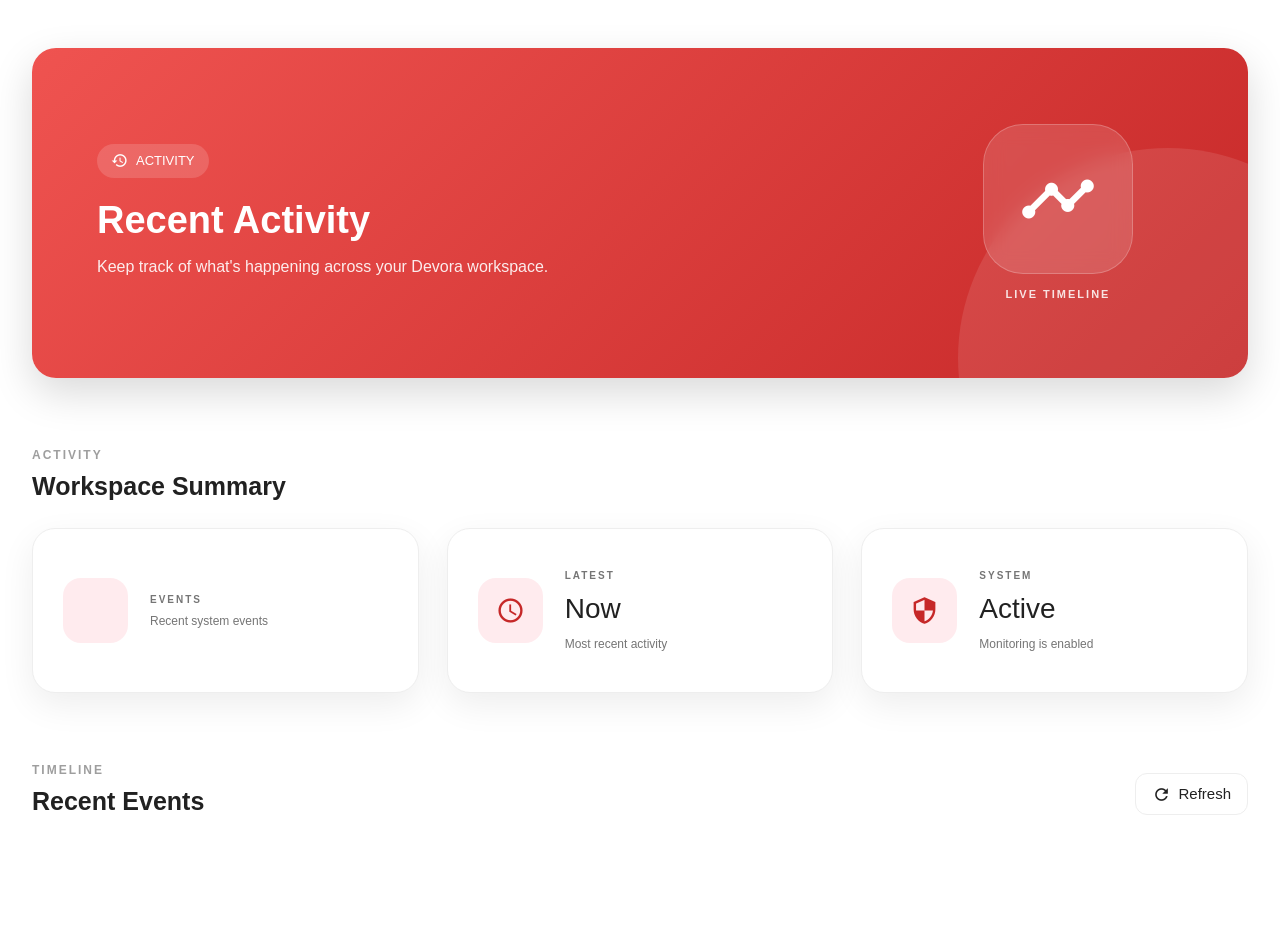
==== activity.html @ 70051d30 "part40" ====
<!DOCTYPE html>
<html lang="en">
<head>

    <meta charset="UTF-8">

    <meta
        name="viewport"
        content="width=device-width, initial-scale=1.0"
    >

    <link
        rel="stylesheet"
        href="assets/materialize/css/materialize.min.css"
    >

    <link
        rel="stylesheet"
        href="assets/css/util.css"
    >

    <link
        rel="stylesheet"
        href="assets/css/style.css"
    >

    <link
        rel="stylesheet"
        href="assets/css/utility.css"
    >

    <link
        href="https://fonts.googleapis.com/icon?family=Material+Icons"
        rel="stylesheet"
    >

    <title>Devora — Activity</title>

</head>


<body
    x-data="activityData()"
    x-init="init()"
>


    <!-- =====================================================
         SAME MOBILE SIDENAV
    ====================================================== -->

    <ul class="sidenav" id="mobile-demo">

        <li>

            <div class="user-view">

                <div class="background">

                    <img
                        src="assets/images/Background.jpeg"
                        class="w-full"
                    >

                </div>

                <a>
                    <img
                        class="circle"
                        src="assets/images/Avatar.jpg"
                    >
                </a>

                <a>
                    <span class="white-text name">
                        mohammad
                    </span>
                </a>

                <a>
                    <span class="white-text email">
                        mohammad@gmail.com
                    </span>
                </a>

            </div>

        </li>


        <li>

            <a href="status.html">

                <i class="material-icons right sidenav_link_icon">
                    assessment
                </i>

                Status

            </a>

        </li>


        <li>

            <a href="activity.html">

                <i class="material-icons right sidenav_link_icon">
                    history
                </i>

                Activity

            </a>

        </li>


        <li>
            <div class="divider"></div>
        </li>


        <li>
            <a class="subheader">
                pages
            </a>
        </li>


        <li>
            <a href="index.html">

                <i class="material-icons right sidenav_link_icon">
                    home
                </i>

                Home

            </a>
        </li>


        <li>
            <a href="user.html">

                <i class="material-icons right sidenav_link_icon">
                    people
                </i>

                User Management

            </a>
        </li>


        <li>
            <a href="images.html">

                <i class="material-icons right sidenav_link_icon">
                    image
                </i>

                Images

            </a>
        </li>


        <li>
            <a href="articles.html">

                <i class="material-icons right sidenav_link_icon">
                    article
                </i>

                Articles

            </a>
        </li>


        <li>
            <a href="files.html">

                <i class="material-icons right sidenav_link_icon">
                    folder
                </i>

                Files

            </a>
        </li>


        <li>
            <a href="settings.html">

                <i class="material-icons right sidenav_link_icon">
                    settings
                </i>

                Settings

            </a>
        </li>

    </ul>


    <!-- =====================================================
         PAGE
    ====================================================== -->

    <main class="utility-page utility-activity-page">


        <!-- HERO -->

        <section class="hero-section utility-hero">

            <div class="hero-content">

                <span class="hero-badge">

                    <i class="material-icons">
                        history
                    </i>

                    ACTIVITY

                </span>


                <h1>
                    Recent Activity
                </h1>


                <p>
                    Keep track of what's happening across
                    your Devora workspace.
                </p>

            </div>


            <div class="utility-hero-visual">

                <div class="utility-hero-icon">

                    <i class="material-icons">
                        timeline
                    </i>

                </div>


                <span>
                    LIVE TIMELINE
                </span>

            </div>

        </section>


        <!-- =================================================
             ACTIVITY SUMMARY
        ================================================== -->

        <section class="utility-section">


            <div class="section-title">

                <div>

                    <span>
                        ACTIVITY
                    </span>

                    <h2>
                        Workspace Summary
                    </h2>

                </div>

            </div>


            <div class="activity-summary-grid">


                <div class="activity-summary-card">

                    <div class="activity-summary-icon">
                        <i class="material-icons">
                            bolt
                        </i>
                    </div>

                    <div>

                        <span>
                            EVENTS
                        </span>

                        <strong
                            x-text="activities.length"
                        >
                            0
                        </strong>

                        <p>
                            Recent system events
                        </p>

                    </div>

                </div>


                <div class="activity-summary-card">

                    <div class="activity-summary-icon">
                        <i class="material-icons">
                            schedule
                        </i>
                    </div>

                    <div>

                        <span>
                            LATEST
                        </span>

                        <strong>
                            Now
                        </strong>

                        <p>
                            Most recent activity
                        </p>

                    </div>

                </div>


                <div class="activity-summary-card">

                    <div class="activity-summary-icon">
                        <i class="material-icons">
                            security
                        </i>
                    </div>

                    <div>

                        <span>
                            SYSTEM
                        </span>

                        <strong>
                            Active
                        </strong>

                        <p>
                            Monitoring is enabled
                        </p>

                    </div>

                </div>

            </div>

        </section>


        <!-- =================================================
             TIMELINE
        ================================================== -->

        <section class="utility-section activity-timeline-section">


            <div class="section-title">

                <div>

                    <span>
                        TIMELINE
                    </span>

                    <h2>
                        Recent Events
                    </h2>

                </div>


                <button
                    class="activity-refresh"
                    type="button"
                    @click="refresh()"
                >

                    <i class="material-icons">
                        refresh
                    </i>

                    Refresh

                </button>

            </div>


            <div class="activity-timeline">


                <template
                    x-for="(activity, index) in activities"
                    :key="activity.id"
                >

                    <article class="activity-item">


                        <div class="activity-line">

                            <div
                                class="activity-dot"
                                :class="'activity-' + activity.type"
                            >

                                <i
                                    class="material-icons"
                                    x-text="activity.icon"
                                ></i>

                            </div>

                        </div>


                        <div class="activity-content">


                            <div class="activity-card">


                                <div class="activity-card-top">

                                    <div>

                                        <span
                                            class="activity-category"
                                            x-text="activity.category"
                                        ></span>

                                        <h3
                                            x-text="activity.title"
                                        ></h3>

                                    </div>


                                    <time
                                        x-text="activity.time"
                                    ></time>

                                </div>


                                <p
                                    x-text="activity.description"
                                ></p>


                                <div
                                    class="activity-meta"
                                    x-show="activity.meta"
                                >

                                    <i class="material-icons">
                                        info
                                    </i>

                                    <span
                                        x-text="activity.meta"
                                    ></span>

                                </div>


                            </div>

                        </div>

                    </article>

                </template>


                <div
                    class="activity-empty"
                    x-show="activities.length === 0"
                    x-cloak
                >

                    <i class="material-icons">
                        history_toggle_off
                    </i>

                    <h3>
                        No activity yet
                    </h3>

                    <p>
                        Activity will appear here as
                        events occur.
                    </p>

                </div>


            </div>

        </section>


    </main>


    <script src="assets/materialize/js/materialize.min.js"></script>

    <script src="assets/js/alpine.js"></script>

    <script src="assets/js/axios.js"></script>

    <script src="assets/js/main.js"></script>

    <script src="assets/js/utility.js"></script>

</body>
</html>
---- assets/css/util.css ----
/*[ FONT SIZE ]
///////////////////////////////////////////////////////////
*/
.f-bold{font-weight: bold;}
.fs-1 {font-size: 1px;}
.fs-2 {font-size: 2px;}
.fs-3 {font-size: 3px;}
.fs-4 {font-size: 4px;}
.fs-5 {font-size: 5px;}
.fs-6 {font-size: 6px;}
.fs-7 {font-size: 7px;}
.fs-8 {font-size: 8px;}
.fs-9 {font-size: 9px;}
.fs-10 {font-size: 10px;}
.fs-11 {font-size: 11px;}
.fs-12 {font-size: 12px;}
.fs-13 {font-size: 13px;}
.fs-14 {font-size: 14px;}
.fs-15 {font-size: 15px;}
.fs-16 {font-size: 16px;}
.fs-17 {font-size: 17px;}
.fs-18 {font-size: 18px;}
.fs-19 {font-size: 19px;}
.fs-20 {font-size: 20px;}
.fs-21 {font-size: 21px;}
.fs-22 {font-size: 22px;}
.fs-23 {font-size: 23px;}
.fs-24 {font-size: 24px;}
.fs-25 {font-size: 25px;}
.fs-26 {font-size: 26px;}
.fs-27 {font-size: 27px;}
.fs-28 {font-size: 28px;}
.fs-29 {font-size: 29px;}
.fs-30 {font-size: 30px;}
.fs-31 {font-size: 31px;}
.fs-32 {font-size: 32px;}
.fs-33 {font-size: 33px;}
.fs-34 {font-size: 34px;}
.fs-35 {font-size: 35px;}
.fs-36 {font-size: 36px;}
.fs-37 {font-size: 37px;}
.fs-38 {font-size: 38px;}
.fs-39 {font-size: 39px;}
.fs-40 {font-size: 40px;}
.fs-41 {font-size: 41px;}
.fs-42 {font-size: 42px;}
.fs-43 {font-size: 43px;}
.fs-44 {font-size: 44px;}
.fs-45 {font-size: 45px;}
.fs-46 {font-size: 46px;}
.fs-47 {font-size: 47px;}
.fs-48 {font-size: 48px;}
.fs-49 {font-size: 49px;}
.fs-50 {font-size: 50px;}
.fs-51 {font-size: 51px;}
.fs-52 {font-size: 52px;}
.fs-53 {font-size: 53px;}
.fs-54 {font-size: 54px;}
.fs-55 {font-size: 55px;}
.fs-56 {font-size: 56px;}
.fs-57 {font-size: 57px;}
.fs-58 {font-size: 58px;}
.fs-59 {font-size: 59px;}
.fs-60 {font-size: 60px;}
.fs-61 {font-size: 61px;}
.fs-62 {font-size: 62px;}
.fs-63 {font-size: 63px;}
.fs-64 {font-size: 64px;}
.fs-65 {font-size: 65px;}
.fs-66 {font-size: 66px;}
.fs-67 {font-size: 67px;}
.fs-68 {font-size: 68px;}
.fs-69 {font-size: 69px;}
.fs-70 {font-size: 70px;}
.fs-71 {font-size: 71px;}
.fs-72 {font-size: 72px;}
.fs-73 {font-size: 73px;}
.fs-74 {font-size: 74px;}
.fs-75 {font-size: 75px;}
.fs-76 {font-size: 76px;}
.fs-77 {font-size: 77px;}
.fs-78 {font-size: 78px;}
.fs-79 {font-size: 79px;}
.fs-80 {font-size: 80px;}
.fs-81 {font-size: 81px;}
.fs-82 {font-size: 82px;}
.fs-83 {font-size: 83px;}
.fs-84 {font-size: 84px;}
.fs-85 {font-size: 85px;}
.fs-86 {font-size: 86px;}
.fs-87 {font-size: 87px;}
.fs-88 {font-size: 88px;}
.fs-89 {font-size: 89px;}
.fs-90 {font-size: 90px;}
.fs-91 {font-size: 91px;}
.fs-92 {font-size: 92px;}
.fs-93 {font-size: 93px;}
.fs-94 {font-size: 94px;}
.fs-95 {font-size: 95px;}
.fs-96 {font-size: 96px;}
.fs-97 {font-size: 97px;}
.fs-98 {font-size: 98px;}
.fs-99 {font-size: 99px;}
.fs-100 {font-size: 100px;}
.fs-101 {font-size: 101px;}
.fs-102 {font-size: 102px;}
.fs-103 {font-size: 103px;}
.fs-104 {font-size: 104px;}
.fs-105 {font-size: 105px;}
.fs-106 {font-size: 106px;}
.fs-107 {font-size: 107px;}
.fs-108 {font-size: 108px;}
.fs-109 {font-size: 109px;}
.fs-110 {font-size: 110px;}
.fs-111 {font-size: 111px;}
.fs-112 {font-size: 112px;}
.fs-113 {font-size: 113px;}
.fs-114 {font-size: 114px;}
.fs-115 {font-size: 115px;}
.fs-116 {font-size: 116px;}
.fs-117 {font-size: 117px;}
.fs-118 {font-size: 118px;}
.fs-119 {font-size: 119px;}
.fs-120 {font-size: 120px;}
.fs-121 {font-size: 121px;}
.fs-122 {font-size: 122px;}
.fs-123 {font-size: 123px;}
.fs-124 {font-size: 124px;}
.fs-125 {font-size: 125px;}
.fs-126 {font-size: 126px;}
.fs-127 {font-size: 127px;}
.fs-128 {font-size: 128px;}
.fs-129 {font-size: 129px;}
.fs-130 {font-size: 130px;}
.fs-131 {font-size: 131px;}
.fs-132 {font-size: 132px;}
.fs-133 {font-size: 133px;}
.fs-134 {font-size: 134px;}
.fs-135 {font-size: 135px;}
.fs-136 {font-size: 136px;}
.fs-137 {font-size: 137px;}
.fs-138 {font-size: 138px;}
.fs-139 {font-size: 139px;}
.fs-140 {font-size: 140px;}
.fs-141 {font-size: 141px;}
.fs-142 {font-size: 142px;}
.fs-143 {font-size: 143px;}
.fs-144 {font-size: 144px;}
.fs-145 {font-size: 145px;}
.fs-146 {font-size: 146px;}
.fs-147 {font-size: 147px;}
.fs-148 {font-size: 148px;}
.fs-149 {font-size: 149px;}
.fs-150 {font-size: 150px;}
.fs-151 {font-size: 151px;}
.fs-152 {font-size: 152px;}
.fs-153 {font-size: 153px;}
.fs-154 {font-size: 154px;}
.fs-155 {font-size: 155px;}
.fs-156 {font-size: 156px;}
.fs-157 {font-size: 157px;}
.fs-158 {font-size: 158px;}
.fs-159 {font-size: 159px;}
.fs-160 {font-size: 160px;}
.fs-161 {font-size: 161px;}
.fs-162 {font-size: 162px;}
.fs-163 {font-size: 163px;}
.fs-164 {font-size: 164px;}
.fs-165 {font-size: 165px;}
.fs-166 {font-size: 166px;}
.fs-167 {font-size: 167px;}
.fs-168 {font-size: 168px;}
.fs-169 {font-size: 169px;}
.fs-170 {font-size: 170px;}
.fs-171 {font-size: 171px;}
.fs-172 {font-size: 172px;}
.fs-173 {font-size: 173px;}
.fs-174 {font-size: 174px;}
.fs-175 {font-size: 175px;}
.fs-176 {font-size: 176px;}
.fs-177 {font-size: 177px;}
.fs-178 {font-size: 178px;}
.fs-179 {font-size: 179px;}
.fs-180 {font-size: 180px;}
.fs-181 {font-size: 181px;}
.fs-182 {font-size: 182px;}
.fs-183 {font-size: 183px;}
.fs-184 {font-size: 184px;}
.fs-185 {font-size: 185px;}
.fs-186 {font-size: 186px;}
.fs-187 {font-size: 187px;}
.fs-188 {font-size: 188px;}
.fs-189 {font-size: 189px;}
.fs-190 {font-size: 190px;}
.fs-191 {font-size: 191px;}
.fs-192 {font-size: 192px;}
.fs-193 {font-size: 193px;}
.fs-194 {font-size: 194px;}
.fs-195 {font-size: 195px;}
.fs-196 {font-size: 196px;}
.fs-197 {font-size: 197px;}
.fs-198 {font-size: 198px;}
.fs-199 {font-size: 199px;}
.fs-200 {font-size: 200px;}

/*[ PADDING ]
///////////////////////////////////////////////////////////
*/
.p-all-0{padding: 0 !important;}
.p-all-1{padding: 1px !important;}
.p-all-2{padding: 2px !important;}
.p-all-3{padding: 3px !important;}
.p-all-4{padding: 4px !important;}
.p-all-5{padding: 5px !important;}
.p-all-6{padding: 6px !important;}
.p-all-7{padding: 7px !important;}
.p-all-8{padding: 8px !important;}
.p-all-9{padding: 9px !important;}
.p-t-0 {padding-top: 0px;}
.p-t-1 {padding-top: 1px;}
.p-t-2 {padding-top: 2px;}
.p-t-3 {padding-top: 3px;}
.p-t-4 {padding-top: 4px;}
.p-t-5 {padding-top: 5px;}
.p-t-6 {padding-top: 6px;}
.p-t-7 {padding-top: 7px;}
.p-t-8 {padding-top: 8px;}
.p-t-9 {padding-top: 9px;}
.p-t-10 {padding-top: 10px;}
.p-t-11 {padding-top: 11px;}
.p-t-12 {padding-top: 12px;}
.p-t-13 {padding-top: 13px;}
.p-t-14 {padding-top: 14px;}
.p-t-15 {padding-top: 15px;}
.p-t-16 {padding-top: 16px;}
.p-t-17 {padding-top: 17px;}
.p-t-18 {padding-top: 18px;}
.p-t-19 {padding-top: 19px;}
.p-t-20 {padding-top: 20px;}
.p-t-21 {padding-top: 21px;}
.p-t-22 {padding-top: 22px;}
.p-t-23 {padding-top: 23px;}
.p-t-24 {padding-top: 24px;}
.p-t-25 {padding-top: 25px;}
.p-t-26 {padding-top: 26px;}
.p-t-27 {padding-top: 27px;}
.p-t-28 {padding-top: 28px;}
.p-t-29 {padding-top: 29px;}
.p-t-30 {padding-top: 30px;}
.p-t-31 {padding-top: 31px;}
.p-t-32 {padding-top: 32px;}
.p-t-33 {padding-top: 33px;}
.p-t-34 {padding-top: 34px;}
.p-t-35 {padding-top: 35px;}
.p-t-36 {padding-top: 36px;}
.p-t-37 {padding-top: 37px;}
.p-t-38 {padding-top: 38px;}
.p-t-39 {padding-top: 39px;}
.p-t-40 {padding-top: 40px;}
.p-t-41 {padding-top: 41px;}
.p-t-42 {padding-top: 42px;}
.p-t-43 {padding-top: 43px;}
.p-t-44 {padding-top: 44px;}
.p-t-45 {padding-top: 45px;}
.p-t-46 {padding-top: 46px;}
.p-t-47 {padding-top: 47px;}
.p-t-48 {padding-top: 48px;}
.p-t-49 {padding-top: 49px;}
.p-t-50 {padding-top: 50px;}
.p-t-51 {padding-top: 51px;}
.p-t-52 {padding-top: 52px;}
.p-t-53 {padding-top: 53px;}
.p-t-54 {padding-top: 54px;}
.p-t-55 {padding-top: 55px;}
.p-t-56 {padding-top: 56px;}
.p-t-57 {padding-top: 57px;}
.p-t-58 {padding-top: 58px;}
.p-t-59 {padding-top: 59px;}
.p-t-60 {padding-top: 60px;}
.p-t-61 {padding-top: 61px;}
.p-t-62 {padding-top: 62px;}
.p-t-63 {padding-top: 63px;}
.p-t-64 {padding-top: 64px;}
.p-t-65 {padding-top: 65px;}
.p-t-66 {padding-top: 66px;}
.p-t-67 {padding-top: 67px;}
.p-t-68 {padding-top: 68px;}
.p-t-69 {padding-top: 69px;}
.p-t-70 {padding-top: 70px;}
.p-t-71 {padding-top: 71px;}
.p-t-72 {padding-top: 72px;}
.p-t-73 {padding-top: 73px;}
.p-t-74 {padding-top: 74px;}
.p-t-75 {padding-top: 75px;}
.p-t-76 {padding-top: 76px;}
.p-t-77 {padding-top: 77px;}
.p-t-78 {padding-top: 78px;}
.p-t-79 {padding-top: 79px;}
.p-t-80 {padding-top: 80px;}
.p-t-81 {padding-top: 81px;}
.p-t-82 {padding-top: 82px;}
.p-t-83 {padding-top: 83px;}
.p-t-84 {padding-top: 84px;}
.p-t-85 {padding-top: 85px;}
.p-t-86 {padding-top: 86px;}
.p-t-87 {padding-top: 87px;}
.p-t-88 {padding-top: 88px;}
.p-t-89 {padding-top: 89px;}
.p-t-90 {padding-top: 90px;}
.p-t-91 {padding-top: 91px;}
.p-t-92 {padding-top: 92px;}
.p-t-93 {padding-top: 93px;}
.p-t-94 {padding-top: 94px;}
.p-t-95 {padding-top: 95px;}
.p-t-96 {padding-top: 96px;}
.p-t-97 {padding-top: 97px;}
.p-t-98 {padding-top: 98px;}
.p-t-99 {padding-top: 99px;}
.p-t-100 {padding-top: 100px;}
.p-t-101 {padding-top: 101px;}
.p-t-102 {padding-top: 102px;}
.p-t-103 {padding-top: 103px;}
.p-t-104 {padding-top: 104px;}
.p-t-105 {padding-top: 105px;}
.p-t-106 {padding-top: 106px;}
.p-t-107 {padding-top: 107px;}
.p-t-108 {padding-top: 108px;}
.p-t-109 {padding-top: 109px;}
.p-t-110 {padding-top: 110px;}
.p-t-111 {padding-top: 111px;}
.p-t-112 {padding-top: 112px;}
.p-t-113 {padding-top: 113px;}
.p-t-114 {padding-top: 114px;}
.p-t-115 {padding-top: 115px;}
.p-t-116 {padding-top: 116px;}
.p-t-117 {padding-top: 117px;}
.p-t-118 {padding-top: 118px;}
.p-t-119 {padding-top: 119px;}
.p-t-120 {padding-top: 120px;}
.p-t-121 {padding-top: 121px;}
.p-t-122 {padding-top: 122px;}
.p-t-123 {padding-top: 123px;}
.p-t-124 {padding-top: 124px;}
.p-t-125 {padding-top: 125px;}
.p-t-126 {padding-top: 126px;}
.p-t-127 {padding-top: 127px;}
.p-t-128 {padding-top: 128px;}
.p-t-129 {padding-top: 129px;}
.p-t-130 {padding-top: 130px;}
.p-t-131 {padding-top: 131px;}
.p-t-132 {padding-top: 132px;}
.p-t-133 {padding-top: 133px;}
.p-t-134 {padding-top: 134px;}
.p-t-135 {padding-top: 135px;}
.p-t-136 {padding-top: 136px;}
.p-t-137 {padding-top: 137px;}
.p-t-138 {padding-top: 138px;}
.p-t-139 {padding-top: 139px;}
.p-t-140 {padding-top: 140px;}
.p-t-141 {padding-top: 141px;}
.p-t-142 {padding-top: 142px;}
.p-t-143 {padding-top: 143px;}
.p-t-144 {padding-top: 144px;}
.p-t-145 {padding-top: 145px;}
.p-t-146 {padding-top: 146px;}
.p-t-147 {padding-top: 147px;}
.p-t-148 {padding-top: 148px;}
.p-t-149 {padding-top: 149px;}
.p-t-150 {padding-top: 150px;}
.p-t-151 {padding-top: 151px;}
.p-t-152 {padding-top: 152px;}
.p-t-153 {padding-top: 153px;}
.p-t-154 {padding-top: 154px;}
.p-t-155 {padding-top: 155px;}
.p-t-156 {padding-top: 156px;}
.p-t-157 {padding-top: 157px;}
.p-t-158 {padding-top: 158px;}
.p-t-159 {padding-top: 159px;}
.p-t-160 {padding-top: 160px;}
.p-t-161 {padding-top: 161px;}
.p-t-162 {padding-top: 162px;}
.p-t-163 {padding-top: 163px;}
.p-t-164 {padding-top: 164px;}
.p-t-165 {padding-top: 165px;}
.p-t-166 {padding-top: 166px;}
.p-t-167 {padding-top: 167px;}
.p-t-168 {padding-top: 168px;}
.p-t-169 {padding-top: 169px;}
.p-t-170 {padding-top: 170px;}
.p-t-171 {padding-top: 171px;}
.p-t-172 {padding-top: 172px;}
.p-t-173 {padding-top: 173px;}
.p-t-174 {padding-top: 174px;}
.p-t-175 {padding-top: 175px;}
.p-t-176 {padding-top: 176px;}
.p-t-177 {padding-top: 177px;}
.p-t-178 {padding-top: 178px;}
.p-t-179 {padding-top: 179px;}
.p-t-180 {padding-top: 180px;}
.p-t-181 {padding-top: 181px;}
.p-t-182 {padding-top: 182px;}
.p-t-183 {padding-top: 183px;}
.p-t-184 {padding-top: 184px;}
.p-t-185 {padding-top: 185px;}
.p-t-186 {padding-top: 186px;}
.p-t-187 {padding-top: 187px;}
.p-t-188 {padding-top: 188px;}
.p-t-189 {padding-top: 189px;}
.p-t-190 {padding-top: 190px;}
.p-t-191 {padding-top: 191px;}
.p-t-192 {padding-top: 192px;}
.p-t-193 {padding-top: 193px;}
.p-t-194 {padding-top: 194px;}
.p-t-195 {padding-top: 195px;}
.p-t-196 {padding-top: 196px;}
.p-t-197 {padding-top: 197px;}
.p-t-198 {padding-top: 198px;}
.p-t-199 {padding-top: 199px;}
.p-t-200 {padding-top: 200px;}
.p-t-201 {padding-top: 201px;}
.p-t-202 {padding-top: 202px;}
.p-t-203 {padding-top: 203px;}
.p-t-204 {padding-top: 204px;}
.p-t-205 {padding-top: 205px;}
.p-t-206 {padding-top: 206px;}
.p-t-207 {padding-top: 207px;}
.p-t-208 {padding-top: 208px;}
.p-t-209 {padding-top: 209px;}
.p-t-210 {padding-top: 210px;}
.p-t-211 {padding-top: 211px;}
.p-t-212 {padding-top: 212px;}
.p-t-213 {padding-top: 213px;}
.p-t-214 {padding-top: 214px;}
.p-t-215 {padding-top: 215px;}
.p-t-216 {padding-top: 216px;}
.p-t-217 {padding-top: 217px;}
.p-t-218 {padding-top: 218px;}
.p-t-219 {padding-top: 219px;}
.p-t-220 {padding-top: 220px;}
.p-t-221 {padding-top: 221px;}
.p-t-222 {padding-top: 222px;}
.p-t-223 {padding-top: 223px;}
.p-t-224 {padding-top: 224px;}
.p-t-225 {padding-top: 225px;}
.p-t-226 {padding-top: 226px;}
.p-t-227 {padding-top: 227px;}
.p-t-228 {padding-top: 228px;}
.p-t-229 {padding-top: 229px;}
.p-t-230 {padding-top: 230px;}
.p-t-231 {padding-top: 231px;}
.p-t-232 {padding-top: 232px;}
.p-t-233 {padding-top: 233px;}
.p-t-234 {padding-top: 234px;}
.p-t-235 {padding-top: 235px;}
.p-t-236 {padding-top: 236px;}
.p-t-237 {padding-top: 237px;}
.p-t-238 {padding-top: 238px;}
.p-t-239 {padding-top: 239px;}
.p-t-240 {padding-top: 240px;}
.p-t-241 {padding-top: 241px;}
.p-t-242 {padding-top: 242px;}
.p-t-243 {padding-top: 243px;}
.p-t-244 {padding-top: 244px;}
.p-t-245 {padding-top: 245px;}
.p-t-246 {padding-top: 246px;}
.p-t-247 {padding-top: 247px;}
.p-t-248 {padding-top: 248px;}
.p-t-249 {padding-top: 249px;}
.p-t-250 {padding-top: 250px;}
.p-b-0 {padding-bottom: 0px;}
.p-b-1 {padding-bottom: 1px;}
.p-b-2 {padding-bottom: 2px;}
.p-b-3 {padding-bottom: 3px;}
.p-b-4 {padding-bottom: 4px;}
.p-b-5 {padding-bottom: 5px;}
.p-b-6 {padding-bottom: 6px;}
.p-b-7 {padding-bottom: 7px;}
.p-b-8 {padding-bottom: 8px;}
.p-b-9 {padding-bottom: 9px;}
.p-b-10 {padding-bottom: 10px;}
.p-b-11 {padding-bottom: 11px;}
.p-b-12 {padding-bottom: 12px;}
.p-b-13 {padding-bottom: 13px;}
.p-b-14 {padding-bottom: 14px;}
.p-b-15 {padding-bottom: 15px;}
.p-b-16 {padding-bottom: 16px;}
.p-b-17 {padding-bottom: 17px;}
.p-b-18 {padding-bottom: 18px;}
.p-b-19 {padding-bottom: 19px;}
.p-b-20 {padding-bottom: 20px;}
.p-b-21 {padding-bottom: 21px;}
.p-b-22 {padding-bottom: 22px;}
.p-b-23 {padding-bottom: 23px;}
.p-b-24 {padding-bottom: 24px;}
.p-b-25 {padding-bottom: 25px;}
.p-b-26 {padding-bottom: 26px;}
.p-b-27 {padding-bottom: 27px;}
.p-b-28 {padding-bottom: 28px;}
.p-b-29 {padding-bottom: 29px;}
.p-b-30 {padding-bottom: 30px;}
.p-b-31 {padding-bottom: 31px;}
.p-b-32 {padding-bottom: 32px;}
.p-b-33 {padding-bottom: 33px;}
.p-b-34 {padding-bottom: 34px;}
.p-b-35 {padding-bottom: 35px;}
.p-b-36 {padding-bottom: 36px;}
.p-b-37 {padding-bottom: 37px;}
.p-b-38 {padding-bottom: 38px;}
.p-b-39 {padding-bottom: 39px;}
.p-b-40 {padding-bottom: 40px;}
.p-b-41 {padding-bottom: 41px;}
.p-b-42 {padding-bottom: 42px;}
.p-b-43 {padding-bottom: 43px;}
.p-b-44 {padding-bottom: 44px;}
.p-b-45 {padding-bottom: 45px;}
.p-b-46 {padding-bottom: 46px;}
.p-b-47 {padding-bottom: 47px;}
.p-b-48 {padding-bottom: 48px;}
.p-b-49 {padding-bottom: 49px;}
.p-b-50 {padding-bottom: 50px;}
.p-b-51 {padding-bottom: 51px;}
.p-b-52 {padding-bottom: 52px;}
.p-b-53 {padding-bottom: 53px;}
.p-b-54 {padding-bottom: 54px;}
.p-b-55 {padding-bottom: 55px;}
.p-b-56 {padding-bottom: 56px;}
.p-b-57 {padding-bottom: 57px;}
.p-b-58 {padding-bottom: 58px;}
.p-b-59 {padding-bottom: 59px;}
.p-b-60 {padding-bottom: 60px;}
.p-b-61 {padding-bottom: 61px;}
.p-b-62 {padding-bottom: 62px;}
.p-b-63 {padding-bottom: 63px;}
.p-b-64 {padding-bottom: 64px;}
.p-b-65 {padding-bottom: 65px;}
.p-b-66 {padding-bottom: 66px;}
.p-b-67 {padding-bottom: 67px;}
.p-b-68 {padding-bottom: 68px;}
.p-b-69 {padding-bottom: 69px;}
.p-b-70 {padding-bottom: 70px;}
.p-b-71 {padding-bottom: 71px;}
.p-b-72 {padding-bottom: 72px;}
.p-b-73 {padding-bottom: 73px;}
.p-b-74 {padding-bottom: 74px;}
.p-b-75 {padding-bottom: 75px;}
.p-b-76 {padding-bottom: 76px;}
.p-b-77 {padding-bottom: 77px;}
.p-b-78 {padding-bottom: 78px;}
.p-b-79 {padding-bottom: 79px;}
.p-b-80 {padding-bottom: 80px;}
.p-b-81 {padding-bottom: 81px;}
.p-b-82 {padding-bottom: 82px;}
.p-b-83 {padding-bottom: 83px;}
.p-b-84 {padding-bottom: 84px;}
.p-b-85 {padding-bottom: 85px;}
.p-b-86 {padding-bottom: 86px;}
.p-b-87 {padding-bottom: 87px;}
.p-b-88 {padding-bottom: 88px;}
.p-b-89 {padding-bottom: 89px;}
.p-b-90 {padding-bottom: 90px;}
.p-b-91 {padding-bottom: 91px;}
.p-b-92 {padding-bottom: 92px;}
.p-b-93 {padding-bottom: 93px;}
.p-b-94 {padding-bottom: 94px;}
.p-b-95 {padding-bottom: 95px;}
.p-b-96 {padding-bottom: 96px;}
.p-b-97 {padding-bottom: 97px;}
.p-b-98 {padding-bottom: 98px;}
.p-b-99 {padding-bottom: 99px;}
.p-b-100 {padding-bottom: 100px;}
.p-b-101 {padding-bottom: 101px;}
.p-b-102 {padding-bottom: 102px;}
.p-b-103 {padding-bottom: 103px;}
.p-b-104 {padding-bottom: 104px;}
.p-b-105 {padding-bottom: 105px;}
.p-b-106 {padding-bottom: 106px;}
.p-b-107 {padding-bottom: 107px;}
.p-b-108 {padding-bottom: 108px;}
.p-b-109 {padding-bottom: 109px;}
.p-b-110 {padding-bottom: 110px;}
.p-b-111 {padding-bottom: 111px;}
.p-b-112 {padding-bottom: 112px;}
.p-b-113 {padding-bottom: 113px;}
.p-b-114 {padding-bottom: 114px;}
.p-b-115 {padding-bottom: 115px;}
.p-b-116 {padding-bottom: 116px;}
.p-b-117 {padding-bottom: 117px;}
.p-b-118 {padding-bottom: 118px;}
.p-b-119 {padding-bottom: 119px;}
.p-b-120 {padding-bottom: 120px;}
.p-b-121 {padding-bottom: 121px;}
.p-b-122 {padding-bottom: 122px;}
.p-b-123 {padding-bottom: 123px;}
.p-b-124 {padding-bottom: 124px;}
.p-b-125 {padding-bottom: 125px;}
.p-b-126 {padding-bottom: 126px;}
.p-b-127 {padding-bottom: 127px;}
.p-b-128 {padding-bottom: 128px;}
.p-b-129 {padding-bottom: 129px;}
.p-b-130 {padding-bottom: 130px;}
.p-b-131 {padding-bottom: 131px;}
.p-b-132 {padding-bottom: 132px;}
.p-b-133 {padding-bottom: 133px;}
.p-b-134 {padding-bottom: 134px;}
.p-b-135 {padding-bottom: 135px;}
.p-b-136 {padding-bottom: 136px;}
.p-b-137 {padding-bottom: 137px;}
.p-b-138 {padding-bottom: 138px;}
.p-b-139 {padding-bottom: 139px;}
.p-b-140 {padding-bottom: 140px;}
.p-b-141 {padding-bottom: 141px;}
.p-b-142 {padding-bottom: 142px;}
.p-b-143 {padding-bottom: 143px;}
.p-b-144 {padding-bottom: 144px;}
.p-b-145 {padding-bottom: 145px;}
.p-b-146 {padding-bottom: 146px;}
.p-b-147 {padding-bottom: 147px;}
.p-b-148 {padding-bottom: 148px;}
.p-b-149 {padding-bottom: 149px;}
.p-b-150 {padding-bottom: 150px;}
.p-b-151 {padding-bottom: 151px;}
.p-b-152 {padding-bottom: 152px;}
.p-b-153 {padding-bottom: 153px;}
.p-b-154 {padding-bottom: 154px;}
.p-b-155 {padding-bottom: 155px;}
.p-b-156 {padding-bottom: 156px;}
.p-b-157 {padding-bottom: 157px;}
.p-b-158 {padding-bottom: 158px;}
.p-b-159 {padding-bottom: 159px;}
.p-b-160 {padding-bottom: 160px;}
.p-b-161 {padding-bottom: 161px;}
.p-b-162 {padding-bottom: 162px;}
.p-b-163 {padding-bottom: 163px;}
.p-b-164 {padding-bottom: 164px;}
.p-b-165 {padding-bottom: 165px;}
.p-b-166 {padding-bottom: 166px;}
.p-b-167 {padding-bottom: 167px;}
.p-b-168 {padding-bottom: 168px;}
.p-b-169 {padding-bottom: 169px;}
.p-b-170 {padding-bottom: 170px;}
.p-b-171 {padding-bottom: 171px;}
.p-b-172 {padding-bottom: 172px;}
.p-b-173 {padding-bottom: 173px;}
.p-b-174 {padding-bottom: 174px;}
.p-b-175 {padding-bottom: 175px;}
.p-b-176 {padding-bottom: 176px;}
.p-b-177 {padding-bottom: 177px;}
.p-b-178 {padding-bottom: 178px;}
.p-b-179 {padding-bottom: 179px;}
.p-b-180 {padding-bottom: 180px;}
.p-b-181 {padding-bottom: 181px;}
.p-b-182 {padding-bottom: 182px;}
.p-b-183 {padding-bottom: 183px;}
.p-b-184 {padding-bottom: 184px;}
.p-b-185 {padding-bottom: 185px;}
.p-b-186 {padding-bottom: 186px;}
.p-b-187 {padding-bottom: 187px;}
.p-b-188 {padding-bottom: 188px;}
.p-b-189 {padding-bottom: 189px;}
.p-b-190 {padding-bottom: 190px;}
.p-b-191 {padding-bottom: 191px;}
.p-b-192 {padding-bottom: 192px;}
.p-b-193 {padding-bottom: 193px;}
.p-b-194 {padding-bottom: 194px;}
.p-b-195 {padding-bottom: 195px;}
.p-b-196 {padding-bottom: 196px;}
.p-b-197 {padding-bottom: 197px;}
.p-b-198 {padding-bottom: 198px;}
.p-b-199 {padding-bottom: 199px;}
.p-b-200 {padding-bottom: 200px;}
.p-b-201 {padding-bottom: 201px;}
.p-b-202 {padding-bottom: 202px;}
.p-b-203 {padding-bottom: 203px;}
.p-b-204 {padding-bottom: 204px;}
.p-b-205 {padding-bottom: 205px;}
.p-b-206 {padding-bottom: 206px;}
.p-b-207 {padding-bottom: 207px;}
.p-b-208 {padding-bottom: 208px;}
.p-b-209 {padding-bottom: 209px;}
.p-b-210 {padding-bottom: 210px;}
.p-b-211 {padding-bottom: 211px;}
.p-b-212 {padding-bottom: 212px;}
.p-b-213 {padding-bottom: 213px;}
.p-b-214 {padding-bottom: 214px;}
.p-b-215 {padding-bottom: 215px;}
.p-b-216 {padding-bottom: 216px;}
.p-b-217 {padding-bottom: 217px;}
.p-b-218 {padding-bottom: 218px;}
.p-b-219 {padding-bottom: 219px;}
.p-b-220 {padding-bottom: 220px;}
.p-b-221 {padding-bottom: 221px;}
.p-b-222 {padding-bottom: 222px;}
.p-b-223 {padding-bottom: 223px;}
.p-b-224 {padding-bottom: 224px;}
.p-b-225 {padding-bottom: 225px;}
.p-b-226 {padding-bottom: 226px;}
.p-b-227 {padding-bottom: 227px;}
.p-b-228 {padding-bottom: 228px;}
.p-b-229 {padding-bottom: 229px;}
.p-b-230 {padding-bottom: 230px;}
.p-b-231 {padding-bottom: 231px;}
.p-b-232 {padding-bottom: 232px;}
.p-b-233 {padding-bottom: 233px;}
.p-b-234 {padding-bottom: 234px;}
.p-b-235 {padding-bottom: 235px;}
.p-b-236 {padding-bottom: 236px;}
.p-b-237 {padding-bottom: 237px;}
.p-b-238 {padding-bottom: 238px;}
.p-b-239 {padding-bottom: 239px;}
.p-b-240 {padding-bottom: 240px;}
.p-b-241 {padding-bottom: 241px;}
.p-b-242 {padding-bottom: 242px;}
.p-b-243 {padding-bottom: 243px;}
.p-b-244 {padding-bottom: 244px;}
.p-b-245 {padding-bottom: 245px;}
.p-b-246 {padding-bottom: 246px;}
.p-b-247 {padding-bottom: 247px;}
.p-b-248 {padding-bottom: 248px;}
.p-b-249 {padding-bottom: 249px;}
.p-b-250 {padding-bottom: 250px;}
.p-l-0 {padding-left: 0px;}
.p-l-1 {padding-left: 1px;}
.p-l-2 {padding-left: 2px;}
.p-l-3 {padding-left: 3px;}
.p-l-4 {padding-left: 4px;}
.p-l-5 {padding-left: 5px;}
.p-l-6 {padding-left: 6px;}
.p-l-7 {padding-left: 7px;}
.p-l-8 {padding-left: 8px;}
.p-l-9 {padding-left: 9px;}
.p-l-10 {padding-left: 10px;}
.p-l-11 {padding-left: 11px;}
.p-l-12 {padding-left: 12px;}
.p-l-13 {padding-left: 13px;}
.p-l-14 {padding-left: 14px;}
.p-l-15 {padding-left: 15px;}
.p-l-16 {padding-left: 16px;}
.p-l-17 {padding-left: 17px;}
.p-l-18 {padding-left: 18px;}
.p-l-19 {padding-left: 19px;}
.p-l-20 {padding-left: 20px;}
.p-l-21 {padding-left: 21px;}
.p-l-22 {padding-left: 22px;}
.p-l-23 {padding-left: 23px;}
.p-l-24 {padding-left: 24px;}
.p-l-25 {padding-left: 25px;}
.p-l-26 {padding-left: 26px;}
.p-l-27 {padding-left: 27px;}
.p-l-28 {padding-left: 28px;}
.p-l-29 {padding-left: 29px;}
.p-l-30 {padding-left: 30px;}
.p-l-31 {padding-left: 31px;}
.p-l-32 {padding-left: 32px;}
.p-l-33 {padding-left: 33px;}
.p-l-34 {padding-left: 34px;}
.p-l-35 {padding-left: 35px;}
.p-l-36 {padding-left: 36px;}
.p-l-37 {padding-left: 37px;}
.p-l-38 {padding-left: 38px;}
.p-l-39 {padding-left: 39px;}
.p-l-40 {padding-left: 40px;}
.p-l-41 {padding-left: 41px;}
.p-l-42 {padding-left: 42px;}
.p-l-43 {padding-left: 43px;}
.p-l-44 {padding-left: 44px;}
.p-l-45 {padding-left: 45px;}
.p-l-46 {padding-left: 46px;}
.p-l-47 {padding-left: 47px;}
.p-l-48 {padding-left: 48px;}
.p-l-49 {padding-left: 49px;}
.p-l-50 {padding-left: 50px;}
.p-l-51 {padding-left: 51px;}
.p-l-52 {padding-left: 52px;}
.p-l-53 {padding-left: 53px;}
.p-l-54 {padding-left: 54px;}
.p-l-55 {padding-left: 55px;}
.p-l-56 {padding-left: 56px;}
.p-l-57 {padding-left: 57px;}
.p-l-58 {padding-left: 58px;}
.p-l-59 {padding-left: 59px;}
.p-l-60 {padding-left: 60px;}
.p-l-61 {padding-left: 61px;}
.p-l-62 {padding-left: 62px;}
.p-l-63 {padding-left: 63px;}
.p-l-64 {padding-left: 64px;}
.p-l-65 {padding-left: 65px;}
.p-l-66 {padding-left: 66px;}
.p-l-67 {padding-left: 67px;}
.p-l-68 {padding-left: 68px;}
.p-l-69 {padding-left: 69px;}
.p-l-70 {padding-left: 70px;}
.p-l-71 {padding-left: 71px;}
.p-l-72 {padding-left: 72px;}
.p-l-73 {padding-left: 73px;}
.p-l-74 {padding-left: 74px;}
.p-l-75 {padding-left: 75px;}
.p-l-76 {padding-left: 76px;}
.p-l-77 {padding-left: 77px;}
.p-l-78 {padding-left: 78px;}
.p-l-79 {padding-left: 79px;}
.p-l-80 {padding-left: 80px;}
.p-l-81 {padding-left: 81px;}
.p-l-82 {padding-left: 82px;}
.p-l-83 {padding-left: 83px;}
.p-l-84 {padding-left: 84px;}
.p-l-85 {padding-left: 85px;}
.p-l-86 {padding-left: 86px;}
.p-l-87 {padding-left: 87px;}
.p-l-88 {padding-left: 88px;}
.p-l-89 {padding-left: 89px;}
.p-l-90 {padding-left: 90px;}
.p-l-91 {padding-left: 91px;}
.p-l-92 {padding-left: 92px;}
.p-l-93 {padding-left: 93px;}
.p-l-94 {padding-left: 94px;}
.p-l-95 {padding-left: 95px;}
.p-l-96 {padding-left: 96px;}
.p-l-97 {padding-left: 97px;}
.p-l-98 {padding-left: 98px;}
.p-l-99 {padding-left: 99px;}
.p-l-100 {padding-left: 100px;}
.p-l-101 {padding-left: 101px;}
.p-l-102 {padding-left: 102px;}
.p-l-103 {padding-left: 103px;}
.p-l-104 {padding-left: 104px;}
.p-l-105 {padding-left: 105px;}
.p-l-106 {padding-left: 106px;}
.p-l-107 {padding-left: 107px;}
.p-l-108 {padding-left: 108px;}
.p-l-109 {padding-left: 109px;}
.p-l-110 {padding-left: 110px;}
.p-l-111 {padding-left: 111px;}
.p-l-112 {padding-left: 112px;}
.p-l-113 {padding-left: 113px;}
.p-l-114 {padding-left: 114px;}
.p-l-115 {padding-left: 115px;}
.p-l-116 {padding-left: 116px;}
.p-l-117 {padding-left: 117px;}
.p-l-118 {padding-left: 118px;}
.p-l-119 {padding-left: 119px;}
.p-l-120 {padding-left: 120px;}
.p-l-121 {padding-left: 121px;}
.p-l-122 {padding-left: 122px;}
.p-l-123 {padding-left: 123px;}
.p-l-124 {padding-left: 124px;}
.p-l-125 {padding-left: 125px;}
.p-l-126 {padding-left: 126px;}
.p-l-127 {padding-left: 127px;}
.p-l-128 {padding-left: 128px;}
.p-l-129 {padding-left: 129px;}
.p-l-130 {padding-left: 130px;}
.p-l-131 {padding-left: 131px;}
.p-l-132 {padding-left: 132px;}
.p-l-133 {padding-left: 133px;}
.p-l-134 {padding-left: 134px;}
.p-l-135 {padding-left: 135px;}
.p-l-136 {padding-left: 136px;}
.p-l-137 {padding-left: 137px;}
.p-l-138 {padding-left: 138px;}
.p-l-139 {padding-left: 139px;}
.p-l-140 {padding-left: 140px;}
.p-l-141 {padding-left: 141px;}
.p-l-142 {padding-left: 142px;}
.p-l-143 {padding-left: 143px;}
.p-l-144 {padding-left: 144px;}
.p-l-145 {padding-left: 145px;}
.p-l-146 {padding-left: 146px;}
.p-l-147 {padding-left: 147px;}
.p-l-148 {padding-left: 148px;}
.p-l-149 {padding-left: 149px;}
.p-l-150 {padding-left: 150px;}
.p-l-151 {padding-left: 151px;}
.p-l-152 {padding-left: 152px;}
.p-l-153 {padding-left: 153px;}
.p-l-154 {padding-left: 154px;}
.p-l-155 {padding-left: 155px;}
.p-l-156 {padding-left: 156px;}
.p-l-157 {padding-left: 157px;}
.p-l-158 {padding-left: 158px;}
.p-l-159 {padding-left: 159px;}
.p-l-160 {padding-left: 160px;}
.p-l-161 {padding-left: 161px;}
.p-l-162 {padding-left: 162px;}
.p-l-163 {padding-left: 163px;}
.p-l-164 {padding-left: 164px;}
.p-l-165 {padding-left: 165px;}
.p-l-166 {padding-left: 166px;}
.p-l-167 {padding-left: 167px;}
.p-l-168 {padding-left: 168px;}
.p-l-169 {padding-left: 169px;}
.p-l-170 {padding-left: 170px;}
.p-l-171 {padding-left: 171px;}
.p-l-172 {padding-left: 172px;}
.p-l-173 {padding-left: 173px;}
.p-l-174 {padding-left: 174px;}
.p-l-175 {padding-left: 175px;}
.p-l-176 {padding-left: 176px;}
.p-l-177 {padding-left: 177px;}
.p-l-178 {padding-left: 178px;}
.p-l-179 {padding-left: 179px;}
.p-l-180 {padding-left: 180px;}
.p-l-181 {padding-left: 181px;}
.p-l-182 {padding-left: 182px;}
.p-l-183 {padding-left: 183px;}
.p-l-184 {padding-left: 184px;}
.p-l-185 {padding-left: 185px;}
.p-l-186 {padding-left: 186px;}
.p-l-187 {padding-left: 187px;}
.p-l-188 {padding-left: 188px;}
.p-l-189 {padding-left: 189px;}
.p-l-190 {padding-left: 190px;}
.p-l-191 {padding-left: 191px;}
.p-l-192 {padding-left: 192px;}
.p-l-193 {padding-left: 193px;}
.p-l-194 {padding-left: 194px;}
.p-l-195 {padding-left: 195px;}
.p-l-196 {padding-left: 196px;}
.p-l-197 {padding-left: 197px;}
.p-l-198 {padding-left: 198px;}
.p-l-199 {padding-left: 199px;}
.p-l-200 {padding-left: 200px;}
.p-l-201 {padding-left: 201px;}
.p-l-202 {padding-left: 202px;}
.p-l-203 {padding-left: 203px;}
.p-l-204 {padding-left: 204px;}
.p-l-205 {padding-left: 205px;}
.p-l-206 {padding-left: 206px;}
.p-l-207 {padding-left: 207px;}
.p-l-208 {padding-left: 208px;}
.p-l-209 {padding-left: 209px;}
.p-l-210 {padding-left: 210px;}
.p-l-211 {padding-left: 211px;}
.p-l-212 {padding-left: 212px;}
.p-l-213 {padding-left: 213px;}
.p-l-214 {padding-left: 214px;}
.p-l-215 {padding-left: 215px;}
.p-l-216 {padding-left: 216px;}
.p-l-217 {padding-left: 217px;}
.p-l-218 {padding-left: 218px;}
.p-l-219 {padding-left: 219px;}
.p-l-220 {padding-left: 220px;}
.p-l-221 {padding-left: 221px;}
.p-l-222 {padding-left: 222px;}
.p-l-223 {padding-left: 223px;}
.p-l-224 {padding-left: 224px;}
.p-l-225 {padding-left: 225px;}
.p-l-226 {padding-left: 226px;}
.p-l-227 {padding-left: 227px;}
.p-l-228 {padding-left: 228px;}
.p-l-229 {padding-left: 229px;}
.p-l-230 {padding-left: 230px;}
.p-l-231 {padding-left: 231px;}
.p-l-232 {padding-left: 232px;}
.p-l-233 {padding-left: 233px;}
.p-l-234 {padding-left: 234px;}
.p-l-235 {padding-left: 235px;}
.p-l-236 {padding-left: 236px;}
.p-l-237 {padding-left: 237px;}
.p-l-238 {padding-left: 238px;}
.p-l-239 {padding-left: 239px;}
.p-l-240 {padding-left: 240px;}
.p-l-241 {padding-left: 241px;}
.p-l-242 {padding-left: 242px;}
.p-l-243 {padding-left: 243px;}
.p-l-244 {padding-left: 244px;}
.p-l-245 {padding-left: 245px;}
.p-l-246 {padding-left: 246px;}
.p-l-247 {padding-left: 247px;}
.p-l-248 {padding-left: 248px;}
.p-l-249 {padding-left: 249px;}
.p-l-250 {padding-left: 250px;}
.p-r-0 {padding-right: 0px;}
.p-r-1 {padding-right: 1px;}
.p-r-2 {padding-right: 2px;}
.p-r-3 {padding-right: 3px;}
.p-r-4 {padding-right: 4px;}
.p-r-5 {padding-right: 5px;}
.p-r-6 {padding-right: 6px;}
.p-r-7 {padding-right: 7px;}
.p-r-8 {padding-right: 8px;}
.p-r-9 {padding-right: 9px;}
.p-r-10 {padding-right: 10px;}
.p-r-11 {padding-right: 11px;}
.p-r-12 {padding-right: 12px;}
.p-r-13 {padding-right: 13px;}
.p-r-14 {padding-right: 14px;}
.p-r-15 {padding-right: 15px;}
.p-r-16 {padding-right: 16px;}
.p-r-17 {padding-right: 17px;}
.p-r-18 {padding-right: 18px;}
.p-r-19 {padding-right: 19px;}
.p-r-20 {padding-right: 20px;}
.p-r-21 {padding-right: 21px;}
.p-r-22 {padding-right: 22px;}
.p-r-23 {padding-right: 23px;}
.p-r-24 {padding-right: 24px;}
.p-r-25 {padding-right: 25px;}
.p-r-26 {padding-right: 26px;}
.p-r-27 {padding-right: 27px;}
.p-r-28 {padding-right: 28px;}
.p-r-29 {padding-right: 29px;}
.p-r-30 {padding-right: 30px;}
.p-r-31 {padding-right: 31px;}
.p-r-32 {padding-right: 32px;}
.p-r-33 {padding-right: 33px;}
.p-r-34 {padding-right: 34px;}
.p-r-35 {padding-right: 35px;}
.p-r-36 {padding-right: 36px;}
.p-r-37 {padding-right: 37px;}
.p-r-38 {padding-right: 38px;}
.p-r-39 {padding-right: 39px;}
.p-r-40 {padding-right: 40px;}
.p-r-41 {padding-right: 41px;}
.p-r-42 {padding-right: 42px;}
.p-r-43 {padding-right: 43px;}
.p-r-44 {padding-right: 44px;}
.p-r-45 {padding-right: 45px;}
.p-r-46 {padding-right: 46px;}
.p-r-47 {padding-right: 47px;}
.p-r-48 {padding-right: 48px;}
.p-r-49 {padding-right: 49px;}
.p-r-50 {padding-right: 50px;}
.p-r-51 {padding-right: 51px;}
.p-r-52 {padding-right: 52px;}
.p-r-53 {padding-right: 53px;}
.p-r-54 {padding-right: 54px;}
.p-r-55 {padding-right: 55px;}
.p-r-56 {padding-right: 56px;}
.p-r-57 {padding-right: 57px;}
.p-r-58 {padding-right: 58px;}
.p-r-59 {padding-right: 59px;}
.p-r-60 {padding-right: 60px;}
.p-r-61 {padding-right: 61px;}
.p-r-62 {padding-right: 62px;}
.p-r-63 {padding-right: 63px;}
.p-r-64 {padding-right: 64px;}
.p-r-65 {padding-right: 65px;}
.p-r-66 {padding-right: 66px;}
.p-r-67 {padding-right: 67px;}
.p-r-68 {padding-right: 68px;}
.p-r-69 {padding-right: 69px;}
.p-r-70 {padding-right: 70px;}
.p-r-71 {padding-right: 71px;}
.p-r-72 {padding-right: 72px;}
.p-r-73 {padding-right: 73px;}
.p-r-74 {padding-right: 74px;}
.p-r-75 {padding-right: 75px;}
.p-r-76 {padding-right: 76px;}
.p-r-77 {padding-right: 77px;}
.p-r-78 {padding-right: 78px;}
.p-r-79 {padding-right: 79px;}
.p-r-80 {padding-right: 80px;}
.p-r-81 {padding-right: 81px;}
.p-r-82 {padding-right: 82px;}
.p-r-83 {padding-right: 83px;}
.p-r-84 {padding-right: 84px;}
.p-r-85 {padding-right: 85px;}
.p-r-86 {padding-right: 86px;}
.p-r-87 {padding-right: 87px;}
.p-r-88 {padding-right: 88px;}
.p-r-89 {padding-right: 89px;}
.p-r-90 {padding-right: 90px;}
.p-r-91 {padding-right: 91px;}
.p-r-92 {padding-right: 92px;}
.p-r-93 {padding-right: 93px;}
.p-r-94 {padding-right: 94px;}
.p-r-95 {padding-right: 95px;}
.p-r-96 {padding-right: 96px;}
.p-r-97 {padding-right: 97px;}
.p-r-98 {padding-right: 98px;}
.p-r-99 {padding-right: 99px;}
.p-r-100 {padding-right: 100px;}
.p-r-101 {padding-right: 101px;}
.p-r-102 {padding-right: 102px;}
.p-r-103 {padding-right: 103px;}
.p-r-104 {padding-right: 104px;}
.p-r-105 {padding-right: 105px;}
.p-r-106 {padding-right: 106px;}
.p-r-107 {padding-right: 107px;}
.p-r-108 {padding-right: 108px;}
.p-r-109 {padding-right: 109px;}
.p-r-110 {padding-right: 110px;}
.p-r-111 {padding-right: 111px;}
.p-r-112 {padding-right: 112px;}
.p-r-113 {padding-right: 113px;}
.p-r-114 {padding-right: 114px;}
.p-r-115 {padding-right: 115px;}
.p-r-116 {padding-right: 116px;}
.p-r-117 {padding-right: 117px;}
.p-r-118 {padding-right: 118px;}
.p-r-119 {padding-right: 119px;}
.p-r-120 {padding-right: 120px;}
.p-r-121 {padding-right: 121px;}
.p-r-122 {padding-right: 122px;}
.p-r-123 {padding-right: 123px;}
.p-r-124 {padding-right: 124px;}
.p-r-125 {padding-right: 125px;}
.p-r-126 {padding-right: 126px;}
.p-r-127 {padding-right: 127px;}
.p-r-128 {padding-right: 128px;}
.p-r-129 {padding-right: 129px;}
.p-r-130 {padding-right: 130px;}
.p-r-131 {padding-right: 131px;}
.p-r-132 {padding-right: 132px;}
.p-r-133 {padding-right: 133px;}
.p-r-134 {padding-right: 134px;}
.p-r-135 {padding-right: 135px;}
.p-r-136 {padding-right: 136px;}
.p-r-137 {padding-right: 137px;}
.p-r-138 {padding-right: 138px;}
.p-r-139 {padding-right: 139px;}
.p-r-140 {padding-right: 140px;}
.p-r-141 {padding-right: 141px;}
.p-r-142 {padding-right: 142px;}
.p-r-143 {padding-right: 143px;}
.p-r-144 {padding-right: 144px;}
.p-r-145 {padding-right: 145px;}
.p-r-146 {padding-right: 146px;}
.p-r-147 {padding-right: 147px;}
.p-r-148 {padding-right: 148px;}
.p-r-149 {padding-right: 149px;}
.p-r-150 {padding-right: 150px;}
.p-r-151 {padding-right: 151px;}
.p-r-152 {padding-right: 152px;}
.p-r-153 {padding-right: 153px;}
.p-r-154 {padding-right: 154px;}
.p-r-155 {padding-right: 155px;}
.p-r-156 {padding-right: 156px;}
.p-r-157 {padding-right: 157px;}
.p-r-158 {padding-right: 158px;}
.p-r-159 {padding-right: 159px;}
.p-r-160 {padding-right: 160px;}
.p-r-161 {padding-right: 161px;}
.p-r-162 {padding-right: 162px;}
.p-r-163 {padding-right: 163px;}
.p-r-164 {padding-right: 164px;}
.p-r-165 {padding-right: 165px;}
.p-r-166 {padding-right: 166px;}
.p-r-167 {padding-right: 167px;}
.p-r-168 {padding-right: 168px;}
.p-r-169 {padding-right: 169px;}
.p-r-170 {padding-right: 170px;}
.p-r-171 {padding-right: 171px;}
.p-r-172 {padding-right: 172px;}
.p-r-173 {padding-right: 173px;}
.p-r-174 {padding-right: 174px;}
.p-r-175 {padding-right: 175px;}
.p-r-176 {padding-right: 176px;}
.p-r-177 {padding-right: 177px;}
.p-r-178 {padding-right: 178px;}
.p-r-179 {padding-right: 179px;}
.p-r-180 {padding-right: 180px;}
.p-r-181 {padding-right: 181px;}
.p-r-182 {padding-right: 182px;}
.p-r-183 {padding-right: 183px;}
.p-r-184 {padding-right: 184px;}
.p-r-185 {padding-right: 185px;}
.p-r-186 {padding-right: 186px;}
.p-r-187 {padding-right: 187px;}
.p-r-188 {padding-right: 188px;}
.p-r-189 {padding-right: 189px;}
.p-r-190 {padding-right: 190px;}
.p-r-191 {padding-right: 191px;}
.p-r-192 {padding-right: 192px;}
.p-r-193 {padding-right: 193px;}
.p-r-194 {padding-right: 194px;}
.p-r-195 {padding-right: 195px;}
.p-r-196 {padding-right: 196px;}
.p-r-197 {padding-right: 197px;}
.p-r-198 {padding-right: 198px;}
.p-r-199 {padding-right: 199px;}
.p-r-200 {padding-right: 200px;}
.p-r-201 {padding-right: 201px;}
.p-r-202 {padding-right: 202px;}
.p-r-203 {padding-right: 203px;}
.p-r-204 {padding-right: 204px;}
.p-r-205 {padding-right: 205px;}
.p-r-206 {padding-right: 206px;}
.p-r-207 {padding-right: 207px;}
.p-r-208 {padding-right: 208px;}
.p-r-209 {padding-right: 209px;}
.p-r-210 {padding-right: 210px;}
.p-r-211 {padding-right: 211px;}
.p-r-212 {padding-right: 212px;}
.p-r-213 {padding-right: 213px;}
.p-r-214 {padding-right: 214px;}
.p-r-215 {padding-right: 215px;}
.p-r-216 {padding-right: 216px;}
.p-r-217 {padding-right: 217px;}
.p-r-218 {padding-right: 218px;}
.p-r-219 {padding-right: 219px;}
.p-r-220 {padding-right: 220px;}
.p-r-221 {padding-right: 221px;}
.p-r-222 {padding-right: 222px;}
.p-r-223 {padding-right: 223px;}
.p-r-224 {padding-right: 224px;}
.p-r-225 {padding-right: 225px;}
.p-r-226 {padding-right: 226px;}
.p-r-227 {padding-right: 227px;}
.p-r-228 {padding-right: 228px;}
.p-r-229 {padding-right: 229px;}
.p-r-230 {padding-right: 230px;}
.p-r-231 {padding-right: 231px;}
.p-r-232 {padding-right: 232px;}
.p-r-233 {padding-right: 233px;}
.p-r-234 {padding-right: 234px;}
.p-r-235 {padding-right: 235px;}
.p-r-236 {padding-right: 236px;}
.p-r-237 {padding-right: 237px;}
.p-r-238 {padding-right: 238px;}
.p-r-239 {padding-right: 239px;}
.p-r-240 {padding-right: 240px;}
.p-r-241 {padding-right: 241px;}
.p-r-242 {padding-right: 242px;}
.p-r-243 {padding-right: 243px;}
.p-r-244 {padding-right: 244px;}
.p-r-245 {padding-right: 245px;}
.p-r-246 {padding-right: 246px;}
.p-r-247 {padding-right: 247px;}
.p-r-248 {padding-right: 248px;}
.p-r-249 {padding-right: 249px;}
.p-r-250 {padding-right: 250px;}

/*[ MARGIN ]
///////////////////////////////////////////////////////////
*/
.m-t-0 {margin-top: 0px;}
.m-t-1 {margin-top: 1px;}
.m-t-2 {margin-top: 2px;}
.m-t-3 {margin-top: 3px;}
.m-t-4 {margin-top: 4px;}
.m-t-5 {margin-top: 5px;}
.m-t-6 {margin-top: 6px;}
.m-t-7 {margin-top: 7px;}
.m-t-8 {margin-top: 8px;}
.m-t-9 {margin-top: 9px;}
.m-t-10 {margin-top: 10px;}
.m-t-11 {margin-top: 11px;}
.m-t-12 {margin-top: 12px;}
.m-t-13 {margin-top: 13px;}
.m-t-14 {margin-top: 14px;}
.m-t-15 {margin-top: 15px;}
.m-t-16 {margin-top: 16px;}
.m-t-17 {margin-top: 17px;}
.m-t-18 {margin-top: 18px;}
.m-t-19 {margin-top: 19px;}
.m-t-20 {margin-top: 20px;}
.m-t-21 {margin-top: 21px;}
.m-t-22 {margin-top: 22px;}
.m-t-23 {margin-top: 23px;}
.m-t-24 {margin-top: 24px;}
.m-t-25 {margin-top: 25px;}
.m-t-26 {margin-top: 26px;}
.m-t-27 {margin-top: 27px;}
.m-t-28 {margin-top: 28px;}
.m-t-29 {margin-top: 29px;}
.m-t-30 {margin-top: 30px;}
.m-t-31 {margin-top: 31px;}
.m-t-32 {margin-top: 32px;}
.m-t-33 {margin-top: 33px;}
.m-t-34 {margin-top: 34px;}
.m-t-35 {margin-top: 35px;}
.m-t-36 {margin-top: 36px;}
.m-t-37 {margin-top: 37px;}
.m-t-38 {margin-top: 38px;}
.m-t-39 {margin-top: 39px;}
.m-t-40 {margin-top: 40px;}
.m-t-41 {margin-top: 41px;}
.m-t-42 {margin-top: 42px;}
.m-t-43 {margin-top: 43px;}
.m-t-44 {margin-top: 44px;}
.m-t-45 {margin-top: 45px;}
.m-t-46 {margin-top: 46px;}
.m-t-47 {margin-top: 47px;}
.m-t-48 {margin-top: 48px;}
.m-t-49 {margin-top: 49px;}
.m-t-50 {margin-top: 50px;}
.m-t-51 {margin-top: 51px;}
.m-t-52 {margin-top: 52px;}
.m-t-53 {margin-top: 53px;}
.m-t-54 {margin-top: 54px;}
.m-t-55 {margin-top: 55px;}
.m-t-56 {margin-top: 56px;}
.m-t-57 {margin-top: 57px;}
.m-t-58 {margin-top: 58px;}
.m-t-59 {margin-top: 59px;}
.m-t-60 {margin-top: 60px;}
.m-t-61 {margin-top: 61px;}
.m-t-62 {margin-top: 62px;}
.m-t-63 {margin-top: 63px;}
.m-t-64 {margin-top: 64px;}
.m-t-65 {margin-top: 65px;}
.m-t-66 {margin-top: 66px;}
.m-t-67 {margin-top: 67px;}
.m-t-68 {margin-top: 68px;}
.m-t-69 {margin-top: 69px;}
.m-t-70 {margin-top: 70px;}
.m-t-71 {margin-top: 71px;}
.m-t-72 {margin-top: 72px;}
.m-t-73 {margin-top: 73px;}
.m-t-74 {margin-top: 74px;}
.m-t-75 {margin-top: 75px;}
.m-t-76 {margin-top: 76px;}
.m-t-77 {margin-top: 77px;}
.m-t-78 {margin-top: 78px;}
.m-t-79 {margin-top: 79px;}
.m-t-80 {margin-top: 80px;}
.m-t-81 {margin-top: 81px;}
.m-t-82 {margin-top: 82px;}
.m-t-83 {margin-top: 83px;}
.m-t-84 {margin-top: 84px;}
.m-t-85 {margin-top: 85px;}
.m-t-86 {margin-top: 86px;}
.m-t-87 {margin-top: 87px;}
.m-t-88 {margin-top: 88px;}
.m-t-89 {margin-top: 89px;}
.m-t-90 {margin-top: 90px;}
.m-t-91 {margin-top: 91px;}
.m-t-92 {margin-top: 92px;}
.m-t-93 {margin-top: 93px;}
.m-t-94 {margin-top: 94px;}
.m-t-95 {margin-top: 95px;}
.m-t-96 {margin-top: 96px;}
.m-t-97 {margin-top: 97px;}
.m-t-98 {margin-top: 98px;}
.m-t-99 {margin-top: 99px;}
.m-t-100 {margin-top: 100px;}
.m-t-101 {margin-top: 101px;}
.m-t-102 {margin-top: 102px;}
.m-t-103 {margin-top: 103px;}
.m-t-104 {margin-top: 104px;}
.m-t-105 {margin-top: 105px;}
.m-t-106 {margin-top: 106px;}
.m-t-107 {margin-top: 107px;}
.m-t-108 {margin-top: 108px;}
.m-t-109 {margin-top: 109px;}
.m-t-110 {margin-top: 110px;}
.m-t-111 {margin-top: 111px;}
.m-t-112 {margin-top: 112px;}
.m-t-113 {margin-top: 113px;}
.m-t-114 {margin-top: 114px;}
.m-t-115 {margin-top: 115px;}
.m-t-116 {margin-top: 116px;}
.m-t-117 {margin-top: 117px;}
.m-t-118 {margin-top: 118px;}
.m-t-119 {margin-top: 119px;}
.m-t-120 {margin-top: 120px;}
.m-t-121 {margin-top: 121px;}
.m-t-122 {margin-top: 122px;}
.m-t-123 {margin-top: 123px;}
.m-t-124 {margin-top: 124px;}
.m-t-125 {margin-top: 125px;}
.m-t-126 {margin-top: 126px;}
.m-t-127 {margin-top: 127px;}
.m-t-128 {margin-top: 128px;}
.m-t-129 {margin-top: 129px;}
.m-t-130 {margin-top: 130px;}
.m-t-131 {margin-top: 131px;}
.m-t-132 {margin-top: 132px;}
.m-t-133 {margin-top: 133px;}
.m-t-134 {margin-top: 134px;}
.m-t-135 {margin-top: 135px;}
.m-t-136 {margin-top: 136px;}
.m-t-137 {margin-top: 137px;}
.m-t-138 {margin-top: 138px;}
.m-t-139 {margin-top: 139px;}
.m-t-140 {margin-top: 140px;}
.m-t-141 {margin-top: 141px;}
.m-t-142 {margin-top: 142px;}
.m-t-143 {margin-top: 143px;}
.m-t-144 {margin-top: 144px;}
.m-t-145 {margin-top: 145px;}
.m-t-146 {margin-top: 146px;}
.m-t-147 {margin-top: 147px;}
.m-t-148 {margin-top: 148px;}
.m-t-149 {margin-top: 149px;}
.m-t-150 {margin-top: 150px;}
.m-t-151 {margin-top: 151px;}
.m-t-152 {margin-top: 152px;}
.m-t-153 {margin-top: 153px;}
.m-t-154 {margin-top: 154px;}
.m-t-155 {margin-top: 155px;}
.m-t-156 {margin-top: 156px;}
.m-t-157 {margin-top: 157px;}
.m-t-158 {margin-top: 158px;}
.m-t-159 {margin-top: 159px;}
.m-t-160 {margin-top: 160px;}
.m-t-161 {margin-top: 161px;}
.m-t-162 {margin-top: 162px;}
.m-t-163 {margin-top: 163px;}
.m-t-164 {margin-top: 164px;}
.m-t-165 {margin-top: 165px;}
.m-t-166 {margin-top: 166px;}
.m-t-167 {margin-top: 167px;}
.m-t-168 {margin-top: 168px;}
.m-t-169 {margin-top: 169px;}
.m-t-170 {margin-top: 170px;}
.m-t-171 {margin-top: 171px;}
.m-t-172 {margin-top: 172px;}
.m-t-173 {margin-top: 173px;}
.m-t-174 {margin-top: 174px;}
.m-t-175 {margin-top: 175px;}
.m-t-176 {margin-top: 176px;}
.m-t-177 {margin-top: 177px;}
.m-t-178 {margin-top: 178px;}
.m-t-179 {margin-top: 179px;}
.m-t-180 {margin-top: 180px;}
.m-t-181 {margin-top: 181px;}
.m-t-182 {margin-top: 182px;}
.m-t-183 {margin-top: 183px;}
.m-t-184 {margin-top: 184px;}
.m-t-185 {margin-top: 185px;}
.m-t-186 {margin-top: 186px;}
.m-t-187 {margin-top: 187px;}
.m-t-188 {margin-top: 188px;}
.m-t-189 {margin-top: 189px;}
.m-t-190 {margin-top: 190px;}
.m-t-191 {margin-top: 191px;}
.m-t-192 {margin-top: 192px;}
.m-t-193 {margin-top: 193px;}
.m-t-194 {margin-top: 194px;}
.m-t-195 {margin-top: 195px;}
.m-t-196 {margin-top: 196px;}
.m-t-197 {margin-top: 197px;}
.m-t-198 {margin-top: 198px;}
.m-t-199 {margin-top: 199px;}
.m-t-200 {margin-top: 200px;}
.m-t-201 {margin-top: 201px;}
.m-t-202 {margin-top: 202px;}
.m-t-203 {margin-top: 203px;}
.m-t-204 {margin-top: 204px;}
.m-t-205 {margin-top: 205px;}
.m-t-206 {margin-top: 206px;}
.m-t-207 {margin-top: 207px;}
.m-t-208 {margin-top: 208px;}
.m-t-209 {margin-top: 209px;}
.m-t-210 {margin-top: 210px;}
.m-t-211 {margin-top: 211px;}
.m-t-212 {margin-top: 212px;}
.m-t-213 {margin-top: 213px;}
.m-t-214 {margin-top: 214px;}
.m-t-215 {margin-top: 215px;}
.m-t-216 {margin-top: 216px;}
.m-t-217 {margin-top: 217px;}
.m-t-218 {margin-top: 218px;}
.m-t-219 {margin-top: 219px;}
.m-t-220 {margin-top: 220px;}
.m-t-221 {margin-top: 221px;}
.m-t-222 {margin-top: 222px;}
.m-t-223 {margin-top: 223px;}
.m-t-224 {margin-top: 224px;}
.m-t-225 {margin-top: 225px;}
.m-t-226 {margin-top: 226px;}
.m-t-227 {margin-top: 227px;}
.m-t-228 {margin-top: 228px;}
.m-t-229 {margin-top: 229px;}
.m-t-230 {margin-top: 230px;}
.m-t-231 {margin-top: 231px;}
.m-t-232 {margin-top: 232px;}
.m-t-233 {margin-top: 233px;}
.m-t-234 {margin-top: 234px;}
.m-t-235 {margin-top: 235px;}
.m-t-236 {margin-top: 236px;}
.m-t-237 {margin-top: 237px;}
.m-t-238 {margin-top: 238px;}
.m-t-239 {margin-top: 239px;}
.m-t-240 {margin-top: 240px;}
.m-t-241 {margin-top: 241px;}
.m-t-242 {margin-top: 242px;}
.m-t-243 {margin-top: 243px;}
.m-t-244 {margin-top: 244px;}
.m-t-245 {margin-top: 245px;}
.m-t-246 {margin-top: 246px;}
.m-t-247 {margin-top: 247px;}
.m-t-248 {margin-top: 248px;}
.m-t-249 {margin-top: 249px;}
.m-t-250 {margin-top: 250px;}
.m-b-0 {margin-bottom: 0px;}
.m-b-1 {margin-bottom: 1px;}
.m-b-2 {margin-bottom: 2px;}
.m-b-3 {margin-bottom: 3px;}
.m-b-4 {margin-bottom: 4px;}
.m-b-5 {margin-bottom: 5px;}
.m-b-6 {margin-bottom: 6px;}
.m-b-7 {margin-bottom: 7px;}
.m-b-8 {margin-bottom: 8px;}
.m-b-9 {margin-bottom: 9px;}
.m-b-10 {margin-bottom: 10px;}
.m-b-11 {margin-bottom: 11px;}
.m-b-12 {margin-bottom: 12px;}
.m-b-13 {margin-bottom: 13px;}
.m-b-14 {margin-bottom: 14px;}
.m-b-15 {margin-bottom: 15px;}
.m-b-16 {margin-bottom: 16px;}
.m-b-17 {margin-bottom: 17px;}
.m-b-18 {margin-bottom: 18px;}
.m-b-19 {margin-bottom: 19px;}
.m-b-20 {margin-bottom: 20px;}
.m-b-21 {margin-bottom: 21px;}
.m-b-22 {margin-bottom: 22px;}
.m-b-23 {margin-bottom: 23px;}
.m-b-24 {margin-bottom: 24px;}
.m-b-25 {margin-bottom: 25px;}
.m-b-26 {margin-bottom: 26px;}
.m-b-27 {margin-bottom: 27px;}
.m-b-28 {margin-bottom: 28px;}
.m-b-29 {margin-bottom: 29px;}
.m-b-30 {margin-bottom: 30px;}
.m-b-31 {margin-bottom: 31px;}
.m-b-32 {margin-bottom: 32px;}
.m-b-33 {margin-bottom: 33px;}
.m-b-34 {margin-bottom: 34px;}
.m-b-35 {margin-bottom: 35px;}
.m-b-36 {margin-bottom: 36px;}
.m-b-37 {margin-bottom: 37px;}
.m-b-38 {margin-bottom: 38px;}
.m-b-39 {margin-bottom: 39px;}
.m-b-40 {margin-bottom: 40px;}
.m-b-41 {margin-bottom: 41px;}
.m-b-42 {margin-bottom: 42px;}
.m-b-43 {margin-bottom: 43px;}
.m-b-44 {margin-bottom: 44px;}
.m-b-45 {margin-bottom: 45px;}
.m-b-46 {margin-bottom: 46px;}
.m-b-47 {margin-bottom: 47px;}
.m-b-48 {margin-bottom: 48px;}
.m-b-49 {margin-bottom: 49px;}
.m-b-50 {margin-bottom: 50px;}
.m-b-51 {margin-bottom: 51px;}
.m-b-52 {margin-bottom: 52px;}
.m-b-53 {margin-bottom: 53px;}
.m-b-54 {margin-bottom: 54px;}
.m-b-55 {margin-bottom: 55px;}
.m-b-56 {margin-bottom: 56px;}
.m-b-57 {margin-bottom: 57px;}
.m-b-58 {margin-bottom: 58px;}
.m-b-59 {margin-bottom: 59px;}
.m-b-60 {margin-bottom: 60px;}
.m-b-61 {margin-bottom: 61px;}
.m-b-62 {margin-bottom: 62px;}
.m-b-63 {margin-bottom: 63px;}
.m-b-64 {margin-bottom: 64px;}
.m-b-65 {margin-bottom: 65px;}
.m-b-66 {margin-bottom: 66px;}
.m-b-67 {margin-bottom: 67px;}
.m-b-68 {margin-bottom: 68px;}
.m-b-69 {margin-bottom: 69px;}
.m-b-70 {margin-bottom: 70px;}
.m-b-71 {margin-bottom: 71px;}
.m-b-72 {margin-bottom: 72px;}
.m-b-73 {margin-bottom: 73px;}
.m-b-74 {margin-bottom: 74px;}
.m-b-75 {margin-bottom: 75px;}
.m-b-76 {margin-bottom: 76px;}
.m-b-77 {margin-bottom: 77px;}
.m-b-78 {margin-bottom: 78px;}
.m-b-79 {margin-bottom: 79px;}
.m-b-80 {margin-bottom: 80px;}
.m-b-81 {margin-bottom: 81px;}
.m-b-82 {margin-bottom: 82px;}
.m-b-83 {margin-bottom: 83px;}
.m-b-84 {margin-bottom: 84px;}
.m-b-85 {margin-bottom: 85px;}
.m-b-86 {margin-bottom: 86px;}
.m-b-87 {margin-bottom: 87px;}
.m-b-88 {margin-bottom: 88px;}
.m-b-89 {margin-bottom: 89px;}
.m-b-90 {margin-bottom: 90px;}
.m-b-91 {margin-bottom: 91px;}
.m-b-92 {margin-bottom: 92px;}
.m-b-93 {margin-bottom: 93px;}
.m-b-94 {margin-bottom: 94px;}
.m-b-95 {margin-bottom: 95px;}
.m-b-96 {margin-bottom: 96px;}
.m-b-97 {margin-bottom: 97px;}
.m-b-98 {margin-bottom: 98px;}
.m-b-99 {margin-bottom: 99px;}
.m-b-100 {margin-bottom: 100px;}
.m-b-101 {margin-bottom: 101px;}
.m-b-102 {margin-bottom: 102px;}
.m-b-103 {margin-bottom: 103px;}
.m-b-104 {margin-bottom: 104px;}
.m-b-105 {margin-bottom: 105px;}
.m-b-106 {margin-bottom: 106px;}
.m-b-107 {margin-bottom: 107px;}
.m-b-108 {margin-bottom: 108px;}
.m-b-109 {margin-bottom: 109px;}
.m-b-110 {margin-bottom: 110px;}
.m-b-111 {margin-bottom: 111px;}
.m-b-112 {margin-bottom: 112px;}
.m-b-113 {margin-bottom: 113px;}
.m-b-114 {margin-bottom: 114px;}
.m-b-115 {margin-bottom: 115px;}
.m-b-116 {margin-bottom: 116px;}
.m-b-117 {margin-bottom: 117px;}
.m-b-118 {margin-bottom: 118px;}
.m-b-119 {margin-bottom: 119px;}
.m-b-120 {margin-bottom: 120px;}
.m-b-121 {margin-bottom: 121px;}
.m-b-122 {margin-bottom: 122px;}
.m-b-123 {margin-bottom: 123px;}
.m-b-124 {margin-bottom: 124px;}
.m-b-125 {margin-bottom: 125px;}
.m-b-126 {margin-bottom: 126px;}
.m-b-127 {margin-bottom: 127px;}
.m-b-128 {margin-bottom: 128px;}
.m-b-129 {margin-bottom: 129px;}
.m-b-130 {margin-bottom: 130px;}
.m-b-131 {margin-bottom: 131px;}
.m-b-132 {margin-bottom: 132px;}
.m-b-133 {margin-bottom: 133px;}
.m-b-134 {margin-bottom: 134px;}
.m-b-135 {margin-bottom: 135px;}
.m-b-136 {margin-bottom: 136px;}
.m-b-137 {margin-bottom: 137px;}
.m-b-138 {margin-bottom: 138px;}
.m-b-139 {margin-bottom: 139px;}
.m-b-140 {margin-bottom: 140px;}
.m-b-141 {margin-bottom: 141px;}
.m-b-142 {margin-bottom: 142px;}
.m-b-143 {margin-bottom: 143px;}
.m-b-144 {margin-bottom: 144px;}
.m-b-145 {margin-bottom: 145px;}
.m-b-146 {margin-bottom: 146px;}
.m-b-147 {margin-bottom: 147px;}
.m-b-148 {margin-bottom: 148px;}
.m-b-149 {margin-bottom: 149px;}
.m-b-150 {margin-bottom: 150px;}
.m-b-151 {margin-bottom: 151px;}
.m-b-152 {margin-bottom: 152px;}
.m-b-153 {margin-bottom: 153px;}
.m-b-154 {margin-bottom: 154px;}
.m-b-155 {margin-bottom: 155px;}
.m-b-156 {margin-bottom: 156px;}
.m-b-157 {margin-bottom: 157px;}
.m-b-158 {margin-bottom: 158px;}
.m-b-159 {margin-bottom: 159px;}
.m-b-160 {margin-bottom: 160px;}
.m-b-161 {margin-bottom: 161px;}
.m-b-162 {margin-bottom: 162px;}
.m-b-163 {margin-bottom: 163px;}
.m-b-164 {margin-bottom: 164px;}
.m-b-165 {margin-bottom: 165px;}
.m-b-166 {margin-bottom: 166px;}
.m-b-167 {margin-bottom: 167px;}
.m-b-168 {margin-bottom: 168px;}
.m-b-169 {margin-bottom: 169px;}
.m-b-170 {margin-bottom: 170px;}
.m-b-171 {margin-bottom: 171px;}
.m-b-172 {margin-bottom: 172px;}
.m-b-173 {margin-bottom: 173px;}
.m-b-174 {margin-bottom: 174px;}
.m-b-175 {margin-bottom: 175px;}
.m-b-176 {margin-bottom: 176px;}
.m-b-177 {margin-bottom: 177px;}
.m-b-178 {margin-bottom: 178px;}
.m-b-179 {margin-bottom: 179px;}
.m-b-180 {margin-bottom: 180px;}
.m-b-181 {margin-bottom: 181px;}
.m-b-182 {margin-bottom: 182px;}
.m-b-183 {margin-bottom: 183px;}
.m-b-184 {margin-bottom: 184px;}
.m-b-185 {margin-bottom: 185px;}
.m-b-186 {margin-bottom: 186px;}
.m-b-187 {margin-bottom: 187px;}
.m-b-188 {margin-bottom: 188px;}
.m-b-189 {margin-bottom: 189px;}
.m-b-190 {margin-bottom: 190px;}
.m-b-191 {margin-bottom: 191px;}
.m-b-192 {margin-bottom: 192px;}
.m-b-193 {margin-bottom: 193px;}
.m-b-194 {margin-bottom: 194px;}
.m-b-195 {margin-bottom: 195px;}
.m-b-196 {margin-bottom: 196px;}
.m-b-197 {margin-bottom: 197px;}
.m-b-198 {margin-bottom: 198px;}
.m-b-199 {margin-bottom: 199px;}
.m-b-200 {margin-bottom: 200px;}
.m-b-201 {margin-bottom: 201px;}
.m-b-202 {margin-bottom: 202px;}
.m-b-203 {margin-bottom: 203px;}
.m-b-204 {margin-bottom: 204px;}
.m-b-205 {margin-bottom: 205px;}
.m-b-206 {margin-bottom: 206px;}
.m-b-207 {margin-bottom: 207px;}
.m-b-208 {margin-bottom: 208px;}
.m-b-209 {margin-bottom: 209px;}
.m-b-210 {margin-bottom: 210px;}
.m-b-211 {margin-bottom: 211px;}
.m-b-212 {margin-bottom: 212px;}
.m-b-213 {margin-bottom: 213px;}
.m-b-214 {margin-bottom: 214px;}
.m-b-215 {margin-bottom: 215px;}
.m-b-216 {margin-bottom: 216px;}
.m-b-217 {margin-bottom: 217px;}
.m-b-218 {margin-bottom: 218px;}
.m-b-219 {margin-bottom: 219px;}
.m-b-220 {margin-bottom: 220px;}
.m-b-221 {margin-bottom: 221px;}
.m-b-222 {margin-bottom: 222px;}
.m-b-223 {margin-bottom: 223px;}
.m-b-224 {margin-bottom: 224px;}
.m-b-225 {margin-bottom: 225px;}
.m-b-226 {margin-bottom: 226px;}
.m-b-227 {margin-bottom: 227px;}
.m-b-228 {margin-bottom: 228px;}
.m-b-229 {margin-bottom: 229px;}
.m-b-230 {margin-bottom: 230px;}
.m-b-231 {margin-bottom: 231px;}
.m-b-232 {margin-bottom: 232px;}
.m-b-233 {margin-bottom: 233px;}
.m-b-234 {margin-bottom: 234px;}
.m-b-235 {margin-bottom: 235px;}
.m-b-236 {margin-bottom: 236px;}
.m-b-237 {margin-bottom: 237px;}
.m-b-238 {margin-bottom: 238px;}
.m-b-239 {margin-bottom: 239px;}
.m-b-240 {margin-bottom: 240px;}
.m-b-241 {margin-bottom: 241px;}
.m-b-242 {margin-bottom: 242px;}
.m-b-243 {margin-bottom: 243px;}
.m-b-244 {margin-bottom: 244px;}
.m-b-245 {margin-bottom: 245px;}
.m-b-246 {margin-bottom: 246px;}
.m-b-247 {margin-bottom: 247px;}
.m-b-248 {margin-bottom: 248px;}
.m-b-249 {margin-bottom: 249px;}
.m-b-250 {margin-bottom: 250px;}
.m-l-0 {margin-left: 0px;}
.m-l-1 {margin-left: 1px;}
.m-l-2 {margin-left: 2px;}
.m-l-3 {margin-left: 3px;}
.m-l-4 {margin-left: 4px;}
.m-l-5 {margin-left: 5px;}
.m-l-6 {margin-left: 6px;}
.m-l-7 {margin-left: 7px;}
.m-l-8 {margin-left: 8px;}
.m-l-9 {margin-left: 9px;}
.m-l-10 {margin-left: 10px;}
.m-l-11 {margin-left: 11px;}
.m-l-12 {margin-left: 12px;}
.m-l-13 {margin-left: 13px;}
.m-l-14 {margin-left: 14px;}
.m-l-15 {margin-left: 15px;}
.m-l-16 {margin-left: 16px;}
.m-l-17 {margin-left: 17px;}
.m-l-18 {margin-left: 18px;}
.m-l-19 {margin-left: 19px;}
.m-l-20 {margin-left: 20px;}
.m-l-21 {margin-left: 21px;}
.m-l-22 {margin-left: 22px;}
.m-l-23 {margin-left: 23px;}
.m-l-24 {margin-left: 24px;}
.m-l-25 {margin-left: 25px;}
.m-l-26 {margin-left: 26px;}
.m-l-27 {margin-left: 27px;}
.m-l-28 {margin-left: 28px;}
.m-l-29 {margin-left: 29px;}
.m-l-30 {margin-left: 30px;}
.m-l-31 {margin-left: 31px;}
.m-l-32 {margin-left: 32px;}
.m-l-33 {margin-left: 33px;}
.m-l-34 {margin-left: 34px;}
.m-l-35 {margin-left: 35px;}
.m-l-36 {margin-left: 36px;}
.m-l-37 {margin-left: 37px;}
.m-l-38 {margin-left: 38px;}
.m-l-39 {margin-left: 39px;}
.m-l-40 {margin-left: 40px;}
.m-l-41 {margin-left: 41px;}
.m-l-42 {margin-left: 42px;}
.m-l-43 {margin-left: 43px;}
.m-l-44 {margin-left: 44px;}
.m-l-45 {margin-left: 45px;}
.m-l-46 {margin-left: 46px;}
.m-l-47 {margin-left: 47px;}
.m-l-48 {margin-left: 48px;}
.m-l-49 {margin-left: 49px;}
.m-l-50 {margin-left: 50px;}
.m-l-51 {margin-left: 51px;}
.m-l-52 {margin-left: 52px;}
.m-l-53 {margin-left: 53px;}
.m-l-54 {margin-left: 54px;}
.m-l-55 {margin-left: 55px;}
.m-l-56 {margin-left: 56px;}
.m-l-57 {margin-left: 57px;}
.m-l-58 {margin-left: 58px;}
.m-l-59 {margin-left: 59px;}
.m-l-60 {margin-left: 60px;}
.m-l-61 {margin-left: 61px;}
.m-l-62 {margin-left: 62px;}
.m-l-63 {margin-left: 63px;}
.m-l-64 {margin-left: 64px;}
.m-l-65 {margin-left: 65px;}
.m-l-66 {margin-left: 66px;}
.m-l-67 {margin-left: 67px;}
.m-l-68 {margin-left: 68px;}
.m-l-69 {margin-left: 69px;}
.m-l-70 {margin-left: 70px;}
.m-l-71 {margin-left: 71px;}
.m-l-72 {margin-left: 72px;}
.m-l-73 {margin-left: 73px;}
.m-l-74 {margin-left: 74px;}
.m-l-75 {margin-left: 75px;}
.m-l-76 {margin-left: 76px;}
.m-l-77 {margin-left: 77px;}
.m-l-78 {margin-left: 78px;}
.m-l-79 {margin-left: 79px;}
.m-l-80 {margin-left: 80px;}
.m-l-81 {margin-left: 81px;}
.m-l-82 {margin-left: 82px;}
.m-l-83 {margin-left: 83px;}
.m-l-84 {margin-left: 84px;}
.m-l-85 {margin-left: 85px;}
.m-l-86 {margin-left: 86px;}
.m-l-87 {margin-left: 87px;}
.m-l-88 {margin-left: 88px;}
.m-l-89 {margin-left: 89px;}
.m-l-90 {margin-left: 90px;}
.m-l-91 {margin-left: 91px;}
.m-l-92 {margin-left: 92px;}
.m-l-93 {margin-left: 93px;}
.m-l-94 {margin-left: 94px;}
.m-l-95 {margin-left: 95px;}
.m-l-96 {margin-left: 96px;}
.m-l-97 {margin-left: 97px;}
.m-l-98 {margin-left: 98px;}
.m-l-99 {margin-left: 99px;}
.m-l-100 {margin-left: 100px;}
.m-l-101 {margin-left: 101px;}
.m-l-102 {margin-left: 102px;}
.m-l-103 {margin-left: 103px;}
.m-l-104 {margin-left: 104px;}
.m-l-105 {margin-left: 105px;}
.m-l-106 {margin-left: 106px;}
.m-l-107 {margin-left: 107px;}
.m-l-108 {margin-left: 108px;}
.m-l-109 {margin-left: 109px;}
.m-l-110 {margin-left: 110px;}
.m-l-111 {margin-left: 111px;}
.m-l-112 {margin-left: 112px;}
.m-l-113 {margin-left: 113px;}
.m-l-114 {margin-left: 114px;}
.m-l-115 {margin-left: 115px;}
.m-l-116 {margin-left: 116px;}
.m-l-117 {margin-left: 117px;}
.m-l-118 {margin-left: 118px;}
.m-l-119 {margin-left: 119px;}
.m-l-120 {margin-left: 120px;}
.m-l-121 {margin-left: 121px;}
.m-l-122 {margin-left: 122px;}
.m-l-123 {margin-left: 123px;}
.m-l-124 {margin-left: 124px;}
.m-l-125 {margin-left: 125px;}
.m-l-126 {margin-left: 126px;}
.m-l-127 {margin-left: 127px;}
.m-l-128 {margin-left: 128px;}
.m-l-129 {margin-left: 129px;}
.m-l-130 {margin-left: 130px;}
.m-l-131 {margin-left: 131px;}
.m-l-132 {margin-left: 132px;}
.m-l-133 {margin-left: 133px;}
.m-l-134 {margin-left: 134px;}
.m-l-135 {margin-left: 135px;}
.m-l-136 {margin-left: 136px;}
.m-l-137 {margin-left: 137px;}
.m-l-138 {margin-left: 138px;}
.m-l-139 {margin-left: 139px;}
.m-l-140 {margin-left: 140px;}
.m-l-141 {margin-left: 141px;}
.m-l-142 {margin-left: 142px;}
.m-l-143 {margin-left: 143px;}
.m-l-144 {margin-left: 144px;}
.m-l-145 {margin-left: 145px;}
.m-l-146 {margin-left: 146px;}
.m-l-147 {margin-left: 147px;}
.m-l-148 {margin-left: 148px;}
.m-l-149 {margin-left: 149px;}
.m-l-150 {margin-left: 150px;}
.m-l-151 {margin-left: 151px;}
.m-l-152 {margin-left: 152px;}
.m-l-153 {margin-left: 153px;}
.m-l-154 {margin-left: 154px;}
.m-l-155 {margin-left: 155px;}
.m-l-156 {margin-left: 156px;}
.m-l-157 {margin-left: 157px;}
.m-l-158 {margin-left: 158px;}
.m-l-159 {margin-left: 159px;}
.m-l-160 {margin-left: 160px;}
.m-l-161 {margin-left: 161px;}
.m-l-162 {margin-left: 162px;}
.m-l-163 {margin-left: 163px;}
.m-l-164 {margin-left: 164px;}
.m-l-165 {margin-left: 165px;}
.m-l-166 {margin-left: 166px;}
.m-l-167 {margin-left: 167px;}
.m-l-168 {margin-left: 168px;}
.m-l-169 {margin-left: 169px;}
.m-l-170 {margin-left: 170px;}
.m-l-171 {margin-left: 171px;}
.m-l-172 {margin-left: 172px;}
.m-l-173 {margin-left: 173px;}
.m-l-174 {margin-left: 174px;}
.m-l-175 {margin-left: 175px;}
.m-l-176 {margin-left: 176px;}
.m-l-177 {margin-left: 177px;}
.m-l-178 {margin-left: 178px;}
.m-l-179 {margin-left: 179px;}
.m-l-180 {margin-left: 180px;}
.m-l-181 {margin-left: 181px;}
.m-l-182 {margin-left: 182px;}
.m-l-183 {margin-left: 183px;}
.m-l-184 {margin-left: 184px;}
.m-l-185 {margin-left: 185px;}
.m-l-186 {margin-left: 186px;}
.m-l-187 {margin-left: 187px;}
.m-l-188 {margin-left: 188px;}
.m-l-189 {margin-left: 189px;}
.m-l-190 {margin-left: 190px;}
.m-l-191 {margin-left: 191px;}
.m-l-192 {margin-left: 192px;}
.m-l-193 {margin-left: 193px;}
.m-l-194 {margin-left: 194px;}
.m-l-195 {margin-left: 195px;}
.m-l-196 {margin-left: 196px;}
.m-l-197 {margin-left: 197px;}
.m-l-198 {margin-left: 198px;}
.m-l-199 {margin-left: 199px;}
.m-l-200 {margin-left: 200px;}
.m-l-201 {margin-left: 201px;}
.m-l-202 {margin-left: 202px;}
.m-l-203 {margin-left: 203px;}
.m-l-204 {margin-left: 204px;}
.m-l-205 {margin-left: 205px;}
.m-l-206 {margin-left: 206px;}
.m-l-207 {margin-left: 207px;}
.m-l-208 {margin-left: 208px;}
.m-l-209 {margin-left: 209px;}
.m-l-210 {margin-left: 210px;}
.m-l-211 {margin-left: 211px;}
.m-l-212 {margin-left: 212px;}
.m-l-213 {margin-left: 213px;}
.m-l-214 {margin-left: 214px;}
.m-l-215 {margin-left: 215px;}
.m-l-216 {margin-left: 216px;}
.m-l-217 {margin-left: 217px;}
.m-l-218 {margin-left: 218px;}
.m-l-219 {margin-left: 219px;}
.m-l-220 {margin-left: 220px;}
.m-l-221 {margin-left: 221px;}
.m-l-222 {margin-left: 222px;}
.m-l-223 {margin-left: 223px;}
.m-l-224 {margin-left: 224px;}
.m-l-225 {margin-left: 225px;}
.m-l-226 {margin-left: 226px;}
.m-l-227 {margin-left: 227px;}
.m-l-228 {margin-left: 228px;}
.m-l-229 {margin-left: 229px;}
.m-l-230 {margin-left: 230px;}
.m-l-231 {margin-left: 231px;}
.m-l-232 {margin-left: 232px;}
.m-l-233 {margin-left: 233px;}
.m-l-234 {margin-left: 234px;}
.m-l-235 {margin-left: 235px;}
.m-l-236 {margin-left: 236px;}
.m-l-237 {margin-left: 237px;}
.m-l-238 {margin-left: 238px;}
.m-l-239 {margin-left: 239px;}
.m-l-240 {margin-left: 240px;}
.m-l-241 {margin-left: 241px;}
.m-l-242 {margin-left: 242px;}
.m-l-243 {margin-left: 243px;}
.m-l-244 {margin-left: 244px;}
.m-l-245 {margin-left: 245px;}
.m-l-246 {margin-left: 246px;}
.m-l-247 {margin-left: 247px;}
.m-l-248 {margin-left: 248px;}
.m-l-249 {margin-left: 249px;}
.m-l-250 {margin-left: 250px;}
.m-r-0 {margin-right: 0px;}
.m-r-1 {margin-right: 1px;}
.m-r-2 {margin-right: 2px;}
.m-r-3 {margin-right: 3px;}
.m-r-4 {margin-right: 4px;}
.m-r-5 {margin-right: 5px;}
.m-r-6 {margin-right: 6px;}
.m-r-7 {margin-right: 7px;}
.m-r-8 {margin-right: 8px;}
.m-r-9 {margin-right: 9px;}
.m-r-10 {margin-right: 10px;}
.m-r-11 {margin-right: 11px;}
.m-r-12 {margin-right: 12px;}
.m-r-13 {margin-right: 13px;}
.m-r-14 {margin-right: 14px;}
.m-r-15 {margin-right: 15px;}
.m-r-16 {margin-right: 16px;}
.m-r-17 {margin-right: 17px;}
.m-r-18 {margin-right: 18px;}
.m-r-19 {margin-right: 19px;}
.m-r-20 {margin-right: 20px;}
.m-r-21 {margin-right: 21px;}
.m-r-22 {margin-right: 22px;}
.m-r-23 {margin-right: 23px;}
.m-r-24 {margin-right: 24px;}
.m-r-25 {margin-right: 25px;}
.m-r-26 {margin-right: 26px;}
.m-r-27 {margin-right: 27px;}
.m-r-28 {margin-right: 28px;}
.m-r-29 {margin-right: 29px;}
.m-r-30 {margin-right: 30px;}
.m-r-31 {margin-right: 31px;}
.m-r-32 {margin-right: 32px;}
.m-r-33 {margin-right: 33px;}
.m-r-34 {margin-right: 34px;}
.m-r-35 {margin-right: 35px;}
.m-r-36 {margin-right: 36px;}
.m-r-37 {margin-right: 37px;}
.m-r-38 {margin-right: 38px;}
.m-r-39 {margin-right: 39px;}
.m-r-40 {margin-right: 40px;}
.m-r-41 {margin-right: 41px;}
.m-r-42 {margin-right: 42px;}
.m-r-43 {margin-right: 43px;}
.m-r-44 {margin-right: 44px;}
.m-r-45 {margin-right: 45px;}
.m-r-46 {margin-right: 46px;}
.m-r-47 {margin-right: 47px;}
.m-r-48 {margin-right: 48px;}
.m-r-49 {margin-right: 49px;}
.m-r-50 {margin-right: 50px;}
.m-r-51 {margin-right: 51px;}
.m-r-52 {margin-right: 52px;}
.m-r-53 {margin-right: 53px;}
.m-r-54 {margin-right: 54px;}
.m-r-55 {margin-right: 55px;}
.m-r-56 {margin-right: 56px;}
.m-r-57 {margin-right: 57px;}
.m-r-58 {margin-right: 58px;}
.m-r-59 {margin-right: 59px;}
.m-r-60 {margin-right: 60px;}
.m-r-61 {margin-right: 61px;}
.m-r-62 {margin-right: 62px;}
.m-r-63 {margin-right: 63px;}
.m-r-64 {margin-right: 64px;}
.m-r-65 {margin-right: 65px;}
.m-r-66 {margin-right: 66px;}
.m-r-67 {margin-right: 67px;}
.m-r-68 {margin-right: 68px;}
.m-r-69 {margin-right: 69px;}
.m-r-70 {margin-right: 70px;}
.m-r-71 {margin-right: 71px;}
.m-r-72 {margin-right: 72px;}
.m-r-73 {margin-right: 73px;}
.m-r-74 {margin-right: 74px;}
.m-r-75 {margin-right: 75px;}
.m-r-76 {margin-right: 76px;}
.m-r-77 {margin-right: 77px;}
.m-r-78 {margin-right: 78px;}
.m-r-79 {margin-right: 79px;}
.m-r-80 {margin-right: 80px;}
.m-r-81 {margin-right: 81px;}
.m-r-82 {margin-right: 82px;}
.m-r-83 {margin-right: 83px;}
.m-r-84 {margin-right: 84px;}
.m-r-85 {margin-right: 85px;}
.m-r-86 {margin-right: 86px;}
.m-r-87 {margin-right: 87px;}
.m-r-88 {margin-right: 88px;}
.m-r-89 {margin-right: 89px;}
.m-r-90 {margin-right: 90px;}
.m-r-91 {margin-right: 91px;}
.m-r-92 {margin-right: 92px;}
.m-r-93 {margin-right: 93px;}
.m-r-94 {margin-right: 94px;}
.m-r-95 {margin-right: 95px;}
.m-r-96 {margin-right: 96px;}
.m-r-97 {margin-right: 97px;}
.m-r-98 {margin-right: 98px;}
.m-r-99 {margin-right: 99px;}
.m-r-100 {margin-right: 100px;}
.m-r-101 {margin-right: 101px;}
.m-r-102 {margin-right: 102px;}
.m-r-103 {margin-right: 103px;}
.m-r-104 {margin-right: 104px;}
.m-r-105 {margin-right: 105px;}
.m-r-106 {margin-right: 106px;}
.m-r-107 {margin-right: 107px;}
.m-r-108 {margin-right: 108px;}
.m-r-109 {margin-right: 109px;}
.m-r-110 {margin-right: 110px;}
.m-r-111 {margin-right: 111px;}
.m-r-112 {margin-right: 112px;}
.m-r-113 {margin-right: 113px;}
.m-r-114 {margin-right: 114px;}
.m-r-115 {margin-right: 115px;}
.m-r-116 {margin-right: 116px;}
.m-r-117 {margin-right: 117px;}
.m-r-118 {margin-right: 118px;}
.m-r-119 {margin-right: 119px;}
.m-r-120 {margin-right: 120px;}
.m-r-121 {margin-right: 121px;}
.m-r-122 {margin-right: 122px;}
.m-r-123 {margin-right: 123px;}
.m-r-124 {margin-right: 124px;}
.m-r-125 {margin-right: 125px;}
.m-r-126 {margin-right: 126px;}
.m-r-127 {margin-right: 127px;}
.m-r-128 {margin-right: 128px;}
.m-r-129 {margin-right: 129px;}
.m-r-130 {margin-right: 130px;}
.m-r-131 {margin-right: 131px;}
.m-r-132 {margin-right: 132px;}
.m-r-133 {margin-right: 133px;}
.m-r-134 {margin-right: 134px;}
.m-r-135 {margin-right: 135px;}
.m-r-136 {margin-right: 136px;}
.m-r-137 {margin-right: 137px;}
.m-r-138 {margin-right: 138px;}
.m-r-139 {margin-right: 139px;}
.m-r-140 {margin-right: 140px;}
.m-r-141 {margin-right: 141px;}
.m-r-142 {margin-right: 142px;}
.m-r-143 {margin-right: 143px;}
.m-r-144 {margin-right: 144px;}
.m-r-145 {margin-right: 145px;}
.m-r-146 {margin-right: 146px;}
.m-r-147 {margin-right: 147px;}
.m-r-148 {margin-right: 148px;}
.m-r-149 {margin-right: 149px;}
.m-r-150 {margin-right: 150px;}
.m-r-151 {margin-right: 151px;}
.m-r-152 {margin-right: 152px;}
.m-r-153 {margin-right: 153px;}
.m-r-154 {margin-right: 154px;}
.m-r-155 {margin-right: 155px;}
.m-r-156 {margin-right: 156px;}
.m-r-157 {margin-right: 157px;}
.m-r-158 {margin-right: 158px;}
.m-r-159 {margin-right: 159px;}
.m-r-160 {margin-right: 160px;}
.m-r-161 {margin-right: 161px;}
.m-r-162 {margin-right: 162px;}
.m-r-163 {margin-right: 163px;}
.m-r-164 {margin-right: 164px;}
.m-r-165 {margin-right: 165px;}
.m-r-166 {margin-right: 166px;}
.m-r-167 {margin-right: 167px;}
.m-r-168 {margin-right: 168px;}
.m-r-169 {margin-right: 169px;}
.m-r-170 {margin-right: 170px;}
.m-r-171 {margin-right: 171px;}
.m-r-172 {margin-right: 172px;}
.m-r-173 {margin-right: 173px;}
.m-r-174 {margin-right: 174px;}
.m-r-175 {margin-right: 175px;}
.m-r-176 {margin-right: 176px;}
.m-r-177 {margin-right: 177px;}
.m-r-178 {margin-right: 178px;}
.m-r-179 {margin-right: 179px;}
.m-r-180 {margin-right: 180px;}
.m-r-181 {margin-right: 181px;}
.m-r-182 {margin-right: 182px;}
.m-r-183 {margin-right: 183px;}
.m-r-184 {margin-right: 184px;}
.m-r-185 {margin-right: 185px;}
.m-r-186 {margin-right: 186px;}
.m-r-187 {margin-right: 187px;}
.m-r-188 {margin-right: 188px;}
.m-r-189 {margin-right: 189px;}
.m-r-190 {margin-right: 190px;}
.m-r-191 {margin-right: 191px;}
.m-r-192 {margin-right: 192px;}
.m-r-193 {margin-right: 193px;}
.m-r-194 {margin-right: 194px;}
.m-r-195 {margin-right: 195px;}
.m-r-196 {margin-right: 196px;}
.m-r-197 {margin-right: 197px;}
.m-r-198 {margin-right: 198px;}
.m-r-199 {margin-right: 199px;}
.m-r-200 {margin-right: 200px;}
.m-r-201 {margin-right: 201px;}
.m-r-202 {margin-right: 202px;}
.m-r-203 {margin-right: 203px;}
.m-r-204 {margin-right: 204px;}
.m-r-205 {margin-right: 205px;}
.m-r-206 {margin-right: 206px;}
.m-r-207 {margin-right: 207px;}
.m-r-208 {margin-right: 208px;}
.m-r-209 {margin-right: 209px;}
.m-r-210 {margin-right: 210px;}
.m-r-211 {margin-right: 211px;}
.m-r-212 {margin-right: 212px;}
.m-r-213 {margin-right: 213px;}
.m-r-214 {margin-right: 214px;}
.m-r-215 {margin-right: 215px;}
.m-r-216 {margin-right: 216px;}
.m-r-217 {margin-right: 217px;}
.m-r-218 {margin-right: 218px;}
.m-r-219 {margin-right: 219px;}
.m-r-220 {margin-right: 220px;}
.m-r-221 {margin-right: 221px;}
.m-r-222 {margin-right: 222px;}
.m-r-223 {margin-right: 223px;}
.m-r-224 {margin-right: 224px;}
.m-r-225 {margin-right: 225px;}
.m-r-226 {margin-right: 226px;}
.m-r-227 {margin-right: 227px;}
.m-r-228 {margin-right: 228px;}
.m-r-229 {margin-right: 229px;}
.m-r-230 {margin-right: 230px;}
.m-r-231 {margin-right: 231px;}
.m-r-232 {margin-right: 232px;}
.m-r-233 {margin-right: 233px;}
.m-r-234 {margin-right: 234px;}
.m-r-235 {margin-right: 235px;}
.m-r-236 {margin-right: 236px;}
.m-r-237 {margin-right: 237px;}
.m-r-238 {margin-right: 238px;}
.m-r-239 {margin-right: 239px;}
.m-r-240 {margin-right: 240px;}
.m-r-241 {margin-right: 241px;}
.m-r-242 {margin-right: 242px;}
.m-r-243 {margin-right: 243px;}
.m-r-244 {margin-right: 244px;}
.m-r-245 {margin-right: 245px;}
.m-r-246 {margin-right: 246px;}
.m-r-247 {margin-right: 247px;}
.m-r-248 {margin-right: 248px;}
.m-r-249 {margin-right: 249px;}
.m-r-250 {margin-right: 250px;}
.m-l-r-auto {margin-left: auto;	margin-right: auto;}
.m-l-auto {margin-left: auto;}
.m-r-auto {margin-right: auto;}



/*[ TEXT ]
///////////////////////////////////////////////////////////
*/
/* ------------------------------------ */
.text-white {color: white;}
.text-black {color: black;}

.text-hov-white:hover {color: white;}

/* ------------------------------------ */
.text-up {text-transform: uppercase;}

/* ------------------------------------ */
.text-center {text-align: center;}
.text-left {text-align: left;}
.text-right {text-align: right;}
.text-middle {vertical-align: middle;}

/* ------------------------------------ */
.lh-1-0 {line-height: 1.0;}
.lh-1-1 {line-height: 1.1;}
.lh-1-2 {line-height: 1.2;}
.lh-1-3 {line-height: 1.3;}
.lh-1-4 {line-height: 1.4;}
.lh-1-5 {line-height: 1.5;}
.lh-1-6 {line-height: 1.6;}
.lh-1-7 {line-height: 1.7;}
.lh-1-8 {line-height: 1.8;}
.lh-1-9 {line-height: 1.9;}
.lh-2-0 {line-height: 2.0;}
.lh-2-1 {line-height: 2.1;}
.lh-2-2 {line-height: 2.2;}
.lh-2-3 {line-height: 2.3;}
.lh-2-4 {line-height: 2.4;}
.lh-2-5 {line-height: 2.5;}
.lh-2-6 {line-height: 2.6;}
.lh-2-7 {line-height: 2.7;}
.lh-2-8 {line-height: 2.8;}
.lh-2-9 {line-height: 2.9;}





/*[ SHAPE ]
///////////////////////////////////////////////////////////
*/

/*[ Display ]
-----------------------------------------------------------
*/
.dis-none {display: none;}
.dis-block {display: block;}
.dis-inline {display: inline;}
.dis-inline-block {display: inline-block;}
.dis-flex {
	display: -webkit-box;
	display: -webkit-flex;
	display: -moz-box;
	display: -ms-flexbox;
	display: flex;
}

/*[ Position ]
-----------------------------------------------------------
*/
.pos-relative {position: relative;}
.pos-absolute {position: absolute;}
.pos-fixed {position: fixed;}

/*[ float ]
-----------------------------------------------------------
*/
.float-l {float: left;}
.float-r {float: right;}


/*[ Width & Height ]
-----------------------------------------------------------
*/
.sizefull {
	width: 100%;
	height: 100%;
}
.w-full {width: 100%;}
.h-full {height: 100%;}
.max-w-full {max-width: 100%;}
.max-h-full {max-height: 100%;}
.min-w-full {min-width: 100%;}
.min-h-full {min-height: 100%;}
.w-30-px{width: 30px;}
.max-w-10{max-width: 10px;}
.max-w-20{max-width: 20px;}
.max-w-30{max-width: 30px;}
.max-w-40{max-width: 40px;}
.max-w-50{max-width: 50px;}
.max-w-60{max-width: 60px;}
.max-w-70{max-width: 70px;}
.max-w-80{max-width: 80px;}
.max-w-90{max-width: 90px;}
.max-w-100{max-width: 100px;}
.max-w-150{max-width: 150px;}
.max-w-200{max-width: 200px;}
.max-w-250{max-width: 250px;}
.max-w-300{max-width: 300px;}
.max-w-350{max-width: 350px;}
.max-w-400{max-width: 400px;}
.max-w-1000{max-width: 1000px;}
.max-w-1250{max-width: 1250px;}
.max-w-1500{max-width: 1500px;}

/*[ Top Bottom Left Right ]
-----------------------------------------------------------
*/
.top-0 {top: 0;}
.bottom-0 {bottom: 0;}
.left-0 {left: 0;}
.right-0 {right: 0;}

.top-auto {top: auto;}
.bottom-auto {bottom: auto;}
.left-auto {left: auto;}
.right-auto {right: auto;}


/*[ Opacity ]
-----------------------------------------------------------
*/
.op-0-0 {opacity: 0;}
.op-0-1 {opacity: 0.1;}
.op-0-2 {opacity: 0.2;}
.op-0-3 {opacity: 0.3;}
.op-0-4 {opacity: 0.4;}
.op-0-5 {opacity: 0.5;}
.op-0-6 {opacity: 0.6;}
.op-0-7 {opacity: 0.7;}
.op-0-8 {opacity: 0.8;}
.op-0-9 {opacity: 0.9;}
.op-1-0 {opacity: 1;}

/*[ Background ]
-----------------------------------------------------------
*/
.bgwhite {background-color: white;}
.bgblack {background-color: black;}



/*[ Wrap Picture ]
-----------------------------------------------------------
*/
.wrap-pic-w img {width: 100%;}
.wrap-pic-max-w img {max-width: 100%;}

/* ------------------------------------ */
.wrap-pic-h img {height: 100%;}
.wrap-pic-max-h img {max-height: 100%;}

/* ------------------------------------ */
.wrap-pic-cir {
	border-radius: 50%;
	overflow: hidden;
}
.wrap-pic-cir img {
	width: 100%;
}



/*[ Hover ]
-----------------------------------------------------------
*/
.hov-pointer:hover {cursor: pointer;}

/* ------------------------------------ */
.hov-img-zoom {
	display: block;
	overflow: hidden;
}
.hov-img-zoom img{
	width: 100%;
	-webkit-transition: all 0.6s;
    -o-transition: all 0.6s;
    -moz-transition: all 0.6s;
    transition: all 0.6s;
}
.hov-img-zoom:hover img {
	-webkit-transform: scale(1.1);
  	-moz-transform: scale(1.1);
  	-ms-transform: scale(1.1);
  	-o-transform: scale(1.1);
	transform: scale(1.1);
}



/*[  ]
-----------------------------------------------------------
*/
.bo-cir {border-radius: 50%;}

.rounded_pill{border-radius: 5rem;}

.rounded_top_30{
	border-radius: 30px 30px 0 0 !important;
}

.of-hidden {overflow: hidden;}

.visible-false {visibility: hidden;}
.visible-true {visibility: visible;}

.no-border{
	border: unset !important;
}




/*[ Transition ]
-----------------------------------------------------------
*/
.trans-0-1 {
	-webkit-transition: all 0.1s;
    -o-transition: all 0.1s;
    -moz-transition: all 0.1s;
    transition: all 0.1s;
}
.trans-0-2 {
	-webkit-transition: all 0.2s;
    -o-transition: all 0.2s;
    -moz-transition: all 0.2s;
    transition: all 0.2s;
}
.trans-0-3 {
	-webkit-transition: all 0.3s;
    -o-transition: all 0.3s;
    -moz-transition: all 0.3s;
    transition: all 0.3s;
}
.trans-0-4 {
	-webkit-transition: all 0.4s;
    -o-transition: all 0.4s;
    -moz-transition: all 0.4s;
    transition: all 0.4s;
}
.trans-0-5 {
	-webkit-transition: all 0.5s;
    -o-transition: all 0.5s;
    -moz-transition: all 0.5s;
    transition: all 0.5s;
}
.trans-0-6 {
	-webkit-transition: all 0.6s;
    -o-transition: all 0.6s;
    -moz-transition: all 0.6s;
    transition: all 0.6s;
}
.trans-0-9 {
	-webkit-transition: all 0.9s;
    -o-transition: all 0.9s;
    -moz-transition: all 0.9s;
    transition: all 0.9s;
}
.trans-1-0 {
	-webkit-transition: all 1s;
    -o-transition: all 1s;
    -moz-transition: all 1s;
    transition: all 1s;
}



/*[ Layout ]
///////////////////////////////////////////////////////////
*/

/*[ Flex ]
-----------------------------------------------------------
*/
/* ------------------------------------ */
.flex-w {
	display: -webkit-box;
	display: -webkit-flex;
	display: -moz-box;
	display: -ms-flexbox;
	display: flex;
	-webkit-flex-wrap: wrap;
	-moz-flex-wrap: wrap;
	-ms-flex-wrap: wrap;
	-o-flex-wrap: wrap;
	flex-wrap: wrap;
}

/* ------------------------------------ */
.flex-l {
	display: -webkit-box;
	display: -webkit-flex;
	display: -moz-box;
	display: -ms-flexbox;
	display: flex;
	justify-content: flex-start;
}

.flex-r {
	display: -webkit-box;
	display: -webkit-flex;
	display: -moz-box;
	display: -ms-flexbox;
	display: flex;
	justify-content: flex-end;
}

.flex-c {
	display: -webkit-box;
	display: -webkit-flex;
	display: -moz-box;
	display: -ms-flexbox;
	display: flex;
	justify-content: center;
}

.flex-sa {
	display: -webkit-box;
	display: -webkit-flex;
	display: -moz-box;
	display: -ms-flexbox;
	display: flex;
	justify-content: space-around;
}

.flex-sb {
	display: -webkit-box;
	display: -webkit-flex;
	display: -moz-box;
	display: -ms-flexbox;
	display: flex;
	justify-content: space-between;
}

/* ------------------------------------ */
.flex-t {
	display: -webkit-box;
	display: -webkit-flex;
	display: -moz-box;
	display: -ms-flexbox;
	display: flex;
	-ms-align-items: flex-start;
	align-items: flex-start;
}

.flex-b {
	display: -webkit-box;
	display: -webkit-flex;
	display: -moz-box;
	display: -ms-flexbox;
	display: flex;
	-ms-align-items: flex-end;
	align-items: flex-end;
}

.flex-m {
	display: -webkit-box;
	display: -webkit-flex;
	display: -moz-box;
	display: -ms-flexbox;
	display: flex;
	-ms-align-items: center;
	align-items: center;
}

.flex-str {
	display: -webkit-box;
	display: -webkit-flex;
	display: -moz-box;
	display: -ms-flexbox;
	display: flex;
	-ms-align-items: stretch;
	align-items: stretch;
}

/* ------------------------------------ */
.flex-row {
	display: -webkit-box;
	display: -webkit-flex;
	display: -moz-box;
	display: -ms-flexbox;
	display: flex;
	-webkit-flex-direction: row;
	-moz-flex-direction: row;
	-ms-flex-direction: row;
	-o-flex-direction: row;
	flex-direction: row;
}

.flex-row-rev {
	display: -webkit-box;
	display: -webkit-flex;
	display: -moz-box;
	display: -ms-flexbox;
	display: flex;
	-webkit-flex-direction: row-reverse;
	-moz-flex-direction: row-reverse;
	-ms-flex-direction: row-reverse;
	-o-flex-direction: row-reverse;
	flex-direction: row-reverse;
}

.flex-col {
	display: -webkit-box;
	display: -webkit-flex;
	display: -moz-box;
	display: -ms-flexbox;
	display: flex;
	-webkit-flex-direction: column;
	-moz-flex-direction: column;
	-ms-flex-direction: column;
	-o-flex-direction: column;
	flex-direction: column;
}

.flex-col-rev {
	display: -webkit-box;
	display: -webkit-flex;
	display: -moz-box;
	display: -ms-flexbox;
	display: flex;
	-webkit-flex-direction: column-reverse;
	-moz-flex-direction: column-reverse;
	-ms-flex-direction: column-reverse;
	-o-flex-direction: column-reverse;
	flex-direction: column-reverse;
}

/* ------------------------------------ */
.flex-c-m {
	display: -webkit-box;
	display: -webkit-flex;
	display: -moz-box;
	display: -ms-flexbox;
	display: flex;
	justify-content: center;
	-ms-align-items: center;
	align-items: center;
}

.flex-c-t {
	display: -webkit-box;
	display: -webkit-flex;
	display: -moz-box;
	display: -ms-flexbox;
	display: flex;
	justify-content: center;
	-ms-align-items: flex-start;
	align-items: flex-start;
}

.flex-c-b {
	display: -webkit-box;
	display: -webkit-flex;
	display: -moz-box;
	display: -ms-flexbox;
	display: flex;
	justify-content: center;
	-ms-align-items: flex-end;
	align-items: flex-end;
}

.flex-c-str {
	display: -webkit-box;
	display: -webkit-flex;
	display: -moz-box;
	display: -ms-flexbox;
	display: flex;
	justify-content: center;
	-ms-align-items: stretch;
	align-items: stretch;
}

.flex-l-m {
	display: -webkit-box;
	display: -webkit-flex;
	display: -moz-box;
	display: -ms-flexbox;
	display: flex !important;
	justify-content: flex-start;
	-ms-align-items: center;
	align-items: center;
}

.flex-r-m {
	display: -webkit-box;
	display: -webkit-flex;
	display: -moz-box;
	display: -ms-flexbox;
	display: flex;
	justify-content: flex-end;
	-ms-align-items: center;
	align-items: center;
}

.flex-sa-m {
	display: -webkit-box;
	display: -webkit-flex;
	display: -moz-box;
	display: -ms-flexbox;
	display: flex;
	justify-content: space-around;
	-ms-align-items: center;
	align-items: center;
}

.flex-sb-m {
	display: -webkit-box;
	display: -webkit-flex;
	display: -moz-box;
	display: -ms-flexbox;
	display: flex;
	justify-content: space-between;
	-ms-align-items: center;
	align-items: center;
}

/* ------------------------------------ */
.flex-col-l {
	display: -webkit-box;
	display: -webkit-flex;
	display: -moz-box;
	display: -ms-flexbox;
	display: flex;
	-webkit-flex-direction: column;
	-moz-flex-direction: column;
	-ms-flex-direction: column;
	-o-flex-direction: column;
	flex-direction: column;
	-ms-align-items: flex-start;
	align-items: flex-start;
}

.flex-col-r {
	display: -webkit-box;
	display: -webkit-flex;
	display: -moz-box;
	display: -ms-flexbox;
	display: flex;
	-webkit-flex-direction: column;
	-moz-flex-direction: column;
	-ms-flex-direction: column;
	-o-flex-direction: column;
	flex-direction: column;
	-ms-align-items: flex-end;
	align-items: flex-end;
}

.flex-col-c {
	display: -webkit-box;
	display: -webkit-flex;
	display: -moz-box;
	display: -ms-flexbox;
	display: flex;
	-webkit-flex-direction: column;
	-moz-flex-direction: column;
	-ms-flex-direction: column;
	-o-flex-direction: column;
	flex-direction: column;
	-ms-align-items: center;
	align-items: center;
}

.flex-col-l-m {
	display: -webkit-box;
	display: -webkit-flex;
	display: -moz-box;
	display: -ms-flexbox;
	display: flex;
	-webkit-flex-direction: column;
	-moz-flex-direction: column;
	-ms-flex-direction: column;
	-o-flex-direction: column;
	flex-direction: column;
	-ms-align-items: flex-start;
	align-items: flex-start;
	justify-content: center;
}

.flex-col-r-m {
	display: -webkit-box;
	display: -webkit-flex;
	display: -moz-box;
	display: -ms-flexbox;
	display: flex;
	-webkit-flex-direction: column;
	-moz-flex-direction: column;
	-ms-flex-direction: column;
	-o-flex-direction: column;
	flex-direction: column;
	-ms-align-items: flex-end;
	align-items: flex-end;
	justify-content: center;
}

.flex-col-c-m {
	display: -webkit-box;
	display: -webkit-flex;
	display: -moz-box;
	display: -ms-flexbox;
	display: flex;
	-webkit-flex-direction: column;
	-moz-flex-direction: column;
	-ms-flex-direction: column;
	-o-flex-direction: column;
	flex-direction: column;
	-ms-align-items: center;
	align-items: center;
	justify-content: center;
}

.flex-col-str {
	display: -webkit-box;
	display: -webkit-flex;
	display: -moz-box;
	display: -ms-flexbox;
	display: flex;
	-webkit-flex-direction: column;
	-moz-flex-direction: column;
	-ms-flex-direction: column;
	-o-flex-direction: column;
	flex-direction: column;
	-ms-align-items: stretch;
	align-items: stretch;
}

.flex-col-sb {
	display: -webkit-box;
	display: -webkit-flex;
	display: -moz-box;
	display: -ms-flexbox;
	display: flex;
	-webkit-flex-direction: column;
	-moz-flex-direction: column;
	-ms-flex-direction: column;
	-o-flex-direction: column;
	flex-direction: column;
	justify-content: space-between;
}

/* ------------------------------------ */
.flex-col-rev-l {
	display: -webkit-box;
	display: -webkit-flex;
	display: -moz-box;
	display: -ms-flexbox;
	display: flex;
	-webkit-flex-direction: column-reverse;
	-moz-flex-direction: column-reverse;
	-ms-flex-direction: column-reverse;
	-o-flex-direction: column-reverse;
	flex-direction: column-reverse;
	-ms-align-items: flex-start;
	align-items: flex-start;
}

.flex-col-rev-r {
	display: -webkit-box;
	display: -webkit-flex;
	display: -moz-box;
	display: -ms-flexbox;
	display: flex;
	-webkit-flex-direction: column-reverse;
	-moz-flex-direction: column-reverse;
	-ms-flex-direction: column-reverse;
	-o-flex-direction: column-reverse;
	flex-direction: column-reverse;
	-ms-align-items: flex-end;
	align-items: flex-end;
}

.flex-col-rev-c {
	display: -webkit-box;
	display: -webkit-flex;
	display: -moz-box;
	display: -ms-flexbox;
	display: flex;
	-webkit-flex-direction: column-reverse;
	-moz-flex-direction: column-reverse;
	-ms-flex-direction: column-reverse;
	-o-flex-direction: column-reverse;
	flex-direction: column-reverse;
	-ms-align-items: center;
	align-items: center;
}

.flex-col-rev-str {
	display: -webkit-box;
	display: -webkit-flex;
	display: -moz-box;
	display: -ms-flexbox;
	display: flex;
	-webkit-flex-direction: column-reverse;
	-moz-flex-direction: column-reverse;
	-ms-flex-direction: column-reverse;
	-o-flex-direction: column-reverse;
	flex-direction: column-reverse;
	-ms-align-items: stretch;
	align-items: stretch;
}


/*[ Absolute ]
-----------------------------------------------------------
*/
.ab-c-m {
	position: absolute;
	top: 50%;
	left: 50%;
	-webkit-transform: translate(-50%, -50%);
  	-moz-transform: translate(-50%, -50%);
  	-ms-transform: translate(-50%, -50%);
  	-o-transform: translate(-50%, -50%);
	transform: translate(-50%, -50%);
}

.ab-c-t {
	position: absolute;
	top: 0px;
	left: 50%;
	-webkit-transform: translateX(-50%);
  	-moz-transform: translateX(-50%);
  	-ms-transform: translateX(-50%);
  	-o-transform: translateX(-50%);
	transform: translateX(-50%);
}

.ab-c-b {
	position: absolute;
	bottom: 0px;
	left: 50%;
	-webkit-transform: translateX(-50%);
  	-moz-transform: translateX(-50%);
  	-ms-transform: translateX(-50%);
  	-o-transform: translateX(-50%);
	transform: translateX(-50%);
}

.ab-l-m {
	position: absolute;
	left: 0px;
	top: 50%;
	-webkit-transform: translateY(-50%);
  	-moz-transform: translateY(-50%);
  	-ms-transform: translateY(-50%);
  	-o-transform: translateY(-50%);
	transform: translateY(-50%);
}

.ab-r-m {
	position: absolute;
	right: 0px;
	top: 50%;
	-webkit-transform: translateY(-50%);
  	-moz-transform: translateY(-50%);
  	-ms-transform: translateY(-50%);
  	-o-transform: translateY(-50%);
	transform: translateY(-50%);
}

.ab-t-l {
	position: absolute;
	left: 0px;
	top: 0px;
}

.ab-t-r {
	position: absolute;
	right: 0px;
	top: 0px;
}

.ab-b-l {
	position: absolute;
	left: 0px;
	bottom: 0px;
}

.ab-b-r {
	position: absolute;
	right: 0px;
	bottom: 0px;
}

/* [top]================== */
.top-1{top: 1px;}
.top-2{top: 2px;}
.top-3{top: 3px;}
.top-4{top: 4px;}
.top-5{top: 5px;}
.top-6{top: 6px;}
.top-7{top: 7px;}
.top-8{top: 8px;}
.top-9{top: 9px;}
.top-10{top: 10px;}
.top-11{top: 11px;}
.top-12{top: 12px;}
.top-13{top: 13px;}
.top-14{top: 14px;}
.top-15{top: 15px;}
.top-16{top: 16px;}
.top-17{top: 17px;}
.top-18{top: 18px;}
.top-19{top: 19px;}
.top-20{top: 20px;}



/* [flex]============= */
.flex-1{flex: 1;}
.flex-2{flex: 2;}
.flex-3{flex: 3;}
.flex-4{flex: 4;}
.flex-5{flex: 5;}
.flex-6{flex: 6;}
.flex-7{flex: 7;}
.flex-8{flex: 8;}
.flex-9{flex: 9;}
.flex-10{flex: 10;}



/* shadow ========================= */
.filter_shadow{
	filter: drop-shadow(2px 4px 6px black);
}
---- assets/css/style.css ----
@media(min-width:600px){

.top_navbar{
    box-shadow: 0 0 50px rgb(71, 71, 71) !important;
}

   #top_actions_section{
    display: flex !important;
    align-items: center;
   }
} 

/* .user_list_item .user_list_arrow_icon{

     transition: all 250ms ease;

} */
.user_list_item.active .user_list_arrow_icon{

    transform: rotate(180deg);

}

.user_list_item.active .collapsible-header , .user_list_item.active{

background-color: rgba(121, 121, 121, 0.226);


}
table.striped > tbody > tr:nth-child(odd) {
  background-color: #ffcdd2;
}

table.highlight > tbody > tr:hover {
  background-color: #c5cae9 ;
}
.container {
  margin: 0 auto;
  max-width: 1480px;
  width: 90%;
}

.fixadd{
  display: flex;
  align-items: baseline;
}

.add_user_modal_back{
  position: fixed;
  width: 100%;
  height: 100vh;
  background-color: rgba(0, 0, 0, 0.5);
  top: 0;
  left: 0;
  z-index: 999;
}
.add_user_modal{
  position: fixed;
  width: 100%;
  height: 70vh;
  background-color: rgb(255, 255, 255);
  bottom: 0;
  z-index: 1000;
  left: 0;
  right: 0;
  bottom: -70vh;
}
.add_user_modal.show{
  box-shadow:
    0 0 10px color-mix(
      in srgb,
      var(--devora-accent) 55%,
      transparent
    );
  bottom: 0;
}
.center-by-center{
  margin: 0 auto;
  width: 100%;
  max-width: 1500px;
}
.sidenav_link_icon{
  margin: 0 0 0 25px !important;
}
.button_JS{
  display: block;
  margin: 0 auto;
  width: 100%;
  max-width: 400px;
}

.user_list_section{
   height: calc(100vh - 258px);
  overflow: auto;
}
.page_namber{
  display: flex;
  justify-content: center;
  align-items: center;
  border: 2px solid;
  border-radius: 100%;
  width: 30px;
  height: 30px;
}

/* =========================================
   USER MANAGEMENT
========================================= */

.users-toolbar {
    padding-top: 35px;
    padding-bottom: 15px;
}

.users-toolbar-header {
    display: flex;
    align-items: center;
    justify-content: space-between;
    gap: 20px;
}

.users-eyebrow {
    display: inline-block;
    font-size: 11px;
    font-weight: 800;
    letter-spacing: 2px;
    color: var(--devora-accent);
    margin-bottom: 5px;
}

.users-toolbar-header h1 {
    margin: 0;
    font-size: 34px;
    font-weight: 800;
    color: #212121;
}

.users-toolbar-header p {
    margin: 7px 0 0;
    color: #757575;
    font-size: 14px;
}

.add-user-btn {
    height: 46px;
    display: flex;
    align-items: center;
    justify-content: center;
    gap: 7px;
    padding: 0 22px !important;
    box-shadow:
    0 8px 20px color-mix(
        in srgb,
        var(--devora-accent) 20%,
        transparent
    );
}

.add-user-btn i {
    font-size: 19px;
}

.users-toolbar-bottom {
    margin-top: 25px;
    display: flex;
    align-items: center;
    justify-content: space-between;
    gap: 20px;
}

.users-search {
    width: 100%;
    max-width: 600px;
    height: 50px;
    border: 1px solid #eeeeee;
    border-radius: 15px;
    background: #ffffff;
    display: flex;
    align-items: center;
    padding: 0 14px;
    box-shadow: 0 5px 20px rgba(0, 0, 0, .05);
}

.users-search > i {
    color: #9e9e9e;
    margin-right: 10px;
}

.users-search input {
    border: none !important;
    box-shadow: none !important;
    margin: 0 !important;
    height: 48px !important;
    flex: 1;
}

.users-search button {
    border: none;
    background: transparent;
    cursor: pointer;
    color: #9e9e9e;
    display: flex;
}

.users-total {
    display: flex;
    align-items: center;
    gap: 12px;
    color: #757575;
    font-size: 13px;
}

.users-total strong {
    background: #ffebee;
    color: var(--devora-accent);
    padding: 8px 13px;
    border-radius: 10px;
    font-size: 15px;
}


/* =========================================
   LOADING / API WARNING
========================================= */

.users-loading {
    min-height: 100px;
    display: flex;
    justify-content: center;
    align-items: center;
    gap: 12px;
    color: #757575;
    font-size: 13px;
}

.api-warning {
    margin: 10px 0 15px;
    padding: 14px 18px;
    border-radius: 14px;
    background: #fff8e1;
    border: 1px solid #ffecb3;
    display: flex;
    align-items: center;
    gap: 12px;
    color: #795548;
}

.api-warning i {
    color: #ff9800;
}

.api-warning p {
    margin: 3px 0 0;
    font-size: 12px;
}


/* =========================================
   TABLE
========================================= */

.user_list_section {
    height: calc(100vh - 300px);
    overflow: auto;
}

.desktop_table_body tr {
    height: 72px;
}

.desktop_table_body td {
    border-bottom: 1px solid #f5f5f5;
    vertical-align: middle;
}

table.highlight > tbody > tr:hover {
    background-color: #fafafa !important;
}

table.striped > tbody > tr:nth-child(odd) {
    background-color: #fff !important;
}

.user-name-column {
    text-align: left !important;
}

.user-name-cell {
    text-align: left !important;
    vertical-align: middle;
    padding-left: 15px !important;
    padding-right: 15px !important;
}

.user-info {
    display: flex;
    align-items: center;
    gap: 12px;
    width: 100%;
}

.user-avatar {
    width: 40px;
    height: 40px;
    min-width: 40px;
    flex: 0 0 40px;
    border-radius: 12px;
    background: #ffebee;
    color: var(--devora-accent);

    display: flex;
    justify-content: center;
    align-items: center;

    font-weight: 800;
}

.user-details {
    min-width: 0;
    display: flex;
    flex-direction: column;
    justify-content: center;
    text-align: left;
}

.user-name-cell strong {
    display: block;
    font-size: 14px;
    line-height: 18px;
    color: #212121;
    white-space: nowrap;
}

.user-name-cell small {
    display: block;
    margin-top: 3px;
    color: #9e9e9e;
    font-size: 11px;
    line-height: 15px;
    white-space: nowrap;
}

.user-id {
    color: #9e9e9e;
    font-size: 12px;
}

.username-badge {
    display: inline-block;
    background: #f5f5f5;
    color: #616161;
    padding: 5px 9px;
    border-radius: 8px;
    font-size: 12px;
}

.user-actions {
    display: flex;
    justify-content: center;
    gap: 7px;
}

.user-action {
    width: 35px;
    height: 35px;
    border: none;
    border-radius: 10px;
    cursor: pointer;
    display: flex;
    justify-content: center;
    align-items: center;
    transition: .2s;
}

.user-action i {
    font-size: 18px;
}

.user-action.edit {
    background: #fff3e0;
    color: #ef6c00;
}

.user-action.delete {
    background: #ffebee;
    color: #e53935 !important;
}

.user-action:hover {
    transform: translateY(-2px);
}

.empty-users {
    height: 220px;
}

.empty-users i {
    display: block;
    font-size: 45px;
    color: #bdbdbd;
}

.empty-users strong {
    display: block;
    margin-top: 10px;
    color: #616161;
}

.empty-users span {
    display: block;
    margin-top: 5px;
    color: #9e9e9e;
    font-size: 12px;
}


/* =========================================
   PAGINATION
========================================= */

.pagination-container {
    position: fixed;
    left: 0;
    right: 0;
    bottom: 0;
    z-index: 50;

    max-width: 1500px;
    margin: 0 auto;

    min-height: 65px;

    padding: 10px 25px;

    background: rgba(255, 255, 255, .96);

    border-top: 1px solid #eeeeee;

    display: flex;
    align-items: center;
    justify-content: space-between;

    gap: 20px;
}

.pagination-info {
    color: #9e9e9e;
    font-size: 12px;
}

.pagination-info strong {
    color: #424242;
}

.pagination-center {
    display: flex;
    align-items: center;
    gap: 10px;
}

.pagination-button {
    width: 34px;
    height: 34px;
    border: none;
    border-radius: 10px;
    background: var(--devora-accent);
    color: white;
    cursor: pointer;

    display: flex;
    align-items: center;
    justify-content: center;
}

.pagination-button:disabled {
    opacity: .35;
    cursor: not-allowed;
}

.pagination-button i {
    font-size: 20px;
}

.page-number {
    min-width: 60px;
    text-align: center;
    font-size: 13px;
    font-weight: 700;
    color: #424242;
}

.items-per-page {
    display: flex;
    align-items: center;
    gap: 8px;
    color: #9e9e9e;
    font-size: 12px;
}

.items-per-page select {
    display: block;
    width: 70px;
    height: 35px;
    border: 1px solid #eeeeee;
    border-radius: 9px;
    padding: 0 7px;
    background: white;
}


/* =========================================
   MOBILE
========================================= */

@media (max-width: 600px) {

    .users-toolbar {
        padding-top: 20px;
    }

    .users-toolbar-header {
        align-items: flex-start;
        flex-direction: column;
    }

    .users-toolbar-header h1 {
        font-size: 28px;
    }

    .add-user-btn {
        width: 100%;
    }

    .users-toolbar-bottom {
        align-items: stretch;
        flex-direction: column;
    }

    .users-total {
        justify-content: space-between;
    }

    .pagination-container {
        padding: 9px 12px;
    }

    .pagination-info {
        display: none;
    }

    .items-per-page {
        display: none;
    }

    .pagination-center {
        width: 100%;
        justify-content: center;
    }

}

/* ================================
   HOME PAGE
================================ */

.home-container {
    width: 100%;
    max-width: 1200px;
    margin: 0 auto;
    padding: 50px 25px;
}


/* ================================
   HERO
================================ */

.hero-section {
    min-height: 280px;
    display: flex;
    align-items: center;
    justify-content: space-between;

    padding: 45px;

    background: linear-gradient(
        135deg,
        #ef5350,
        #c62828
    );

    border-radius: 24px;

    color: white;

    overflow: hidden;

    box-shadow: 0 15px 40px rgba(0, 0, 0, 0.15);
}


.hero-content {
    max-width: 650px;
}


.hero-badge {
    display: inline-flex;
    align-items: center;
    gap: 8px;

    padding: 7px 14px;

    background: rgba(255, 255, 255, 0.15);

    border-radius: 50px;

    font-size: 13px;
}


.hero-badge i {
    font-size: 17px;
}


.hero-content h1 {
    margin: 20px 0 10px;

    font-size: 38px;
    font-weight: 700;

    line-height: 1.2;
}


.hero-content p {
    margin: 0;

    font-size: 16px;

    opacity: 0.9;

    line-height: 1.8;
}


.hero-logo img {
    width: 180px;

    filter: brightness(0) invert(1);

    opacity: 0.9;
}


/* ================================
   SECTION
================================ */

.home-section {
    margin-top: 50px;
}


.section-title {
    margin-bottom: 25px;
}


.section-title span {
    font-size: 12px;

    font-weight: 700;

    letter-spacing: 2px;

    color: #9e9e9e;
}


.section-title h2 {
    margin: 7px 0 0;

    font-size: 25px;

    font-weight: 700;

    color: #212121;
}


/* ================================
   RESOURCE GRID
================================ */

.resource-grid {
    display: grid;

    grid-template-columns: repeat(3, 1fr);

    gap: 20px;
}


.resource-card {
    position: relative;

    display: flex;
    align-items: center;

    gap: 18px;

    min-height: 150px;

    padding: 25px;

    background: white;

    border-radius: 18px;

    color: inherit;

    text-decoration: none;

    box-shadow: 0 8px 25px rgba(0, 0, 0, 0.07);

    transition:
        transform 0.25s ease,
        box-shadow 0.25s ease;
}


.resource-card:hover {
    transform: translateY(-6px);

    box-shadow: 0 15px 35px rgba(0, 0, 0, 0.12);
}


.resource-icon {
    min-width: 55px;
    height: 55px;

    display: flex;
    align-items: center;
    justify-content: center;

    border-radius: 15px;
}


.resource-icon i {
    font-size: 28px;
}


.images-icon {
    background: #ffebee;
    color: #e53935;
}


.articles-icon {
    background: #e3f2fd;
    color: #1e88e5;
}


.files-icon {
    background: #fff3e0;
    color: #fb8c88;
}


.settings-icon {
    background: #e8eaf6 ;
    color: #3949ab;
}


.resource-content {
    flex: 1;
}


.resource-content h3 {
    margin: 0 0 6px;

    font-size: 18px;

    font-weight: 700;
}


.resource-content p {
    margin: 0;

    color: #757575;

    font-size: 13px;

    line-height: 1.6;
}


.arrow-icon {
    color: #bdbdbd;

    transition: transform 0.25s ease;
}


.resource-card:hover .arrow-icon {
    transform: translateX(5px);

    color: #e53935;
}


/* ================================
   USER MANAGEMENT
================================ */

.management-card {
    display: flex;

    align-items: center;

    gap: 20px;

    padding: 25px;

    background: white;

    border-radius: 18px;

    text-decoration: none;

    color: inherit;

    box-shadow: 0 8px 25px rgba(0, 0, 0, 0.07);

    transition: 0.25s ease;
}


.management-card:hover {
    transform: translateY(-4px);

    box-shadow: 0 15px 35px rgba(0, 0, 0, 0.12);
}


.management-icon {
    width: 60px;
    height: 60px;

    display: flex;
    align-items: center;
    justify-content: center;

    border-radius: 16px;

    background: #ffebee;

    color: #e53935;
}


.management-icon i {
    font-size: 30px;
}


.management-content {
    flex: 1;
}


.management-content h3 {
    margin: 0 0 5px;

    font-size: 18px;

    font-weight: 700;
}


.management-content p {
    margin: 0;

    color: #757575;

    font-size: 14px;
}


.management-arrow {
    color: #bdbdbd;
}


/* ================================
   RESPONSIVE
================================ */

@media (max-width: 900px) {

    .resource-grid {
        grid-template-columns: 1fr;
    }

    .hero-logo {
        display: none;
    }

}


@media (max-width: 600px) {

    .home-container {
        padding: 25px 15px;
    }


    .hero-section {
        min-height: auto;

        padding: 30px 25px;

        border-radius: 20px;
    }


    .hero-content h1 {
        font-size: 28px;
    }


    .hero-content p {
        font-size: 14px;
    }


    .home-section {
        margin-top: 35px;
    }


    .section-title h2 {
        font-size: 21px;
    }


    .resource-card {
        min-height: 120px;

        padding: 20px;
    }

}
.status-card {
    display: grid;
    grid-template-columns: repeat(3 , 1fr);
    gap: 20px;
}
.status-item {
    background: white;
    padding: 25px;
    border-radius: 18px;
    display: flex;
    align-items: center;
    gap: 20px;
    box-shadow: 0 8px 25px rgba(0, 0, 0, 0.7);
}
.status-item i {
    font-size: 35px;
    color: #e53935;
}
.status-item h3 {
    margin: 0;
    font-size: 18px;
}
.status-item p { 
    margin:  5px 0 0;
    color: #757575;
    font-size: 13px;
}

/* =========================================
   HOME - NEW RESOURCE CARDS
========================================= */

.resource-grid {
    grid-template-columns: repeat(3, 1fr);
    gap: 22px;
}

.resource-card {
    min-height: 175px;
    padding: 24px;
    overflow: hidden;
}

.resource-content {
    min-width: 0;
}

.resource-label {
    display: block;
    margin-bottom: 5px;

    font-size: 10px;
    font-weight: 800;
    letter-spacing: 1.5px;

    color: #9e9e9e;
}

.resource-content h3 {
    margin: 0 0 7px;
}

.resource-content p {
    line-height: 1.5;
}

.resource-meta {
    position: absolute;

    right: 22px;
    bottom: 18px;

    display: flex;
    align-items: baseline;
    gap: 5px;

    color: #bdbdbd;
}

.resource-meta strong {
    font-size: 23px;
    font-weight: 800;

    color: #424242;
}

.resource-meta span {
    font-size: 10px;
    font-weight: 700;
    text-transform: uppercase;
}

.resource-meta-arrow {
    right: 52px;
}

.resource-card .arrow-icon {
    position: absolute;

    right: 20px;
    top: 22px;
}


/* =========================================
   SYSTEM MANAGEMENT
========================================= */

.system-management-section {
    margin-top: 55px;
}

.management-grid {
    display: grid;

    grid-template-columns:
        minmax(0, 1.25fr)
        minmax(0, .75fr);

    gap: 20px;
}


/* =========================================
   USER MANAGEMENT CARD
========================================= */

.management-user-card {
    position: relative;

    display: flex;
    align-items: center;

    gap: 20px;

    min-height: 150px;

    padding: 28px;

    background: #ffffff;

    border-radius: 20px;

    text-decoration: none;

    color: inherit;

    border: 1px solid #f1f1f1;

    box-shadow:
        0 8px 25px rgba(0, 0, 0, .06);

    transition:
        transform .25s ease,
        box-shadow .25s ease;
}

.management-user-card:hover {
    transform: translateY(-5px);

    box-shadow:
        0 15px 35px rgba(0, 0, 0, .10);
}

.management-icon {
    flex-shrink: 0;
}

.management-label {
    display: block;

    margin-bottom: 4px;

    font-size: 10px;
    font-weight: 800;

    letter-spacing: 1.5px;

    color: #e53935;
}

.management-content h3 {
    margin: 0 0 6px;

    font-size: 20px;
}

.management-content p {
    margin: 0;

    max-width: 450px;

    line-height: 1.6;
}


/* =========================================
   SETTINGS CARD
========================================= */

.settings-management-card {
    position: relative;

    display: flex;
    align-items: center;

    gap: 18px;

    min-height: 150px;

    padding: 25px;

    border-radius: 20px;

    text-decoration: none;

    color: #ffffff;

    overflow: hidden;

    background:
        linear-gradient(
            135deg,
            #263238,
            #37474f
        );

    box-shadow:
        0 12px 30px rgba(38, 50, 56, .20);

    transition:
        transform .25s ease,
        box-shadow .25s ease;
}

.settings-management-card::after {
    content: "";

    position: absolute;

    width: 150px;
    height: 150px;

    right: -55px;
    bottom: -70px;

    border-radius: 50%;

    border: 25px solid rgba(255,255,255,.04);
}

.settings-management-card:hover {
    transform: translateY(-5px);

    box-shadow:
        0 18px 40px rgba(38, 50, 56, .28);
}

.settings-gear {
    width: 58px;
    height: 58px;

    flex-shrink: 0;

    display: flex;
    align-items: center;
    justify-content: center;

    border-radius: 17px;

    background: rgba(255,255,255,.10);

    border: 1px solid rgba(255,255,255,.12);
}

.settings-gear i {
    font-size: 30px;

    transition:
        transform .5s ease;
}

.settings-management-card:hover
.settings-gear i {
    transform: rotate(90deg);
}

.settings-management-content {
    flex: 1;

    position: relative;

    z-index: 2;
}

.settings-management-content span {
    display: block;

    margin-bottom: 4px;

    font-size: 10px;
    font-weight: 800;

    letter-spacing: 1.5px;

    opacity: .55;
}

.settings-management-content h3 {
    margin: 0 0 6px;

    font-size: 20px;

    color: #ffffff;
}

.settings-management-content p {
    margin: 0;

    font-size: 12px;

    line-height: 1.5;

    color: rgba(255,255,255,.68);
}

.settings-open {
    position: relative;

    z-index: 2;

    width: 35px;
    height: 35px;

    display: flex;
    align-items: center;
    justify-content: center;

    border-radius: 10px;

    background: rgba(255,255,255,.08);
}

.settings-open i {
    font-size: 20px;
}


/* =========================================
   STATUS
   DESKTOP ONLY
========================================= */

/*
   Status is hidden by default.
   It becomes visible only on desktop.
*/

.home-status-section {
    display: none;
}

@media (min-width: 993px) {

    .home-status-section {
        display: block;
    }

}


/* =========================================
   RESPONSIVE
========================================= */

@media (max-width: 900px) {

    .resource-grid {
        grid-template-columns: 1fr;
    }

    .management-grid {
        grid-template-columns: 1fr;
    }

}


@media (max-width: 600px) {

    .resource-card {
        min-height: 140px;

        padding: 20px;
    }

    .resource-meta {
        right: 20px;
        bottom: 15px;
    }

    .management-user-card,
    .settings-management-card {
        min-height: 130px;

        padding: 20px;
    }

}

/* =========================================
   USER FEEDBACK
========================================= */

.user-feedback-section {

    margin-top: 22px;

    padding: 26px;

    background: #ffffff;

    border-radius: 22px;

    border: 1px solid #f1f1f1;

    box-shadow:
        0 8px 30px rgba(0, 0, 0, .06);

}


.feedback-header {

    display: flex;

    align-items: center;

    justify-content: space-between;

    margin-bottom: 20px;

}


.feedback-header > div:first-child span {

    display: block;

    margin-bottom: 4px;

    font-size: 10px;

    font-weight: 800;

    letter-spacing: 1.7px;

    color: #e53935;

}


.feedback-header h3 {

    margin: 0;

    font-size: 22px;

    font-weight: 800;

    color: #212121;

}


.feedback-count {

    display: flex;

    align-items: center;

    gap: 7px;

    padding: 8px 12px;

    border-radius: 12px;

    background: #fafafa;

    color: #9e9e9e;

    font-size: 11px;

}


.feedback-count i {

    font-size: 18px;

    color: #e53935;

}


.feedback-count strong {

    font-size: 15px;

    color: #424242;

}


.feedback-list {

    display: grid;

    grid-template-columns:
        repeat(3, 1fr);

    gap: 15px;

}


.feedback-item {

    position: relative;

    min-height: 145px;

    padding: 18px;

    display: flex;

    gap: 12px;

    background: #fafafa;

    border-radius: 16px;

    border: 1px solid #f1f1f1;

    transition:
        transform .2s ease,
        box-shadow .2s ease;

}


.feedback-item:hover {

    transform: translateY(-3px);

    box-shadow:
        0 8px 20px rgba(0, 0, 0, .06);

}


.feedback-avatar {

    width: 38px;

    height: 38px;

    min-width: 38px;

    display: flex;

    align-items: center;

    justify-content: center;

    border-radius: 11px;

    background: #ffebee;

    color: #e53935;

    font-weight: 800;

    font-size: 14px;

}


.feedback-content {

    min-width: 0;

    padding-right: 10px;

}


.feedback-user strong {

    display: block;

    color: #424242;

    font-size: 12px;

    white-space: nowrap;

    overflow: hidden;

    text-overflow: ellipsis;

}


.feedback-user span {

    display: block;

    margin-top: 2px;

    color: #9e9e9e;

    font-size: 9px;

    white-space: nowrap;

    overflow: hidden;

    text-overflow: ellipsis;

}


.feedback-content p {

    margin: 10px 0 0;

    color: #616161;

    font-size: 12px;

    line-height: 1.7;

}


.feedback-quote {

    position: absolute;

    right: 13px;

    bottom: 11px;

    color: #eeeeee;

    font-size: 24px;

}


.feedback-loading {

    min-height: 120px;

    display: flex;

    align-items: center;

    justify-content: center;

    gap: 10px;

    color: #9e9e9e;

    font-size: 12px;

}


.feedback-empty {

    min-height: 120px;

    display: flex;

    align-items: center;

    justify-content: center;

    gap: 8px;

    color: #9e9e9e;

    font-size: 12px;

}


.feedback-empty i {

    font-size: 22px;

}


/* =========================================
   MANAGEMENT + FEEDBACK RESPONSIVE
========================================= */

@media (max-width: 900px) {

    .feedback-list {

        grid-template-columns: 1fr;

    }

}


@media (max-width: 600px) {

    .user-feedback-section {

        padding: 18px;

        border-radius: 18px;

    }


    .feedback-header {

        align-items: flex-start;

        gap: 12px;

    }


    .feedback-count {

        padding: 7px 9px;

    }


    .feedback-item {

        min-height: auto;

    }

}

/* =========================================
   FEEDBACK ACTIONS
========================================= */

.feedback-actions {

    display: flex;

    align-items: center;

    gap: 10px;

}


.feedback-controls {

    display: flex;

    gap: 5px;

}


.feedback-controls button {

    width: 34px;

    height: 34px;

    padding: 0;

    display: flex;

    align-items: center;

    justify-content: center;

    border: 1px solid #eeeeee;

    border-radius: 10px;

    background: #ffffff;

    color: #616161;

    cursor: pointer;

    transition:
        background .2s ease,
        color .2s ease,
        transform .2s ease;

}


.feedback-controls button:hover:not(:disabled) {

    background: #f5f5f5;

    color: #e53935;

    transform: translateY(-2px);

}


.feedback-controls button:disabled {

    opacity: .35;

    cursor: default;

}


.feedback-controls i {

    font-size: 19px;

}


@media (max-width: 600px) {

    .feedback-actions {

        width: 100%;

        justify-content: space-between;

    }

}

/* =========================================
   FEEDBACK OVERFLOW FIX
========================================= */

.user-feedback-section {
    width: 100%;
    max-width: 100%;
    box-sizing: border-box;
    overflow: hidden;
}

.feedback-list {
    width: 100%;
    min-width: 0;
}

.feedback-item {
    min-width: 0;
    max-width: 100%;
    box-sizing: border-box;
    overflow: hidden;
}

.feedback-content {
    min-width: 0;
    max-width: 100%;
    overflow: hidden;
}

.feedback-content p {
    overflow-wrap: anywhere;
    word-break: break-word;
}

.feedback-user {
    min-width: 0;
    max-width: 100%;
}

/* =========================================
   USER LOCATION DROPDOWN
========================================= */

.user-location-field {
    position: relative;
    margin-top: 10px;
}

.user-select-label {
    display: block;
    margin-bottom: 7px;
    font-size: 13px;
    font-weight: 600;
    color: #757575;
}

.location-dropdown {
    position: relative;
    width: 100%;
}

.location-select-button {
    width: 100%;
    min-height: 48px;

    display: flex;
    align-items: center;
    justify-content: space-between;

    padding: 0 14px;

    border: 1px solid #e0e0e0;
    border-radius: 10px;

    background: #fff;
    color: #424242;

    font-family: inherit;
    font-size: 14px;

    cursor: pointer;

    transition:
        border-color 0.2s ease,
        box-shadow 0.2s ease;
}

.location-select-button:hover {
    border-color: var(--devora-accent);
}

.location-select-button:focus {
    outline: none;
    border-color: var(--devora-accent);
    box-shadow: 0 0 0 2px rgba(198, 40, 40, 0.08);
}

.location-select-button:disabled {
    background: #f5f5f5;
    color: #bdbdbd;
    cursor: not-allowed;
}

.location-select-button i {
    font-size: 20px;
    color: #9e9e9e;
}

.location-dropdown-menu {
    position: absolute;

    top: calc(100% + 5px);
    left: 0;
    right: 0;

    max-height: 250px;
    overflow-y: auto;

    background: #fff;

    border: 1px solid #eeeeee;
    border-radius: 10px;

    box-shadow:
        0 8px 25px rgba(0, 0, 0, 0.12);

    z-index: 1100;

    padding: 6px;
}

.location-option {
    width: 100%;

    display: flex;
    align-items: center;

    padding: 11px 12px;

    border: none;
    border-radius: 7px;

    background: transparent;

    color: #424242;

    font-family: inherit;
    font-size: 14px;

    text-align: left;

    cursor: pointer;

    transition:
        background 0.15s ease;
}

.location-option:hover {
    background: #fbe9e7;
}

.location-option:focus {
    outline: none;
    background: #fbe9e7;
}

.country-option-content,
.selected-country {
    display: flex;
    align-items: center;
    gap: 10px;
}

.country-flag {
    width: 24px;
    height: 16px;
    object-fit: cover;
    border-radius: 3px;
    flex-shrink: 0;
}

.location-option {
    width: 100%;
    display: flex;
    align-items: center;
    padding: 10px 12px;
    border: none;
    border-radius: 7px;
    background: transparent;
    color: #424242;
    font-family: inherit;
    font-size: 14px;
    text-align: left;
    cursor: pointer;
}

.location-option:hover {
    background: #fbe9e7;
}

.location-select-button {
    width: 100%;
    min-height: 48px;
    display: flex;
    align-items: center;
    justify-content: space-between;
    padding: 0 14px;
    border: 1px solid #e0e0e0;
    border-radius: 10px;
    background: #fff;
    color: #424242;
    font-family: inherit;
    font-size: 14px;
    cursor: pointer;
}

/* =========================================================
   DEVORA GLOBAL SETTINGS
========================================================= */

:root {

    --devora-accent: #c62828;

    --devora-accent-light: #ffebee;

    --devora-accent-dark: #b71c1c;

    --devora-bg: #ffffff;

    --devora-surface: #ffffff;

    --devora-surface-2: #fafafa;

    --devora-text: #212121;

    --devora-text-secondary: #757575;

    --devora-border: #eeeeee;

}


/* =========================================================
   ACCENTS
========================================================= */



html.devora-high-contrast button,
html.devora-high-contrast input,
html.devora-high-contrast select,
html.devora-high-contrast textarea {

    border-width:
        2px !important;

}


/* =========================================================
   REDUCE MOTION
========================================================= */

html.devora-reduce-motion *,
html.devora-reduce-motion *::before,
html.devora-reduce-motion *::after {

    animation-duration:
        0.001ms !important;

    animation-iteration-count:
        1 !important;

    transition-duration:
        0.001ms !important;

    scroll-behavior:
        auto !important;

}


/* =========================================================
   ANIMATIONS OFF
========================================================= */

html.devora-no-animations *,
html.devora-no-animations *::before,
html.devora-no-animations *::after {

    animation:
        none !important;

    transition:
        none !important;

}


/* =========================================================
   COMPACT NAVIGATION
========================================================= */

html.devora-compact-navigation
    .sidenav {

    width:
        360px !important;

}


html.devora-compact-navigation
    .sidenav li a {

    padding-left:
        12px !important;

    padding-right:
        12px !important;

}


html.devora-compact-navigation
    .sidenav li a i {

    margin-right:
        8px !important;

}


/* =========================================================
   HIDE PROFILE INFORMATION
========================================================= */

html.devora-hide-profile-info
    .user-view .name,

html.devora-hide-profile-info
    .user-view .email {

    display:
        none !important;

}


/* =========================================================
   IMAGE THUMBNAILS
========================================================= */

html[data-thumbnail-size="small"]
    .image-preview {

    height:
        150px !important;

}


html[data-thumbnail-size="medium"]
    .image-preview {

    height:
        220px !important;

}


html[data-thumbnail-size="large"]
    .image-preview {

    height:
        320px !important;

}


html[data-thumbnail-size="small"]
    .image-preview img {

    object-fit:
        contain !important;

}


html[data-thumbnail-size="medium"]
    .image-preview img {

    object-fit:
        cover !important;

}


html[data-thumbnail-size="large"]
    .image-preview img {

    object-fit:
        cover !important;

}


/* =========================================================
   ARTICLE EDITOR
========================================================= */

html[data-article-editor="focus"]
    .article-modal {

    width:
        min(1100px, 95vw) !important;

    max-width:
        1100px !important;

}


html[data-article-editor="focus"]
    .article-content-input {

    min-height:
        500px !important;

    font-size:
        17px !important;

    line-height:
        1.8 !important;

}


/* =========================================================
   DENSITY
========================================================= */

html[data-density="compact"]
    .settings-option-row {

    padding-top:
        10px !important;

    padding-bottom:
        10px !important;

}


html[data-density="compact"]
    .settings-panel {

    padding:
        18px !important;

}


html[data-density="comfortable"]
    .settings-option-row {

    padding-top:
        18px;

    padding-bottom:
        18px;

}


/* =========================================================
   KEYBOARD NAVIGATION
========================================================= */

html.devora-keyboard-navigation
    button:focus-visible,

html.devora-keyboard-navigation
    a:focus-visible,

html.devora-keyboard-navigation
    input:focus-visible,

html.devora-keyboard-navigation
    select:focus-visible,

html.devora-keyboard-navigation
    textarea:focus-visible {

    outline:
        3px solid
        var(--devora-accent) !important;

    outline-offset:
        3px !important;

}

/* =========================================================
   DEVORA GLOBAL DARK MODE
========================================================= */

html[data-theme="dark"] body {
    background: #121212 !important;
    color: #f5f5f5 !important;
}


/* =========================================================
   GLOBAL TEXT
========================================================= */

html[data-theme="dark"] h1,
html[data-theme="dark"] h2,
html[data-theme="dark"] h3,
html[data-theme="dark"] h4,
html[data-theme="dark"] h5,
html[data-theme="dark"] h6,
html[data-theme="dark"] p,
html[data-theme="dark"] label,
html[data-theme="dark"] span,
html[data-theme="dark"] strong,
html[data-theme="dark"] td,
html[data-theme="dark"] th {
    color: inherit;
}


/* =========================================================
   TOP NAVBAR
========================================================= */

/* =========================================================
   MOBILE SIDENAV
========================================================= */

html[data-theme="dark"] .sidenav {
    background: #1b1b1b !important;
}

html[data-theme="dark"] .sidenav li a {
    color: #eeeeee !important;
}

html[data-theme="dark"] .sidenav .sidenav_link_icon {
    color: #eeeeee !important;
}


/* =========================================================
   HOME DARK
========================================================= */

html[data-theme="dark"] .section-title h2 {
    color: #f5f5f5 !important;
}


html[data-theme="dark"] .resource-card,
html[data-theme="dark"] .management-user-card,
html[data-theme="dark"] .user-feedback-section,
html[data-theme="dark"] .status-item {
    background: #1e1e1e !important;
    color: #f5f5f5 !important;
    border-color: #333333 !important;
}


html[data-theme="dark"] .resource-content h3,
html[data-theme="dark"] .management-content h3,
html[data-theme="dark"] .feedback-header h3 {
    color: #f5f5f5 !important;
}


html[data-theme="dark"] .resource-content p,
html[data-theme="dark"] .management-content p,
html[data-theme="dark"] .status-item p,
html[data-theme="dark"] .feedback-content p {
    color: #bdbdbd !important;
}


/* Feedback */

html[data-theme="dark"] .feedback-item {
    background: #252525 !important;
    border-color: #383838 !important;
}


html[data-theme="dark"] .feedback-user strong {
    color: #ffffff !important;
}


html[data-theme="dark"] .feedback-user span {
    color: #9e9e9e !important;
}


html[data-theme="dark"] .feedback-count {
    background: #252525 !important;
}


html[data-theme="dark"] .feedback-count strong {
    color: #ffffff !important;
}



/* =========================================================
   USER MANAGEMENT
========================================================= */

html[data-theme="dark"] .users-toolbar-header h1 {
    color: #ffffff !important;
}


html[data-theme="dark"] .users-toolbar-header p,
html[data-theme="dark"] .users-total,
html[data-theme="dark"] .users-loading {
    color: #bdbdbd !important;
}


html[data-theme="dark"] .users-search {
    background: #ffffff !important;
    border-color: #dddddd !important;
}


html[data-theme="dark"] .users-search input {
    background: #ffffff !important;
    color: #212121 !important;
}


html[data-theme="dark"] .users-search input::placeholder {
    color: #888888 !important;
}


html[data-theme="dark"] .users-total strong {
    background: var(--devora-accent-light) !important;
    color: var(--devora-accent) !important;
}


/* =========================================================
   FILES
========================================================= */

html[data-theme="dark"] .files-search {
    background: #ffffff !important;
    border-color: #dddddd !important;
}


html[data-theme="dark"] .files-search input {
    background: #ffffff !important;
    color: #212121 !important;
}


html[data-theme="dark"] .files-search input::placeholder {
    color: #888888 !important;
}


html[data-theme="dark"] .file-stat-card {
    background: #1e1e1e !important;
    color: #ffffff !important;
    border-color: #333333 !important;
}


html[data-theme="dark"] .file-stat-card span {
    color: #bdbdbd !important;
}


html[data-theme="dark"] .file-stat-card strong {
    color: #ffffff !important;
}


html[data-theme="dark"] .files-filter-main,
html[data-theme="dark"] .category-option {
    color: #eeeeee !important;
}


/* =========================================================
   ARTICLES
========================================================= */

html[data-theme="dark"] .search-box {
    background: #ffffff !important;
}


html[data-theme="dark"] .search-box input {
    background: #ffffff !important;
    color: #212121 !important;
}


html[data-theme="dark"] .search-box input::placeholder {
    color: #888888 !important;
}


html[data-theme="dark"] .filter-buttons {
    background: #292929 !important;
}


html[data-theme="dark"] .filter-btn {
    color: #eeeeee !important;
}


html[data-theme="dark"] .filter-btn.active {
    background: #ffffff !important;
    color: var(--devora-accent) !important;
}


html[data-theme="dark"] .article-stat-card {
    background: #1e1e1e !important;
    color: #ffffff !important;
    border-color: #333333 !important;
}


html[data-theme="dark"] .article-stat-card span {
    color: #bdbdbd !important;
}


html[data-theme="dark"] .article-stat-card strong {
    color: #ffffff !important;
}


/* =========================================================
   IMAGES
========================================================= */

html[data-theme="dark"] .images-search {
    background: #ffffff !important;
}


html[data-theme="dark"] .images-search input {
    background: #ffffff !important;
    color: #212121 !important;
}


html[data-theme="dark"] .images-search input::placeholder {
    color: #888888 !important;
}


html[data-theme="dark"] .images-filter {
    background: #292929 !important;
}


html[data-theme="dark"] .images-filter-btn {
    color: #eeeeee !important;
}


html[data-theme="dark"] .images-filter-btn.active {
    background: #ffffff !important;
    color: var(--devora-accent) !important;
}


html[data-theme="dark"] .gallery-heading-left h2 {
    color: #ffffff !important;
}


html[data-theme="dark"] .image-card {
    background: #1e1e1e !important;
    color: #ffffff !important;
    border-color: #333333 !important;
}


html[data-theme="dark"] .image-card h3,
html[data-theme="dark"] .image-card .image-name {
    color: #ffffff !important;
}


/* =========================================================
   MODALS
========================================================= */

html[data-theme="dark"] .modal,
html[data-theme="dark"] .modal-content,
html[data-theme="dark"] .modal-footer {
    background: #1e1e1e !important;
    color: #ffffff !important;
}


html[data-theme="dark"] .modal input,
html[data-theme="dark"] .modal textarea,
html[data-theme="dark"] .modal select {
    background: #252525 !important;
    color: #ffffff !important;
}


/* =========================================================
   TABLES
========================================================= */

html[data-theme="dark"] table {
    color: #ffffff !important;
}


html[data-theme="dark"] table.striped > tbody > tr:nth-child(odd) {
    background-color: #242424 !important;
}


html[data-theme="dark"] table.highlight > tbody > tr:hover {
    background-color: #303030 !important;
}




html.devora-large-text {
    font-size: 108%;
}


/* =========================================================
   REDUCE MOTION
========================================================= */

html.devora-reduce-motion *,
html.devora-reduce-motion *::before,
html.devora-reduce-motion *::after,
html.devora-no-animations *,
html.devora-no-animations *::before,
html.devora-no-animations *::after {
    animation-duration: 0.001ms !important;
    animation-iteration-count: 1 !important;
    transition-duration: 0.001ms !important;
    scroll-behavior: auto !important;
}


/* =========================================================
   COMPACT NAVIGATION
========================================================= */

html[data-density="compact"] .settings-option-row {
    padding-top: 10px !important;
    padding-bottom: 10px !important;
}


html[data-density="compact"] .settings-panel {
    padding: 18px !important;
}


/* =========================================================
   KEYBOARD NAVIGATION
========================================================= */

html.devora-keyboard-navigation
button:focus-visible,
html.devora-keyboard-navigation
a:focus-visible,
html.devora-keyboard-navigation
input:focus-visible,
html.devora-keyboard-navigation
select:focus-visible,
html.devora-keyboard-navigation
textarea:focus-visible {
    outline: 3px solid var(--devora-accent) !important;
    outline-offset: 3px !important;
}

/* =========================================================
   DEVORA ACCENT — FINAL
   Accent changes ONLY UI accent elements.
   Hero text always stays WHITE.
   Natural category colors stay untouched.
========================================================= */

:root {
    --devora-accent: #c62828;
    --devora-accent-dark: #b71c1c;
    --devora-accent-light: #ffebee;
}


/* =========================
   RED
========================= */

html[data-accent="red"] {
    --devora-accent: #c62828;
    --devora-accent-dark: #b71c1c;
    --devora-accent-light: #ffebee;
}


/* =========================
   BLUE
========================= */

html[data-accent="blue"] {
    --devora-accent: #1976d2;
    --devora-accent-dark: #0d47a1;
    --devora-accent-light: #e3f2fd;
}


/* =========================
   GREEN
========================= */

html[data-accent="green"] {
    --devora-accent: #2e7d32;
    --devora-accent-dark: #1b5e20;
    --devora-accent-light: #e8f5e9;
}


/* =========================
   YELLOW
========================= */

html[data-accent="yellow"] {
    --devora-accent: #f9a825;
    --devora-accent-dark: #f57f17;
    --devora-accent-light: #fff8e1;
}


/* =========================
   PURPLE
========================= */

html[data-accent="purple"] {
    --devora-accent: #7b1fa2;
    --devora-accent-dark: #4a148c;
    --devora-accent-light: #f3e5f5;
}


/* =========================
   ORANGE
========================= */

html[data-accent="orange"] {
    --devora-accent: #ef6c00;
    --devora-accent-dark: #e65100;
    --devora-accent-light: #fff3e0;
}

/* =========================
    PINK
========================= */

html[data-accent="pink"] {
    --devora-accent: #ec407a;
    --devora-accent-dark: #d81b60;
    --devora-accent-light: #fce4ec;
}

/* =========================
    CYAN
========================= */

html[data-accent="cyan"] {
    --devora-accent: #00acc1;
    --devora-accent-dark: #00838f;
    --devora-accent-light: #e0f7fa;
}

/* =========================
    TEAL
========================= */

html[data-accent="teal"] {
    --devora-accent: #00897b;
    --devora-accent-dark: #00695c;
    --devora-accent-light: #e0f2f1;
}

/* =========================================================
   HOME HERO
   IMPORTANT:
   Keep the original two-tone hero.
   Do NOT use the pale accent color here.
========================================================= */

html[data-accent="red"] .hero-section {
    background: linear-gradient(
        135deg,
        #ef5350,
        #c62828
    ) !important;
}

html[data-accent="blue"] .hero-section {
    background: linear-gradient(
        135deg,
        #42a5f5,
        #1565c0
    ) !important;
}

html[data-accent="green"] .hero-section {
    background: linear-gradient(
        135deg,
        #66bb6a,
        #2e7d32
    ) !important;
}

html[data-accent="purple"] .hero-section {
    background: linear-gradient(
        135deg,
        #ab47bc,
        #6a1b9a
    ) !important;
}

html[data-accent="orange"] .hero-section {
    background: linear-gradient(
        135deg,
        #ffa726,
        #ef6c00
    ) !important;
}

html[data-accent="pink"] .hero-section {
    background: linear-gradient(
        135deg,
        #f06292,
        #ec407a
    ) !important;
}

html[data-accent="cyan"] .hero-section {
    background: linear-gradient(
        135deg,
        #26c6da,
        #00acc1
    ) !important;
}

html[data-accent="teal"] .hero-section {
    background: linear-gradient(
        135deg,
        #26a69a,
        #00897b
    ) !important;
}


/* HOME HERO TEXT MUST ALWAYS BE WHITE */

.hero-section,
.hero-section h1,
.hero-section p,
.hero-section .hero-badge,
.hero-section .hero-badge i {
    color: #ffffff !important;
}


/* =========================================================
   ALL OTHER HEROES
   Same principle: background changes, text does NOT.
========================================================= */

html[data-accent="red"] .files-hero,
html[data-accent="red"] .articles-hero,
html[data-accent="red"] .images-hero {
    background: linear-gradient(
        135deg,
        #ef5350,
        #c62828
    ) !important;
}

html[data-accent="blue"] .files-hero,
html[data-accent="blue"] .articles-hero,
html[data-accent="blue"] .images-hero {
    background: linear-gradient(
        135deg,
        #42a5f5,
        #1565c0
    ) !important;
}

html[data-accent="green"] .files-hero,
html[data-accent="green"] .articles-hero,
html[data-accent="green"] .images-hero {
    background: linear-gradient(
        135deg,
        #66bb6a,
        #2e7d32
    ) !important;
}

html[data-accent="purple"] .files-hero,
html[data-accent="purple"] .articles-hero,
html[data-accent="purple"] .images-hero {
    background: linear-gradient(
        135deg,
        #ab47bc,
        #6a1b9a
    ) !important;
}

html[data-accent="orange"] .files-hero,
html[data-accent="orange"] .articles-hero,
html[data-accent="orange"] .images-hero {
    background: linear-gradient(
        135deg,
        #ffa726,
        #ef6c00
    ) !important;
}

html[data-accent="yellow"] .files-hero,
html[data-accent="yellow"] .articles-hero,
html[data-accent="yellow"] .images-hero {
    background: linear-gradient(
        135deg,
        #fdd835,
        #f9a825
    ) !important;
}

html[data-accent="teal"] .files-hero ,
html[data-accent="teal"] .articles-hero,
html[data-accent="teal"] .images-hero {
    background: linear-gradient(
        135deg,
        #26a69a,
        #00897b
    ) !important;
}

html[data-accent="cyan"] .files-hero ,
html[data-accent="cyan"] .articles-hero,
html[data-accent="cyan"] .images-hero {
    background: linear-gradient(
        135deg,
        #26c6da,
        #00acc1
    ) !important;
}

html[data-accent="pink"] .files-hero ,
html[data-accent="pink"] .articles-hero,
html[data-accent="pink"] .images-hero  {
    background: linear-gradient(
        135deg,
        #f06292,
        #ec407a
    ) !important;
}

/* HERO TEXT = WHITE */

.files-hero,
.files-hero h1,
.files-hero p,
.files-hero .files-badge,
.files-hero .files-badge i,
.files-hero .files-hero-meta,
.files-hero .files-hero-meta span,
.files-hero .files-hero-meta i,

.articles-hero,
.articles-hero h1,
.articles-hero p,
.articles-hero .articles-badge,
.articles-hero .articles-badge i,
.articles-hero .articles-hero-icon,
.articles-hero .articles-hero-icon i,

.images-hero,
.images-hero h1,
.images-hero p,
.images-hero .images-badge,
.images-hero .images-badge i,
.images-hero .hero-image-icon,
.images-hero .hero-image-icon i {
    color: #ffffff !important;
}


/* =========================================================
   ARTICLE — KEEP NATURAL STAT COLORS
========================================================= */

/*
   DO NOT recolor:
   .stat-icon.blue
   .stat-icon.green
   .stat-icon.orange
*/

.article-stat-card .stat-icon.blue {
    background: #e3f2fd !important;
    color: #1e88e5 !important;
}

.article-stat-card .stat-icon.green {
    background: #e8f5e9 !important;
    color: #43a047 !important;
}

.article-stat-card .stat-icon.orange {
    background: #fff3e0 !important;
    color: #fb8c00 !important;
}


/* Article filter stays natural */

.filter-btn {
    color: #616161 !important;
}

.filter-btn.active {
    color: var(--devora-accent) !important;
}


/* ONLY New Article gets accent */

html[data-accent] .new-article-btn {
    background: var(--devora-accent) !important;
}

html[data-accent] .new-article-btn:hover {
    background: var(--devora-accent-dark) !important;
}


/* =========================================================
   FILES
========================================================= */

html[data-accent] .files-upload-btn {
    background: var(--devora-accent) !important;
}

html[data-accent] .files-upload-btn:hover {
    background: var(--devora-accent-dark) !important;
}


/* File manager text remains white */

.files-hero h1,
.files-hero p,
.files-badge {
    color: #ffffff !important;
}


/* File statistic icons use accent */

html[data-accent] .file-stat-icon {
    color: var(--devora-accent) !important;
    background: var(--devora-accent-light) !important;
}


/* File filter active */

html[data-accent] .files-filter-main.active {
    color: var(--devora-accent) !important;
    background: var(--devora-accent-light) !important;
}


/* Grid/List active */

html[data-accent] .files-view-btn.active {
    color: var(--devora-accent) !important;
}


/* Category active */

html[data-accent] .category-option.active {
    color: var(--devora-accent) !important;
    background: var(--devora-accent-light) !important;
}


/* =========================================================
   IMAGES
========================================================= */

html[data-accent] .images-upload-btn {
    background: var(--devora-accent) !important;
}

html[data-accent] .images-upload-btn:hover {
    background: var(--devora-accent-dark) !important;
}


/* Your Media */

html[data-accent] .gallery-eyebrow {
    color: #777777 !important;
}

html[data-accent] .gallery-eyebrow i {
    color: var(--devora-accent) !important;
}

html[data-accent] .gallery-eyebrow::before {
    background: var(--devora-accent) !important;
}


/* Image count */

html[data-accent] .image-result-count,
html[data-accent] .image-result-count i {
    color: var(--devora-accent) !important;
}


/* Grid / List */

html[data-accent] .gallery-view-btn.active {
    color: var(--devora-accent) !important;
    background: var(--devora-accent-light) !important;
}

html[data-accent] .gallery-view-btn:hover {
    color: var(--devora-accent) !important;
    background: var(--devora-accent-light) !important;
}


/* Image filters */

html[data-accent] .images-filter-btn.active {
    color: var(--devora-accent) !important;
}


/* =========================================================
   USER MANAGEMENT
========================================================= */

html[data-accent] .users-eyebrow {
    color: var(--devora-accent) !important;
}

html[data-accent] .user-avatar {
    color: var(--devora-accent) !important;
    background: var(--devora-accent-light) !important;
}


/* Pagination */

html[data-accent] .pagination-button {
    background: var(--devora-accent) !important;
}


/* Total Users */

html[data-accent] .users-total strong {
    color: var(--devora-accent) !important;
    background: var(--devora-accent-light) !important;
}


/* Mobile arrow */

html[data-accent] .user_list_arrow_icon {
    color: var(--devora-accent) !important;
}


/* =========================================================
   HOME MANAGEMENT
========================================================= */

html[data-accent] .management-icon {
    color: var(--devora-accent) !important;
    background: var(--devora-accent-light) !important;
}

html[data-accent] .management-label {
    color: var(--devora-accent) !important;
}

html[data-accent] .management-arrow {
    color: var(--devora-accent) !important;
}


/* Status icons */

html[data-accent] .status-item > i {
    color: var(--devora-accent) !important;
}


/* Community / Feedback */

html[data-accent] .feedback-header > div:first-child span,
html[data-accent] .feedback-count i,
html[data-accent] .feedback-avatar {
    color: var(--devora-accent) !important;
}

html[data-accent] .feedback-avatar {
    background: var(--devora-accent-light) !important;
}


/* =========================================================
   SIDENAV
   RESPONSIVE PROFILE + BACKGROUND
========================================================= */

/* =========================
   DEFAULT / TABLET / DESKTOP
========================= */

.sidenav {
    width: 360px !important;
    max-width: 360px !important;
}


/* =========================
   PROFILE HEADER
========================= */

.sidenav .user-view {
    height: 180px !important;
    min-height: 180px !important;

    padding: 18px 20px 12px 20px !important;

    position: relative !important;

    overflow: hidden !important;
}


/* =========================
   PROFILE BACKGROUND
========================= */

.sidenav .user-view .background {
    position: absolute !important;

    top: 0 !important;
    left: 0 !important;
    right: 0 !important;

    width: 100% !important;
    height: 150px !important;

    overflow: hidden !important;

    z-index: 0 !important;
}


/* Background image */

.sidenav .user-view .background img {
    width: 100% !important;
    height: 100% !important;

    object-fit: cover !important;

    object-position: center center !important;

    display: block !important;
}


/* =========================
   DARK OVERLAY
========================= */

.sidenav .user-view::after {
    content: "";

    position: absolute;

    top: 0;
    right: 0;
    bottom: 0;
    left: 0;

    background: rgba(0, 0, 0, .18);

    z-index: 1;

    pointer-events: none;
}


/* =========================
   PROFILE CONTENT
========================= */

.sidenav .user-view > a {
    position: relative !important;

    z-index: 2 !important;

    display: block !important;

    width: 100% !important;

    margin: 0 !important;

    padding: 0 !important;
}


/* =========================
   AVATAR
========================= */

.sidenav .user-view .circle {
    width: 68px !important;
    height: 68px !important;

    object-fit: cover !important;

    display: block !important;

    margin: 0 0 8px 0 !important;
}


/* =========================
   NAME + EMAIL
========================= */

.sidenav .user-view .name,
.sidenav .user-view .email {

    display: block !important;

    width: 100% !important;

    max-width: 100% !important;

    color: #ffffff !important;

    text-shadow:
        0 1px 3px rgba(0, 0, 0, .7) !important;

    overflow: hidden !important;

    text-overflow: ellipsis !important;

    white-space: nowrap !important;
}


/* Name */

.sidenav .user-view .name {
    margin: 2px 0 3px 0 !important;

    font-size: 15px !important;

    line-height: 20px !important;
}


/* Email */

.sidenav .user-view .email {
    margin: 0 !important;

    font-size: 13px !important;

    line-height: 19px !important;
}


/* =========================
   SIDENAV LINKS
========================= */

.sidenav li > a {
    min-height: 48px !important;

    line-height: 48px !important;
}


/* Divider */

.sidenav .divider {
    margin: 8px 0 !important;
}


/* =========================================================
   TABLET
========================================================= */

@media (min-width: 601px) {

    .sidenav {
        width: 360px !important;
        max-width: 360px !important;
    }

    html.devora-compact-navigation .sidenav {
        width: 360px !important;
        max-width: 360px !important;
    }

}


/* =========================================================
   MOBILE
========================================================= */

@media (max-width: 600px) {

    .sidenav {
        width: 250px !important;
        max-width: 250px !important;
    }

    html.devora-compact-navigation .sidenav {
        width: 250px !important;
        max-width: 250px !important;
    }


    .sidenav .user-view {

        height: 170px !important;
        min-height: 170px !important;

        padding:
            14px 12px 10px 12px !important;
    }


    .sidenav .user-view .background {

        height: 145px !important;
    }


    .sidenav .user-view .circle {

        width: 60px !important;
        height: 60px !important;

        margin-bottom: 7px !important;
    }


    .sidenav .user-view .name {

        font-size: 14px !important;

        line-height: 19px !important;

        margin-top: 2px !important;

        margin-bottom: 2px !important;
    }


    .sidenav .user-view .email {

        font-size: 12px !important;

        line-height: 18px !important;
    }

}


/* =========================================================
   SMALL PHONE
========================================================= */

@media (max-width: 400px) {

    .sidenav {
        width: 140px !important;
        max-width: 140px !important;
    }

    html.devora-compact-navigation .sidenav {
        width: 140px !important;
        max-width: 140px !important;
    }


    .sidenav .user-view {

        height: 165px !important;
        min-height: 165px !important;

        padding:
            12px 8px 8px 8px !important;
    }


    .sidenav .user-view .background {

        height: 138px !important;
    }


    .sidenav .user-view .circle {

        width: 56px !important;
        height: 56px !important;

        margin-bottom: 6px !important;
    }


    .sidenav .user-view .name {

        font-size: 12px !important;

        line-height: 17px !important;

        margin-top: 1px !important;

        margin-bottom: 1px !important;
    }


    .sidenav .user-view .email {

        font-size: 10px !important;

        line-height: 15px !important;
    }

}




/* =========================================================
   DARK SIDENAV
========================================================= */

html[data-theme="dark"] .sidenav {
    background: #1b1b1b !important;
}

html[data-theme="dark"] .sidenav li > a,
html[data-theme="dark"] .sidenav .subheader {
    color: #eeeeee !important;
}

html[data-theme="dark"] .sidenav li > a i {
    color: #eeeeee !important;
}


/* =========================================================
   DARK MODE — USER PAGE
========================================================= */

html[data-theme="dark"] .users-toolbar-header h1 {
    color: #ffffff !important;
}

html[data-theme="dark"] .users-search {
    background: #ffffff !important;
}

html[data-theme="dark"] .users-search input {
    color: #212121 !important;
}

html[data-theme="dark"] .pagination-container {
    background: rgba(25,25,25,.97) !important;
    border-top-color: #333333 !important;
}

html[data-theme="dark"] .pagination-info {
    color: #bdbdbd !important;
}

html[data-theme="dark"] .pagination-info strong {
    color: #ffffff !important;
}

html[data-theme="dark"] .page-number {
    color: #ffffff !important;
}


/* =========================================================
   DARK MODE — FILES / ARTICLES / IMAGES
========================================================= */

html[data-theme="dark"] .file-stat-card,
html[data-theme="dark"] .article-stat-card,
html[data-theme="dark"] .image-card {
    background: #1e1e1e !important;
    color: #ffffff !important;
}


/* Search boxes stay white */

html[data-theme="dark"] .files-search,
html[data-theme="dark"] .search-box,
html[data-theme="dark"] .images-search {
    background: #ffffff !important;
}

html[data-theme="dark"] .files-search input,
html[data-theme="dark"] .search-box input,
html[data-theme="dark"] .images-search input {
    background: #ffffff !important;
    color: #212121 !important;
}


/* Image title */

html[data-theme="dark"] .gallery-heading-left h2 {
    color: #ffffff !important;
}


/* Article heading */

html[data-theme="dark"] .articles-section h2,
html[data-theme="dark"] .articles-section h3 {
    color: #ffffff !important;
}

html[data-accent] .user-avatar {
    background: var(--devora-accent-light) !important;
    color: var(--devora-accent) !important;
}

html[data-accent] .pagination-button {
    background: var(--devora-accent) !important;
    color: #ffffff !important;
}

/* =========================================================
   DEVORA - GLOBAL ACCENT BRIDGE
   Final accent synchronization
========================================================= */

/* =========================
   TOP NAVIGATION
========================= */

html[data-accent] .top_navbar {
    background: var(--devora-accent) !important;
}

html[data-accent] .top_navbar a,
html[data-accent] .top_navbar i {
    color: #ffffff !important;
}

/* User page uses white navbar */
html[data-accent] nav.white .red-text {
    color: var(--devora-accent) !important;
}


/* =========================
   FILES
========================= */

html[data-accent] .files-eyebrow {
    color: var(--devora-accent) !important;
}

html[data-accent] .files-eyebrow i {
    color: var(--devora-accent) !important;
}

html[data-accent] .files-floating-file {
    color: var(--devora-accent) !important;
}

html[data-accent] .files-upload-btn {
    background: var(--devora-accent) !important;
    border-color: var(--devora-accent) !important;
}

html[data-accent] .files-upload-btn:hover {
    background: var(--devora-accent-dark) !important;
}

html[data-accent] .files-view-btn.active {
    color: var(--devora-accent) !important;
}

html[data-accent] .files-filter-main.active,
html[data-accent] .category-option.active {
    color: var(--devora-accent) !important;
    background: var(--devora-accent-light) !important;
}


/* =========================
   ARTICLES
========================= */

html[data-accent] .filter-btn.active {
    color: var(--devora-accent) !important;
}

html[data-accent] .article-author .author-avatar {
    background: var(--devora-accent-light) !important;
    color: var(--devora-accent) !important;
}

html[data-accent] .article-actions .delete-action:hover {
    color: var(--devora-accent) !important;
}

html[data-accent] .new-article-btn {
    background: var(--devora-accent) !important;
}

html[data-accent] .new-article-btn:hover {
    background: var(--devora-accent-dark) !important;
}


/* =========================
   IMAGES
========================= */

html[data-accent] .images-upload-btn {
    background: var(--devora-accent) !important;
}

html[data-accent] .images-upload-btn:hover {
    background: var(--devora-accent-dark) !important;
}

html[data-accent] .gallery-eyebrow {
    color: var(--devora-accent) !important;
}

html[data-accent] .gallery-eyebrow::before {
    background: var(--devora-accent) !important;
}

html[data-accent] .gallery-eyebrow i {
    color: var(--devora-accent) !important;
}

html[data-accent] .image-result-count,
html[data-accent] .image-result-count i {
    color: var(--devora-accent) !important;
}

html[data-accent] .gallery-view-btn.active,
html[data-accent] .gallery-view-btn:hover {
    color: var(--devora-accent) !important;
    background: var(--devora-accent-light) !important;
}


/* =========================
   USER MANAGEMENT
========================= */

html[data-accent] .users-eyebrow {
    color: var(--devora-accent) !important;
}

html[data-accent] .add-user-btn {
    background: var(--devora-accent) !important;
}

html[data-accent] .add-user-btn:hover {
    background: var(--devora-accent-dark) !important;
}

html[data-accent] .add_user_modal.show {
    box-shadow:
        0 0 10px var(--devora-accent) !important;
}

html[data-accent] .add_user_modal .red-text,
html[data-accent] .add_user_modal .red-text.darken-3 {
    color: var(--devora-accent) !important;
}

html[data-accent] .add_user_modal .btn.red,
html[data-accent] .add_user_modal .btn.red.darken-3 {
    background: var(--devora-accent) !important;
}

html[data-accent] .add_user_modal .btn.red:hover {
    background: var(--devora-accent-dark) !important;
}


/* =========================
   USER MANAGEMENT HOME
========================= */

html[data-accent] .management-label,
html[data-accent] .management-arrow,
html[data-accent] .management-icon {
    color: var(--devora-accent) !important;
}

html[data-accent] .management-icon {
    background: var(--devora-accent-light) !important;
}


/* =========================
   DARK MODE - STRONGER TEXT
========================= */

/* Files */
html[data-theme="dark"] .file-stat-card span,
html[data-theme="dark"] .file-stat-card strong,
html[data-theme="dark"] .files-list-head,
html[data-theme="dark"] .file-type-label,
html[data-theme="dark"] .file-size,
html[data-theme="dark"] .file-card-name,
html[data-theme="dark"] .file-card-content,
html[data-theme="dark"] .file-card p {
    color: #eeeeee !important;
}

html[data-theme="dark"] .files-list-head {
    font-weight: 700 !important;
}

html[data-theme="dark"] .file-type-label,
html[data-theme="dark"] .file-size {
    font-weight: 600 !important;
}


/* Articles */
html[data-theme="dark"] .article-card-content,
html[data-theme="dark"] .article-card-content p,
html[data-theme="dark"] .article-meta,
html[data-theme="dark"] .article-meta span {
    color: #eeeeee !important;
}

html[data-theme="dark"] .article-author strong {
    color: #ffffff !important;
}

html[data-theme="dark"] .article-author small {
    color: #bdbdbd !important;
}


/* Images */
html[data-theme="dark"] .image-card,
html[data-theme="dark"] .image-card h3,
html[data-theme="dark"] .image-card .image-name {
    color: #eeeeee !important;
}


/* User Add Modal */
html[data-theme="dark"] .add_user_modal {
    color: #eeeeee !important;
}

html[data-theme="dark"] .add_user_modal h5,
html[data-theme="dark"] .add_user_modal label,
html[data-theme="dark"] .add_user_modal span,
html[data-theme="dark"] .add_user_modal p {
    color: #eeeeee !important;
}


/* Image Upload Modal */
html[data-theme="dark"] .image-upload-modal-content,
html[data-theme="dark"] .image-upload-modal-content h3,
html[data-theme="dark"] .image-upload-modal-content p,
html[data-theme="dark"] .image-upload-modal-content label {
    color: #eeeeee !important;
}


/* =========================
   IMAGE UPLOAD MODAL ACCENT
========================= */

html[data-accent] .image-upload-icon {
    background: var(--devora-accent) !important;
}

html[data-accent] .image-upload-field input:focus,
html[data-accent] .image-upload-field select:focus {
    border-color: var(--devora-accent) !important;
    box-shadow:
        0 0 0 3px var(--devora-accent-light) !important;
}

html[data-accent] .image-upload-submit {
    background: var(--devora-accent) !important;
}

html[data-accent] .image-upload-submit:hover {
    background: var(--devora-accent-dark) !important;
}


/* =========================
   ARTICLE FILTER ACCENT
========================= */

html[data-accent] .filter-btn.active {
    color: var(--devora-accent) !important;
}


/* =========================
   USER LOCATION
========================= */

html[data-accent] .location-select-button:hover,
html[data-accent] .location-select-button:focus {
    border-color: var(--devora-accent) !important;
}

html[data-accent] .location-select-button:focus {
    box-shadow:
        0 0 0 2px var(--devora-accent-light) !important;
}

/* =========================================================
   DEVORA — FINAL DARK/LIGHT TEXT CONTRAST FIX
   Do not remove existing theme code.
========================================================= */


/* =========================================================
   SETTINGS USER MENU — LIGHT MODE
========================================================= */

html[data-theme="light"] .settings-user-menu,
html:not([data-theme="dark"]) .settings-user-menu {
    color: #111111 !important;
}

html[data-theme="light"] .settings-user-menu *,
html:not([data-theme="dark"]) .settings-user-menu * {
    color: #111111 !important;
}

html[data-theme="light"] .settings-user-menu a:hover,
html[data-theme="light"] .settings-user-menu button:hover {
    color: var(--devora-accent) !important;
}


/* =========================================================
   DARK MODE — GLOBAL SECONDARY TEXT
========================================================= */

html[data-theme="dark"] {
    --devora-dark-main-text: #eeeeee;
    --devora-dark-secondary-text: #c8c8c8;
    --devora-dark-muted-text: #b5b5b5;
}


/* =========================================================
   FILES — LIST / GRID
========================================================= */

html[data-theme="dark"] .files-list,
html[data-theme="dark"] .files-grid {
    color: var(--devora-dark-main-text) !important;
}

html[data-theme="dark"] .files-list th,
html[data-theme="dark"] .files-list td,
html[data-theme="dark"] .files-list-head,
html[data-theme="dark"] .file-name,
html[data-theme="dark"] .file-type,
html[data-theme="dark"] .file-size,
html[data-theme="dark"] .file-updated,
html[data-theme="dark"] .file-actions,
html[data-theme="dark"] .file-card-name,
html[data-theme="dark"] .file-card p,
html[data-theme="dark"] .file-card span {
    color: var(--devora-dark-secondary-text) !important;
    opacity: 1 !important;
}

html[data-theme="dark"] .files-list th,
html[data-theme="dark"] .files-list-head {
    color: #eeeeee !important;
    font-weight: 700 !important;
}


/* =========================================================
   FILES — ALL / MORE / SORT
========================================================= */

html[data-theme="dark"] .files-filter-main,
html[data-theme="dark"] .files-filter-main:not(.active),
html[data-theme="dark"] .category-option,
html[data-theme="dark"] .sort-option,
html[data-theme="dark"] .files-sort,
html[data-theme="dark"] .files-more {
    color: #c8c8c8 !important;
    opacity: 1 !important;
}

html[data-theme="dark"] .files-filter-main:hover,
html[data-theme="dark"] .category-option:hover,
html[data-theme="dark"] .files-sort:hover,
html[data-theme="dark"] .files-more:hover {
    color: var(--devora-accent) !important;
}

html[data-theme="dark"] .files-filter-main.active {
    color: var(--devora-accent) !important;
}


/* =========================================================
   ARTICLES — CARDS
========================================================= */

html[data-theme="dark"] .article-card,
html[data-theme="dark"] .article-card * {
    opacity: 1 !important;
}

html[data-theme="dark"] .article-card h1,
html[data-theme="dark"] .article-card h2,
html[data-theme="dark"] .article-card h3,
html[data-theme="dark"] .article-card h4,
html[data-theme="dark"] .article-card h5,
html[data-theme="dark"] .article-card h6,
html[data-theme="dark"] .article-title {
    color: #eeeeee !important;
    font-weight: 700 !important;
}

html[data-theme="dark"] .article-card p,
html[data-theme="dark"] .article-description,
html[data-theme="dark"] .article-card-content,
html[data-theme="dark"] .article-meta,
html[data-theme="dark"] .article-meta span,
html[data-theme="dark"] .article-time,
html[data-theme="dark"] .article-author,
html[data-theme="dark"] .article-author span,
html[data-theme="dark"] .article-author small {
    color: #c8c8c8 !important;
    opacity: 1 !important;
}

html[data-theme="dark"] .article-author strong {
    color: #eeeeee !important;
}


/* =========================================================
   CREATE ARTICLE MODAL
========================================================= */

html[data-theme="dark"] .article-modal,
html[data-theme="dark"] .article-modal *,
html[data-theme="dark"] .create-article-modal,
html[data-theme="dark"] .create-article-modal * {
    opacity: 1 !important;
}

html[data-theme="dark"] .article-modal label,
html[data-theme="dark"] .article-modal span,
html[data-theme="dark"] .article-modal p,
html[data-theme="dark"] .create-article-modal label,
html[data-theme="dark"] .create-article-modal span,
html[data-theme="dark"] .create-article-modal p {
    color: #c8c8c8 !important;
}

html[data-theme="dark"] .article-modal input,
html[data-theme="dark"] .article-modal textarea,
html[data-theme="dark"] .article-modal select,
html[data-theme="dark"] .create-article-modal input,
html[data-theme="dark"] .create-article-modal textarea,
html[data-theme="dark"] .create-article-modal select {
    color: #eeeeee !important;
}


/* =========================================================
   IMAGE UPLOAD
========================================================= */

html[data-theme="dark"] .image-upload-modal,
html[data-theme="dark"] .image-upload-modal *,
html[data-theme="dark"] .upload-image-modal,
html[data-theme="dark"] .upload-image-modal * {
    opacity: 1 !important;
}

html[data-theme="dark"] .image-upload-modal label,
html[data-theme="dark"] .image-upload-modal p,
html[data-theme="dark"] .image-upload-modal span,
html[data-theme="dark"] .image-upload-modal small,
html[data-theme="dark"] .upload-image-modal label,
html[data-theme="dark"] .upload-image-modal p,
html[data-theme="dark"] .upload-image-modal span,
html[data-theme="dark"] .upload-image-modal small {
    color: #c8c8c8 !important;
}

html[data-theme="dark"] .image-upload-modal input,
html[data-theme="dark"] .image-upload-modal select,
html[data-theme="dark"] .image-upload-modal textarea,
html[data-theme="dark"] .upload-image-modal input,
html[data-theme="dark"] .upload-image-modal select,
html[data-theme="dark"] .upload-image-modal textarea {
    color: #eeeeee !important;
}


/* =========================================================
   USERS — ADD / EDIT MODAL
========================================================= */

html[data-theme="dark"] .add_user_modal,
html[data-theme="dark"] .add_user_modal *,
html[data-theme="dark"] .edit_user_modal,
html[data-theme="dark"] .edit_user_modal * {
    opacity: 1 !important;
}

html[data-theme="dark"] .add_user_modal label,
html[data-theme="dark"] .add_user_modal span,
html[data-theme="dark"] .add_user_modal p,
html[data-theme="dark"] .add_user_modal small,
html[data-theme="dark"] .edit_user_modal label,
html[data-theme="dark"] .edit_user_modal span,
html[data-theme="dark"] .edit_user_modal p,
html[data-theme="dark"] .edit_user_modal small {
    color: #c8c8c8 !important;
}

html[data-theme="dark"] .add_user_modal input,
html[data-theme="dark"] .add_user_modal select,
html[data-theme="dark"] .add_user_modal textarea,
html[data-theme="dark"] .edit_user_modal input,
html[data-theme="dark"] .edit_user_modal select,
html[data-theme="dark"] .edit_user_modal textarea {
    color: #eeeeee !important;
}


/* =========================================================
   UPLOAD / ADD BUTTON TEXT
========================================================= */

html[data-theme="dark"] .add-user-btn,
html[data-theme="dark"] .new-article-btn,
html[data-theme="dark"] .files-upload-btn,
html[data-theme="dark"] .images-upload-btn {
    color: #ffffff !important;
    opacity: 1 !important;
}


/* =========================================================
   FORCE DARK TEXT VISIBILITY
========================================================= */

html[data-theme="dark"] .text-muted,
html[data-theme="dark"] .muted,
html[data-theme="dark"] .secondary-text,
html[data-theme="dark"] .grey-text,
html[data-theme="dark"] .grey-text.text-darken-1,
html[data-theme="dark"] .grey-text.text-darken-2,
html[data-theme="dark"] .grey-text.text-darken-3,
html[data-theme="dark"] .grey-text.text-darken-4 {
    color: #c8c8c8 !important;
    opacity: 1 !important;
}

/* =========================================================
   DEVORA — FINAL DARK MODE CONTRAST
   HIGH VISIBILITY
========================================================= */

html[data-theme="dark"] {

    /* Strong dark-mode text */
    --dark-text-primary: #ffffff;
    --dark-text-secondary: #e5e5e5;
    --dark-text-tertiary: #cfcfcf;
}


/* =========================================================
   FILES — LIST
========================================================= */

html[data-theme="dark"] .files-list,
html[data-theme="dark"] .files-list *,
html[data-theme="dark"] .files-table,
html[data-theme="dark"] .files-table * {
    opacity: 1 !important;
}

html[data-theme="dark"] .files-list th,
html[data-theme="dark"] .files-list td,
html[data-theme="dark"] .files-list .name,
html[data-theme="dark"] .files-list .type,
html[data-theme="dark"] .files-list .size,
html[data-theme="dark"] .files-list .updated,
html[data-theme="dark"] .files-list .actions,
html[data-theme="dark"] .files-list .file-name,
html[data-theme="dark"] .files-list .file-type,
html[data-theme="dark"] .files-list .file-size,
html[data-theme="dark"] .files-list .file-date,
html[data-theme="dark"] .files-list .file-updated,
html[data-theme="dark"] .files-list button,
html[data-theme="dark"] .files-list span {
    color: #e8e8e8 !important;
    opacity: 1 !important;
    text-shadow: none !important;
}


/* Headers: NAME / TYPE / SIZE / UPDATED / ACTIONS */

html[data-theme="dark"] .files-list th,
html[data-theme="dark"] .files-list-head,
html[data-theme="dark"] .files-list-header,
html[data-theme="dark"] .file-list-header {
    color: #ffffff !important;
    font-weight: 800 !important;
}


/* Actual file names */

html[data-theme="dark"] .files-list td:first-child,
html[data-theme="dark"] .files-list td:first-child *,
html[data-theme="dark"] .files-list .file-name,
html[data-theme="dark"] .files-list .file-name * {
    color: #ffffff !important;
    font-weight: 700 !important;
}


/* Type */

html[data-theme="dark"] .files-list td:nth-child(2),
html[data-theme="dark"] .files-list td:nth-child(2) *,
html[data-theme="dark"] .files-list .file-type,
html[data-theme="dark"] .files-list .file-type * {
    color: #dddddd !important;
    font-weight: 600 !important;
}


/* Size */

html[data-theme="dark"] .files-list td:nth-child(3),
html[data-theme="dark"] .files-list td:nth-child(3) * {
    color: #dddddd !important;
    font-weight: 600 !important;
}


/* Updated */

html[data-theme="dark"] .files-list td:nth-child(4),
html[data-theme="dark"] .files-list td:nth-child(4) * {
    color: #d6d6d6 !important;
    font-weight: 600 !important;
}


/* Actions */

html[data-theme="dark"] .files-list td:last-child,
html[data-theme="dark"] .files-list td:last-child *,
html[data-theme="dark"] .files-list .file-actions,
html[data-theme="dark"] .files-list .file-actions * {
    color: #e0e0e0 !important;
    opacity: 1 !important;
}


/* =========================================================
   FILES — GRID
========================================================= */

html[data-theme="dark"] .files-grid,
html[data-theme="dark"] .files-grid *,
html[data-theme="dark"] .file-card,
html[data-theme="dark"] .file-card * {
    opacity: 1 !important;
}

html[data-theme="dark"] .file-card-name,
html[data-theme="dark"] .file-card-name *,
html[data-theme="dark"] .file-card h3,
html[data-theme="dark"] .file-card h4 {
    color: #ffffff !important;
    font-weight: 700 !important;
}

html[data-theme="dark"] .file-card p,
html[data-theme="dark"] .file-card span,
html[data-theme="dark"] .file-card .file-type,
html[data-theme="dark"] .file-card .file-size {
    color: #d8d8d8 !important;
    font-weight: 600 !important;
}


/* =========================================================
   FILES — ALL / MORE / FILTERS
========================================================= */

html[data-theme="dark"] .files-filter-main,
html[data-theme="dark"] .files-filter-main:not(.active),
html[data-theme="dark"] .files-filter-main *,
html[data-theme="dark"] .category-option,
html[data-theme="dark"] .category-option *,
html[data-theme="dark"] .files-more,
html[data-theme="dark"] .files-more *,
html[data-theme="dark"] .files-sort,
html[data-theme="dark"] .files-sort * {
    color: #dddddd !important;
    opacity: 1 !important;
}

html[data-theme="dark"] .files-filter-main.active,
html[data-theme="dark"] .files-filter-main.active * {
    color: var(--devora-accent) !important;
    font-weight: 700 !important;
}


/* =========================================================
   ARTICLES
========================================================= */

html[data-theme="dark"] .article-card,
html[data-theme="dark"] .article-card * {
    opacity: 1 !important;
}

html[data-theme="dark"] .article-card h1,
html[data-theme="dark"] .article-card h2,
html[data-theme="dark"] .article-card h3,
html[data-theme="dark"] .article-card h4,
html[data-theme="dark"] .article-title,
html[data-theme="dark"] .article-title * {
    color: #ffffff !important;
    font-weight: 800 !important;
}

html[data-theme="dark"] .article-card p,
html[data-theme="dark"] .article-description,
html[data-theme="dark"] .article-card-content,
html[data-theme="dark"] .article-card-content *,
html[data-theme="dark"] .article-meta,
html[data-theme="dark"] .article-meta *,
html[data-theme="dark"] .article-time,
html[data-theme="dark"] .article-author,
html[data-theme="dark"] .article-author *,
html[data-theme="dark"] .article-author small {
    color: #d8d8d8 !important;
    opacity: 1 !important;
    font-weight: 600 !important;
}

html[data-theme="dark"] .article-author strong {
    color: #ffffff !important;
    font-weight: 800 !important;
}


/* =========================================================
   CREATE ARTICLE MODAL
========================================================= */

html[data-theme="dark"] .create-article-modal *,
html[data-theme="dark"] .article-modal * {
    opacity: 1 !important;
}

html[data-theme="dark"] .create-article-modal label,
html[data-theme="dark"] .create-article-modal span,
html[data-theme="dark"] .create-article-modal p,
html[data-theme="dark"] .article-modal label,
html[data-theme="dark"] .article-modal span,
html[data-theme="dark"] .article-modal p {
    color: #d8d8d8 !important;
    font-weight: 600 !important;
}


/* =========================================================
   IMAGE UPLOAD MODAL
========================================================= */

html[data-theme="dark"] .image-upload-modal *,
html[data-theme="dark"] .upload-image-modal * {
    opacity: 1 !important;
}

html[data-theme="dark"] .image-upload-modal label,
html[data-theme="dark"] .image-upload-modal p,
html[data-theme="dark"] .image-upload-modal span,
html[data-theme="dark"] .image-upload-modal small,
html[data-theme="dark"] .upload-image-modal label,
html[data-theme="dark"] .upload-image-modal p,
html[data-theme="dark"] .upload-image-modal span,
html[data-theme="dark"] .upload-image-modal small {
    color: #dddddd !important;
    font-weight: 600 !important;
}


/* =========================================================
   USER — ADD / EDIT MODALS
========================================================= */

html[data-theme="dark"] .add_user_modal *,
html[data-theme="dark"] .edit_user_modal * {
    opacity: 1 !important;
}

html[data-theme="dark"] .add_user_modal label,
html[data-theme="dark"] .add_user_modal span,
html[data-theme="dark"] .add_user_modal p,
html[data-theme="dark"] .add_user_modal small,
html[data-theme="dark"] .edit_user_modal label,
html[data-theme="dark"] .edit_user_modal span,
html[data-theme="dark"] .edit_user_modal p,
html[data-theme="dark"] .edit_user_modal small {
    color: #dddddd !important;
    font-weight: 600 !important;
}


/* =========================================================
   INPUTS — DARK MODE
========================================================= */

html[data-theme="dark"] input,
html[data-theme="dark"] textarea,
html[data-theme="dark"] select {
    color: #ffffff !important;
}

html[data-theme="dark"] input::placeholder,
html[data-theme="dark"] textarea::placeholder {
    color: #bdbdbd !important;
    opacity: 1 !important;
}


/* =========================================================
   MATERIALIZE GREY TEXT OVERRIDE
========================================================= */

html[data-theme="dark"] .grey-text,
html[data-theme="dark"] .grey-text.text-darken-1,
html[data-theme="dark"] .grey-text.text-darken-2,
html[data-theme="dark"] .grey-text.text-darken-3,
html[data-theme="dark"] .grey-text.text-darken-4,
html[data-theme="dark"] .grey-text.text-darken-5 {
    color: #d0d0d0 !important;
    opacity: 1 !important;
}


/* =========================================================
   LIGHT MODE — SETTINGS USER MENU
========================================================= */

html[data-theme="light"] .settings-user-menu,
html[data-theme="light"] .settings-user-menu *,
html:not([data-theme="dark"]) .settings-user-menu,
html:not([data-theme="dark"]) .settings-user-menu * {
    color: #111111 !important;
    opacity: 1 !important;
}

html[data-theme="light"] .settings-user-menu a:hover,
html[data-theme="light"] .settings-user-menu button:hover,
html:not([data-theme="dark"]) .settings-user-menu a:hover,
html:not([data-theme="dark"]) .settings-user-menu button:hover {
    color: var(--devora-accent) !important;
}

/* =========================================================
   USER MODALS — FINAL DARK MODE
========================================================= */

html[data-theme="dark"] .add_user_modal {
    background: #ffffff !important;
    color: #111111 !important;
}

html[data-theme="dark"] .add_user_modal label,
html[data-theme="dark"] .add_user_modal span,
html[data-theme="dark"] .add_user_modal p,
html[data-theme="dark"] .add_user_modal h5,
html[data-theme="dark"] .add_user_modal strong {
    color: #222222 !important;
    font-weight: 700 !important;
}

html[data-theme="dark"] .add_user_modal input,
html[data-theme="dark"] .add_user_modal select,
html[data-theme="dark"] .add_user_modal textarea {
    background: #ffffff !important;
    color: #111111 !important;
    border-color: #cccccc !important;
}

html[data-theme="dark"] .add_user_modal input::placeholder {
    color: #666666 !important;
    opacity: 1 !important;
}

html[data-theme="dark"] .add_user_modal .btn,
html[data-theme="dark"] .add_user_modal button {
    opacity: 1 !important;
}

/* =========================================================
   YELLOW - HOME HERO
========================================================= */

html[data-accent="yellow"] .hero-section {
    background: linear-gradient(
        135deg,
        #fdd835 0%,
        #f9a825 100%
    ) !important;
}

/* =========================================================
   PINK - HOME HERO
========================================================= */

html[data-accent="pink"] .hero-section {
    background: linear-gradient(
        135deg,
        #f06292 0%,
        #ec407a 100%
    ) !important;
}


/* =========================================================
   CYAN - HOME HERO
========================================================= */

html[data-accent="cyan"] .hero-section {
    background: linear-gradient(
        135deg,
        #26c6da,
        #00acc1
    ) !important;
}

/* =========================================================
   TEAL - HOME HERO
========================================================= */

html[data-accent="teal"] .hero-section {
    background: linear-gradient(
        135deg,
        #26a69a,
        #00897b
    ) !important;
}

/* =========================================================
   DEVORA SIDENAV - RESPONSIVE WIDTH
========================================================= */

/* Tablet */
@media (min-width: 601px) {

    .sidenav {
        width: 360px !important;
        max-width: 360px !important;
    }

    html.devora-compact-navigation .sidenav {
        width: 360px !important;
        max-width: 360px !important;
    }

}


/* Normal mobile */
@media (min-width: 451px) and (max-width: 600px) {

    .sidenav {
        width: 250px !important;
        max-width: 250px !important;
    }

    html.devora-compact-navigation .sidenav {
        width: 250px !important;
        max-width: 250px !important;
    }

}


/* Small mobile */
@media (min-width: 401px) and (max-width: 450px) {

    .sidenav {
        width: 200px !important;
        max-width: 200px !important;
    }

    html.devora-compact-navigation .sidenav {
        width: 200px !important;
        max-width: 200px !important;
    }

}


/* Very small phones */
@media (max-width: 400px) {

    .sidenav {
        width: 180px !important;
        max-width: 180px !important;
    }

    html.devora-compact-navigation .sidenav {
        width: 180px !important;
        max-width: 18px !important;
    }

}

/* =========================================================
   MOBILE PROFILE HEADER
========================================================= */

@media (max-width: 600px) {

    .sidenav .user-view {
        min-height: 150px !important;
        height: 150px !important;

        padding: 18px 12px 12px 12px !important;

        overflow: hidden !important;
    }

    .sidenav .user-view .background {
    height: 150px !important;
}


    .sidenav .user-view .circle {
        width: 48px !important;
        height: 48px !important;

        margin-bottom: 7px !important;
    }


    .sidenav .user-view .name,
    .sidenav .user-view .email {
        display: block !important;

        width: 100% !important;

        max-width: 100% !important;

        overflow: hidden !important;

        text-overflow: ellipsis !important;

        white-space: nowrap !important;

        font-size: 13px !important;

        line-height: 20px !important;
    }


    .sidenav .user-view .name {
        margin-top: 2px !important;
        margin-bottom: 2px !important;
    }


    .sidenav .user-view .email {
        margin-top: 0 !important;
    }

}

/* =========================================================
   HOME ACTIVITY
   Desktop only
========================================================= */

.home-activity-section {
    display: none;
}

@media (min-width: 993px) {

    .home-activity-section {
        display: block;
    }

    .home-activity-card {
        display: grid;
        gap: 10px;
        padding: 10px;
        border-radius: 18px;
        background: rgba(255, 255, 255, 0.75);
        border: 1px solid rgba(0, 0, 0, 0.06);
        box-shadow: 0 8px 25px rgba(0, 0, 0, 0.05);
    }

    .home-activity-item {
        display: flex;
        align-items: center;
        gap: 15px;
        min-height: 68px;
        padding: 10px 14px;
        border-radius: 14px;
        transition: transform .2s ease, background .2s ease;
    }

    .home-activity-item:hover {
        background: var(--devora-accent-light);
        transform: translateX(-3px);
    }

    .home-activity-icon {
        width: 44px;
        height: 44px;
        flex: 0 0 44px;

        display: grid;
        place-items: center;

        border-radius: 13px;

        background: var(--devora-accent-light);
        color: var(--devora-accent);
    }

    .home-activity-icon i {
        font-size: 22px;
    }

    .home-activity-content {
        min-width: 0;
        flex: 1;
    }

    .home-activity-content strong {
        display: block;
        margin-bottom: 3px;
        font-size: 14px;
        font-weight: 600;
    }

    .home-activity-content span {
        display: block;
        font-size: 12px;
        opacity: .62;
    }

    .home-activity-item time {
        flex: 0 0 auto;
        font-size: 11px;
        opacity: .5;
    }

    .activity-view-all {
        display: inline-flex;
        align-items: center;
        gap: 4px;
        color: var(--devora-accent);
        font-size: 12px;
        font-weight: 600;
    }

    .activity-view-all i {
        font-size: 17px;
    }
}


/* Dark Mode */

html[data-theme="dark"] .home-activity-card {
    background: #1d1d1d;
    border-color: rgba(255, 255, 255, .08);
}

html[data-theme="dark"] .home-activity-item:hover {
    background: rgba(255, 255, 255, .05);
}
---- assets/css/utility.css ----
/* =========================================================
   DEVORA
   STATUS + ACTIVITY
========================================================= */


/* =========================================================
   PAGE CONTAINER
========================================================= */

.utility-page {

    width: 100%;

    max-width: 1450px;

    margin: 0 auto;

    padding: 48px 32px 90px;

}


/* =========================================================
   HERO
========================================================= */

.utility-hero {

    min-height: 330px;

    position: relative;

    overflow: hidden;

    display: flex;

    align-items: center;

    justify-content: space-between;

    padding: 55px 65px;

}


/*
   Decorative glow
*/

.utility-hero::after {

    content: "";

    position: absolute;

    width: 420px;

    height: 420px;

    right: -130px;

    bottom: -190px;

    border-radius: 50%;

    background: rgba(255,255,255,.10);

    pointer-events: none;

}


/* =========================================================
   HERO VISUAL
========================================================= */

.utility-hero-visual {

    position: relative;

    z-index: 2;

    min-width: 250px;

    display: flex;

    flex-direction: column;

    align-items: center;

    justify-content: center;

    gap: 12px;

}


.utility-hero-icon {

    width: 150px;

    height: 150px;

    display: flex;

    align-items: center;

    justify-content: center;

    border-radius: 40px;

    background: rgba(255,255,255,.13);

    border: 1px solid rgba(255,255,255,.22);

    backdrop-filter: blur(10px);

}


.utility-hero-icon i {

    font-size: 78px;

    color: #fff;

}


.utility-hero-visual > span {

    font-size: 11px;

    font-weight: 800;

    letter-spacing: 2px;

    color: #fff;

    opacity: .85;

}


/* =========================================================
   SECTION
========================================================= */

.utility-section {

    margin-top: 65px;

}


.utility-section .section-title {

    display: flex;

    align-items: flex-end;

    justify-content: space-between;

    margin-bottom: 28px;

}


/* =========================================================
   STATUS OVERVIEW
========================================================= */

.status-overview-grid {

    display: grid;

    grid-template-columns:
        repeat(3, minmax(0, 1fr));

    gap: 28px;

}


.utility-stat-card {

    min-height: 190px;

    padding: 32px;

    display: flex;

    align-items: center;

    gap: 25px;

    border-radius: 24px;

    background: var(--devora-surface, #fff);

    border: 1px solid
        var(--devora-border, #eee);

    box-shadow:
        0 12px 35px rgba(0,0,0,.07);

    transition:
        transform .25s ease,
        box-shadow .25s ease;

}


.utility-stat-card:hover {

    transform: translateY(-5px);

    box-shadow:
        0 20px 45px rgba(0,0,0,.11);

}


.utility-stat-icon {

    width: 72px;

    height: 72px;

    flex-shrink: 0;

    display: flex;

    align-items: center;

    justify-content: center;

    border-radius: 20px;

    background:
        var(--devora-accent-light);

}


.utility-stat-icon i {

    font-size: 34px;

    color:
        var(--devora-accent);

}


.utility-stat-content {

    min-width: 0;

}


.utility-stat-content > span {

    display: block;

    margin-bottom: 4px;

    font-size: 11px;

    font-weight: 800;

    letter-spacing: 2px;

    color:
        var(--devora-text-secondary, #757575);

}


.utility-stat-content strong {

    display: block;

    font-size: 38px;

    line-height: 1.15;

    font-weight: 800;

    color:
        var(--devora-text, #212121);

}


.utility-stat-content p {

    margin: 7px 0 0;

    font-size: 13px;

    color:
        var(--devora-text-secondary, #757575);

}


/* =========================================================
   HEALTH
========================================================= */

.health-card {

    padding: 34px;

    border-radius: 26px;

    background:
        var(--devora-surface, #fff);

    border:
        1px solid
        var(--devora-border, #eee);

    box-shadow:
        0 12px 35px rgba(0,0,0,.07);

}


.health-header {

    display: flex;

    align-items: center;

    justify-content: space-between;

    gap: 20px;

    padding-bottom: 28px;

    border-bottom:
        1px solid
        var(--devora-border, #eee);

}


.health-title {

    display: flex;

    align-items: center;

    gap: 18px;

}


.health-icon {

    width: 60px;

    height: 60px;

    display: flex;

    align-items: center;

    justify-content: center;

    border-radius: 18px;

    background:
        var(--devora-accent-light);

}


.health-icon i {

    color:
        var(--devora-accent);

    font-size: 30px;

}


.health-title h3 {

    margin: 0;

    font-size: 19px;

    font-weight: 750;

}


.health-title p {

    margin: 5px 0 0;

    font-size: 13px;

    color:
        var(--devora-text-secondary, #757575);

}


.health-badge {

    display: flex;

    align-items: center;

    gap: 8px;

    padding: 9px 14px;

    border-radius: 50px;

    background: var(--devora-accent-light);

    color: var(--devora-accent);

    font-size: 12px;

    font-weight: 700;

}


.health-badge span {

    width: 8px;

    height: 8px;

    border-radius: 50%;

    background:
        var(--devora-accent);

}


.health-items {

    display: grid;

    grid-template-columns:
        repeat(3, 1fr);

    gap: 0;

}


.health-item {

    min-height: 90px;

    padding: 25px 25px 5px;

    display: flex;

    flex-direction: column;

    justify-content: center;

    gap: 9px;

    border-right:
        1px solid
        var(--devora-border, #eee);

}


.health-item:last-child {

    border-right: 0;

}


.health-item > div {

    display: flex;

    align-items: center;

    gap: 9px;

}


.health-item i {

    font-size: 20px;

    color:
        var(--devora-accent);

}


.health-item span {

    font-size: 13px;

    color:
        var(--devora-text-secondary, #757575);

}


.health-item strong {

    font-size: 14px;

}


/* =========================================================
   QUICK ACTIONS
========================================================= */

.utility-actions-grid {

    display: grid;

    grid-template-columns:
        repeat(3, 1fr);

    gap: 22px;

}


.utility-action-card {

    min-height: 125px;

    position: relative;

    display: flex;

    align-items: center;

    gap: 18px;

    padding: 25px;

    border-radius: 22px;

    background:
        var(--devora-surface, #fff);

    border:
        1px solid
        var(--devora-border, #eee);

    box-shadow:
        0 10px 30px rgba(0,0,0,.06);

    color:
        var(--devora-text, #212121);

    transition:
        transform .2s ease,
        border-color .2s ease;

}


.utility-action-card:hover {

    transform: translateY(-4px);

    border-color:
        var(--devora-accent);

}


.utility-action-card > i:first-child {

    width: 55px;

    height: 55px;

    display: flex;

    align-items: center;

    justify-content: center;

    border-radius: 16px;

    background:
        var(--devora-accent-light);

    color:
        var(--devora-accent);

    font-size: 27px;

}


.utility-action-card div {

    flex: 1;

}


.utility-action-card strong {

    display: block;

    font-size: 16px;

    margin-bottom: 5px;

}


.utility-action-card div span {

    display: block;

    font-size: 12px;

    color:
        var(--devora-text-secondary, #757575);

}


.utility-action-card .arrow {

    color:
        var(--devora-accent);

    font-size: 21px;

}


/* =========================================================
   ACTIVITY SUMMARY
========================================================= */

.activity-summary-grid {

    display: grid;

    grid-template-columns:
        repeat(3, 1fr);

    gap: 28px;

}


.activity-summary-card {

    min-height: 165px;

    padding: 30px;

    display: flex;

    align-items: center;

    gap: 22px;

    border-radius: 23px;

    background:
        var(--devora-surface, #fff);

    border:
        1px solid
        var(--devora-border, #eee);

    box-shadow:
        0 12px 35px rgba(0,0,0,.07);

}


.activity-summary-icon {

    width: 65px;

    height: 65px;

    flex-shrink: 0;

    display: flex;

    align-items: center;

    justify-content: center;

    border-radius: 18px;

    background:
        var(--devora-accent-light);

}


.activity-summary-icon i {

    font-size: 29px;

    color:
        var(--devora-accent);

}


.activity-summary-card span {

    display: block;

    font-size: 10px;

    letter-spacing: 2px;

    font-weight: 800;

    color:
        var(--devora-text-secondary, #757575);

}


.activity-summary-card strong {

    display: block;

    margin-top: 5px;

    font-size: 28px;

}


.activity-summary-card p {

    margin: 5px 0 0;

    font-size: 12px;

    color:
        var(--devora-text-secondary, #757575);

}


/* =========================================================
   ACTIVITY HEADER BUTTON
========================================================= */

.activity-refresh {

    height: 42px;

    padding: 0 16px;

    display: inline-flex;

    align-items: center;

    gap: 7px;

    border: 1px solid
        var(--devora-border, #eee);

    border-radius: 12px;

    background:
        var(--devora-surface, #fff);

    color:
        var(--devora-text, #212121);

    cursor: pointer;

    font-family: inherit;

    transition: .2s ease;

}


.activity-refresh:hover {

    border-color:
        var(--devora-accent);

    color:
        var(--devora-accent);

}


.activity-refresh i {

    font-size: 19px;

}


/* =========================================================
   TIMELINE
========================================================= */

.activity-timeline {

    position: relative;

}


.activity-item {

    display: grid;

    grid-template-columns: 75px 1fr;

    position: relative;

}


.activity-line {

    position: relative;

    display: flex;

    justify-content: center;

}


.activity-line::after {

    content: "";

    position: absolute;

    top: 60px;

    bottom: -30px;

    width: 2px;

    background:
        var(--devora-border, #eee);

}


.activity-item:last-child
.activity-line::after {

    display: none;

}


.activity-dot {

    width: 52px;

    height: 52px;

    margin-top: 10px;

    z-index: 2;

    display: flex;

    align-items: center;

    justify-content: center;

    border-radius: 17px;

    background:
        var(--devora-accent-light);

    color:
        var(--devora-accent);

}


.activity-dot i {

    font-size: 24px;

}


/* =========================================================
   ACTIVITY CARD
========================================================= */

.activity-content {

    padding-bottom: 30px;

}


.activity-card {

    padding: 27px 30px;

    border-radius: 21px;

    background:
        var(--devora-surface, #fff);

    border:
        1px solid
        var(--devora-border, #eee);

    box-shadow:
        0 10px 30px rgba(0,0,0,.06);

}


.activity-card-top {

    display: flex;

    justify-content: space-between;

    align-items: flex-start;

    gap: 20px;

}


.activity-category {

    display: inline-block;

    margin-bottom: 5px;

    color:
        var(--devora-accent);

    font-size: 10px;

    font-weight: 800;

    letter-spacing: 1.5px;

}


.activity-card h3 {

    margin: 0;

    font-size: 18px;

    font-weight: 750;

}


.activity-card time {

    flex-shrink: 0;

    font-size: 11px;

    color:
        var(--devora-text-secondary, #757575);

}


.activity-card > p {

    margin: 12px 0 0;

    font-size: 13px;

    line-height: 1.8;

    color:
        var(--devora-text-secondary, #757575);

}


.activity-meta {

    margin-top: 17px;

    padding-top: 13px;

    border-top:
        1px solid
        var(--devora-border, #eee);

    display: flex;

    align-items: center;

    gap: 7px;

    font-size: 11px;

    color:
        var(--devora-text-secondary, #757575);

}


.activity-meta i {

    font-size: 17px;

    color:
        var(--devora-accent);

}


/* =========================================================
   EMPTY
========================================================= */

.activity-empty {

    min-height: 250px;

    display: flex;

    align-items: center;

    justify-content: center;

    flex-direction: column;

    text-align: center;

    border-radius: 22px;

    border:
        1px dashed
        var(--devora-border, #ddd);

}


.activity-empty i {

    font-size: 45px;

    color:
        var(--devora-accent);

}


.activity-empty h3 {

    margin: 15px 0 5px;

}


.activity-empty p {

    margin: 0;

    color:
        var(--devora-text-secondary, #757575);

}


/* =========================================================
   DARK MODE
========================================================= */

html[data-theme="dark"]
.utility-stat-card,

html[data-theme="dark"]
.health-card,

html[data-theme="dark"]
.utility-action-card,

html[data-theme="dark"]
.activity-summary-card,

html[data-theme="dark"]
.activity-card,

html[data-theme="dark"]
.activity-refresh {

    background: #1e1e1e !important;

    border-color: #333 !important;

    color: #f5f5f5 !important;

}


html[data-theme="dark"]
.utility-stat-content strong,

html[data-theme="dark"]
.activity-summary-card strong,

html[data-theme="dark"]
.activity-card h3,

html[data-theme="dark"]
.health-title h3,

html[data-theme="dark"]
.utility-action-card strong {

    color: #f5f5f5 !important;

}


html[data-theme="dark"]
.utility-stat-content p,

html[data-theme="dark"]
.activity-summary-card p,

html[data-theme="dark"]
.activity-card > p,

html[data-theme="dark"]
.activity-card time,

html[data-theme="dark"]
.activity-meta,

html[data-theme="dark"]
.health-title p,

html[data-theme="dark"]
.health-item span,

html[data-theme="dark"]
.utility-action-card div span {

    color: #bdbdbd !important;

}


html[data-theme="dark"]
.health-header,

html[data-theme="dark"]
.activity-meta {

    border-color: #333 !important;

}


html[data-theme="dark"]
.health-item {

    border-color: #333 !important;

}


html[data-theme="dark"]
.activity-line::after {

    background: #333 !important;

}


html[data-theme="dark"]
.activity-refresh {

    color: #eee !important;

}


/* =========================================================
   STATUS DESKTOP HIDE
   IMPORTANT:
   Status ONLY exists on mobile + tablet.
========================================================= */

@media (min-width: 993px) {

    .utility-status-page {

        display: none !important;

    }

}


/* =========================================================
   TABLET
   601 - 992
========================================================= */

@media
(min-width: 601px)
and
(max-width: 992px) {

    .utility-page {

        padding:
            35px 25px 70px;

    }


    .utility-hero {

        min-height: 300px;

        padding: 45px;

    }


    .utility-hero-visual {

        min-width: 190px;

    }


    .utility-hero-icon {

        width: 120px;

        height: 120px;

    }


    .utility-hero-icon i {

        font-size: 60px;

    }


    .status-overview-grid,

    .activity-summary-grid {

        grid-template-columns:
            repeat(2, 1fr);

    }


    .utility-stat-card {

        min-height: 170px;

    }


    .health-items {

        grid-template-columns: 1fr;

    }


    .health-item {

        border-right: 0;

        border-bottom:
            1px solid
            var(--devora-border, #eee);

    }


    .health-item:last-child {

        border-bottom: 0;

    }


    .utility-actions-grid {

        grid-template-columns:
            1fr 1fr;

    }

}


/* =========================================================
   MOBILE
========================================================= */

@media (max-width: 600px) {

    .utility-page {

        padding:
            25px 15px 55px;

    }


    .utility-hero {

        min-height: 330px;

        padding: 30px 25px;

        align-items: flex-start;

        border-radius: 20px;

    }


    .utility-hero .hero-content {

        max-width: 100%;

    }


    .utility-hero .hero-content h1 {

        font-size: 28px;

    }


    .utility-hero .hero-content p {

        font-size: 14px;

    }


    .utility-hero-visual {

        position: absolute;

        right: 22px;

        bottom: 22px;

        min-width: auto;

        opacity: .55;

    }


    .utility-hero-icon {

        width: 80px;

        height: 80px;

        border-radius: 22px;

    }


    .utility-hero-icon i {

        font-size: 42px;

    }


    .utility-hero-visual > span {

        display: none;

    }


    .utility-section {

        margin-top: 40px;

    }


    .utility-section .section-title {

        margin-bottom: 20px;

    }


    .status-overview-grid,

    .activity-summary-grid,

    .utility-actions-grid {

        grid-template-columns: 1fr;

    }


    .utility-stat-card {

        min-height: 145px;

        padding: 23px;

        border-radius: 19px;

    }


    .utility-stat-icon {

        width: 58px;

        height: 58px;

        border-radius: 16px;

    }


    .utility-stat-icon i {

        font-size: 28px;

    }


    .utility-stat-content strong {

        font-size: 31px;

    }


    .health-card {

        padding: 23px;

        border-radius: 20px;

    }


    .health-header {

        align-items: flex-start;

        flex-direction: column;

    }


    .health-items {

        grid-template-columns: 1fr;

    }


    .health-item {

        padding: 20px 0;

        border-right: 0;

        border-bottom:
            1px solid
            var(--devora-border, #eee);

    }


    .health-item:last-child {

        border-bottom: 0;

    }


    .utility-action-card {

        min-height: 100px;

        padding: 20px;

        border-radius: 18px;

    }


    .activity-summary-card {

        min-height: 130px;

        padding: 22px;

        border-radius: 19px;

    }


    .activity-summary-icon {

        width: 55px;

        height: 55px;

    }


    .activity-summary-card strong {

        font-size: 24px;

    }


    .activity-timeline-section
    .section-title {

        align-items: flex-start;

        gap: 15px;

        flex-direction: column;

    }


    .activity-item {

        grid-template-columns: 48px 1fr;

    }


    .activity-dot {

        width: 42px;

        height: 42px;

        border-radius: 14px;

    }


    .activity-dot i {

        font-size: 20px;

    }


    .activity-line::after {

        top: 52px;

    }


    .activity-card {

        padding: 20px;

        border-radius: 18px;

    }


    .activity-card-top {

        flex-direction: column;

        gap: 7px;

    }


    .activity-card h3 {

        font-size: 16px;

    }


    .activity-card > p {

        font-size: 12px;

    }

}


/* =========================================================
   SMALL PHONES
========================================================= */

@media (max-width: 380px) {

    .utility-page {

        padding-left: 12px;

        padding-right: 12px;

    }


    .utility-hero {

        padding:
            25px 20px;

    }


    .utility-hero .hero-content h1 {

        font-size: 25px;

    }


    .utility-stat-card {

        gap: 16px;

    }


    .utility-stat-content strong {

        font-size: 28px;

    }

}
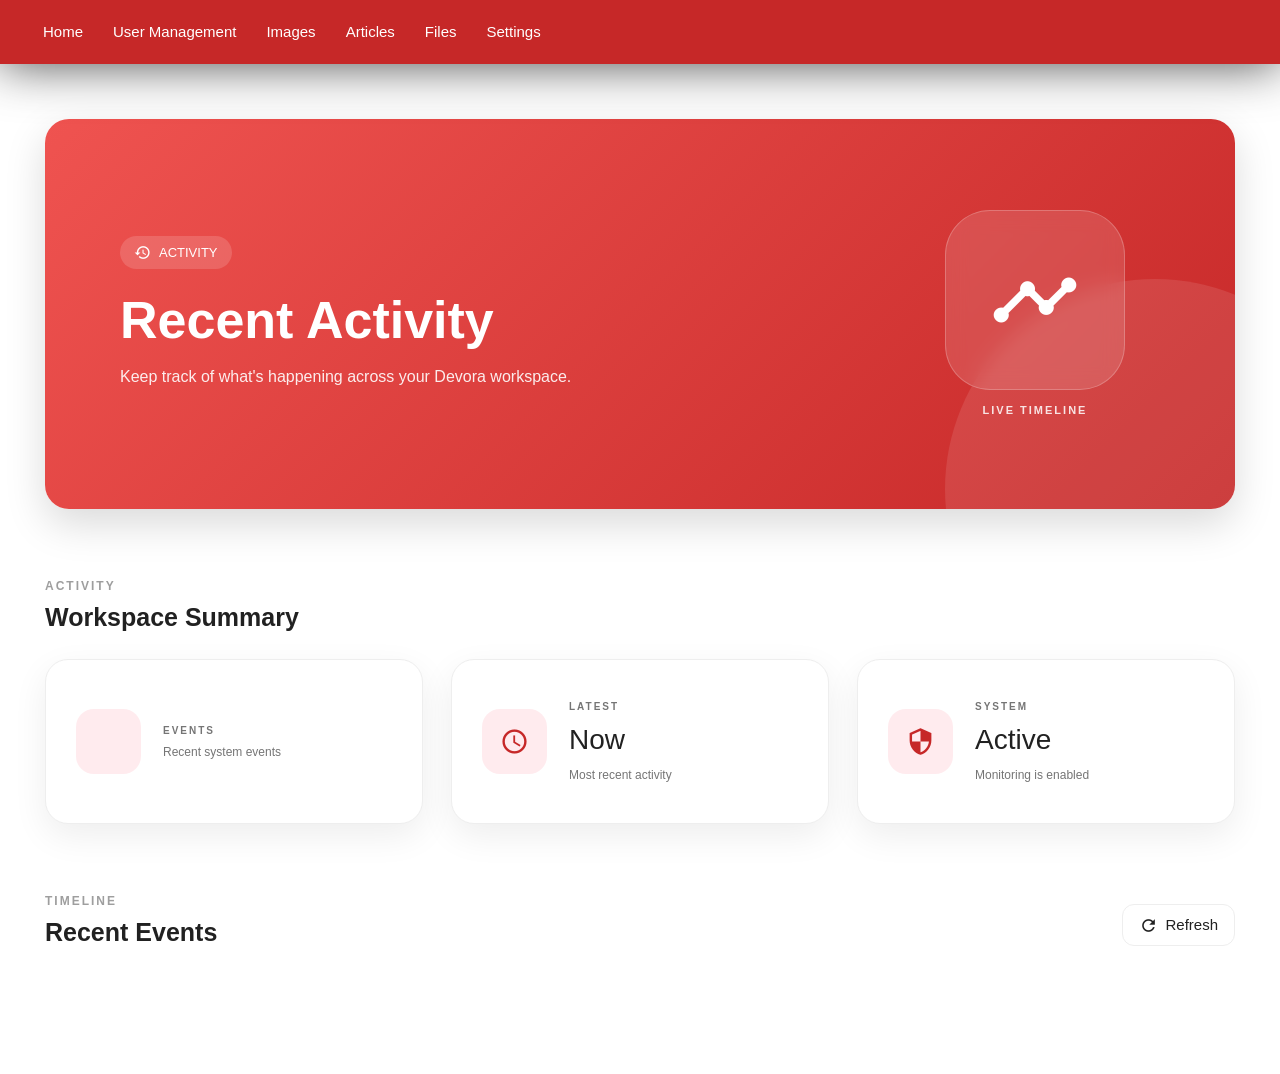
==== commit ffe48ec5: "part41" ====
--- a/activity.html
+++ b/activity.html
@@ -44,6 +44,94 @@
     x-init="init()"
 >
 
+<!-- =====================================================
+     DEVORA NAVBAR
+====================================================== -->
+
+<nav class="z-depth-0 top_navbar red darken-1 utility-navbar">
+
+    <div class="nav-wrapper">
+
+        <!-- Mobile title -->
+
+        <a
+            href="#!"
+            class="hide-on-med-and-up utility-nav-title"
+        >
+            <span
+                x-show="isActivityPage === true"
+                x-cloak
+            >
+                Activity
+            </span>
+        </a>
+
+
+        <!-- Hamburger -->
+
+        <a
+            href="#"
+            data-target="mobile-demo"
+            class="sidenav-trigger"
+        >
+
+            <i class="material-icons">
+                menu
+            </i>
+
+        </a>
+
+
+        <!-- Desktop Navigation -->
+
+        <ul class="hide-on-med-and-down">
+
+            <li>
+                <a href="index.html">
+                    Home
+                </a>
+            </li>
+
+
+            <li>
+                <a href="user.html">
+                    User Management
+                </a>
+            </li>
+
+
+            <li>
+                <a href="images.html">
+                    Images
+                </a>
+            </li>
+
+
+            <li>
+                <a href="articles.html">
+                    Articles
+                </a>
+            </li>
+
+
+            <li>
+                <a href="files.html">
+                    Files
+                </a>
+            </li>
+
+
+            <li>
+                <a href="settings.html">
+                    Settings
+                </a>
+            </li>
+
+        </ul>
+
+    </div>
+
+</nav>
 
     <!-- =====================================================
          SAME MOBILE SIDENAV
@@ -537,15 +625,17 @@
     </main>
 
 
-    <script src="assets/materialize/js/materialize.min.js"></script>
-
-    <script src="assets/js/alpine.js"></script>
-
-    <script src="assets/js/axios.js"></script>
-
-    <script src="assets/js/main.js"></script>
-
-    <script src="assets/js/utility.js"></script>
+<script src="assets/materialize/js/materialize.min.js"></script>
+
+<script src="assets/js/axios.js"></script>
+
+<script src="assets/js/alpine.js"></script>
+
+<script src="assets/js/utility.js"></script>
+
+<script src="assets/js/home.js"></script>
+
+<script src="assets/js/main.js"></script>
 
 </body>
 </html>
--- a/assets/css/style.css
+++ b/assets/css/style.css
@@ -4886,4 +4886,273 @@
 
 html[data-theme="dark"] .home-activity-item:hover {
     background: rgba(255, 255, 255, .05);
+}
+
+/* =========================================================
+   HOME ACTIVITY
+========================================================= */
+
+.home-activity-section {
+
+    margin-top: 70px;
+
+}
+
+
+.home-activity-view-all {
+
+    display: inline-flex;
+
+    align-items: center;
+
+    gap: 5px;
+
+    color:
+        var(--devora-accent);
+
+    font-size: 13px;
+
+    font-weight: 700;
+
+}
+
+
+.home-activity-view-all i {
+
+    font-size: 18px;
+
+}
+
+
+.home-activity-list {
+
+    display: flex;
+
+    flex-direction: column;
+
+    gap: 12px;
+
+}
+
+
+.home-activity-item {
+
+    min-height: 82px;
+
+    display: grid;
+
+    grid-template-columns:
+        52px 1fr auto 22px;
+
+    align-items: center;
+
+    gap: 17px;
+
+    padding: 15px 20px;
+
+    border-radius: 18px;
+
+    border:
+        1px solid
+        var(--devora-border, #eee);
+
+    background:
+        var(--devora-surface, #fff);
+
+    color:
+        var(--devora-text, #212121);
+
+    transition:
+        transform .2s ease,
+        border-color .2s ease,
+        box-shadow .2s ease;
+
+}
+
+
+.home-activity-item:hover {
+
+    transform:
+        translateX(4px);
+
+    border-color:
+        var(--devora-accent);
+
+    box-shadow:
+        0 10px 25px rgba(0,0,0,.07);
+
+}
+
+
+.home-activity-icon {
+
+    width: 52px;
+
+    height: 52px;
+
+    display: flex;
+
+    align-items: center;
+
+    justify-content: center;
+
+    border-radius: 16px;
+
+    background:
+        var(--devora-accent-light);
+
+    color:
+        var(--devora-accent);
+
+}
+
+
+.home-activity-content {
+
+    min-width: 0;
+
+}
+
+
+.home-activity-content strong {
+
+    display: block;
+
+    font-size: 14px;
+
+}
+
+
+.home-activity-content span {
+
+    display: block;
+
+    margin-top: 4px;
+
+    overflow: hidden;
+
+    text-overflow: ellipsis;
+
+    white-space: nowrap;
+
+    font-size: 12px;
+
+    color:
+        var(--devora-text-secondary, #757575);
+
+}
+
+
+.home-activity-item time {
+
+    font-size: 11px;
+
+    color:
+        var(--devora-text-secondary, #757575);
+
+}
+
+
+.home-activity-item > i:last-child {
+
+    color:
+        var(--devora-accent);
+
+}
+
+
+.home-activity-empty {
+
+    min-height: 150px;
+
+    display: flex;
+
+    align-items: center;
+
+    justify-content: center;
+
+    flex-direction: column;
+
+    gap: 8px;
+
+    border-radius: 18px;
+
+    border:
+        1px dashed
+        var(--devora-border, #ddd);
+
+    color:
+        var(--devora-text-secondary, #757575);
+
+}
+
+
+.home-activity-empty i {
+
+    color:
+        var(--devora-accent);
+
+}
+
+
+/* =========================================================
+   DARK
+========================================================= */
+
+html[data-theme="dark"]
+.home-activity-item {
+
+    background: #1e1e1e;
+
+    border-color: #333;
+
+    color: #f5f5f5;
+
+}
+
+
+html[data-theme="dark"]
+.home-activity-content span,
+
+html[data-theme="dark"]
+.home-activity-item time {
+
+    color: #aaa;
+
+}
+
+
+/* =========================================================
+   MOBILE
+========================================================= */
+
+@media (max-width: 600px) {
+
+    .home-activity-item {
+
+        grid-template-columns:
+            45px 1fr 20px;
+
+        gap: 12px;
+
+        padding: 13px;
+
+    }
+
+
+    .home-activity-icon {
+
+        width: 45px;
+
+        height: 45px;
+
+    }
+
+
+    .home-activity-item time {
+
+        display: none;
+
+    }
+
 }
--- a/assets/css/utility.css
+++ b/assets/css/utility.css
@@ -1217,22 +1217,6 @@
 }
 
 
-/* =========================================================
-   STATUS DESKTOP HIDE
-   IMPORTANT:
-   Status ONLY exists on mobile + tablet.
-========================================================= */
-
-@media (min-width: 993px) {
-
-    .utility-status-page {
-
-        display: none !important;
-
-    }
-
-}
-
 
 /* =========================================================
    TABLET
@@ -1689,4 +1673,361 @@
 
     }
 
+}
+
+
+
+/* =========================================================
+   DESKTOP
+   993px+
+========================================================= */
+
+@media (min-width: 993px) {
+
+    .utility-page {
+
+        max-width: 1550px;
+
+        padding:
+            55px 45px 100px;
+
+    }
+
+
+    .utility-hero {
+
+        min-height: 390px;
+
+        padding:
+            65px 75px;
+
+    }
+
+
+    .utility-hero .hero-content {
+
+        max-width: 700px;
+
+    }
+
+
+    .utility-hero .hero-content h1 {
+
+        font-size: 52px;
+
+    }
+
+
+    .utility-hero .hero-content p {
+
+        max-width: 620px;
+
+        font-size: 16px;
+
+        line-height: 1.9;
+
+    }
+
+
+    .utility-hero-icon {
+
+        width: 180px;
+
+        height: 180px;
+
+        border-radius: 45px;
+
+    }
+
+
+    .utility-hero-icon i {
+
+        font-size: 90px;
+
+    }
+
+
+    /*
+       Status desktop
+       بزرگ‌تر و کامل‌تر
+    */
+
+    .utility-status-page
+    .status-overview-grid {
+
+        grid-template-columns:
+            repeat(3, minmax(0, 1fr));
+
+        gap: 35px;
+
+    }
+
+
+    .utility-status-page
+    .utility-stat-card {
+
+        min-height: 230px;
+
+        padding: 38px;
+
+    }
+
+
+    .utility-status-page
+    .utility-stat-content strong {
+
+        font-size: 48px;
+
+    }
+
+
+    .utility-status-page
+    .utility-section {
+
+        margin-top: 80px;
+
+    }
+
+
+    .utility-status-page
+    .health-card {
+
+        padding: 42px;
+
+    }
+
+
+    .utility-status-page
+    .utility-actions-grid {
+
+        grid-template-columns:
+            repeat(3, 1fr);
+
+        gap: 30px;
+
+    }
+
+
+    .utility-status-page
+    .utility-action-card {
+
+        min-height: 155px;
+
+        padding: 32px;
+
+    }
+
+}
+
+
+/* =========================================================
+   TABLET
+   601px - 992px
+========================================================= */
+
+@media
+(min-width: 601px)
+and
+(max-width: 992px) {
+
+    .utility-page {
+
+        padding:
+            40px 25px 80px;
+
+    }
+
+
+    .utility-hero {
+
+        min-height: 340px;
+
+        padding:
+            45px;
+
+    }
+
+
+    .status-overview-grid {
+
+        grid-template-columns:
+            repeat(2, 1fr);
+
+    }
+
+
+    .activity-summary-grid {
+
+        grid-template-columns:
+            repeat(2, 1fr);
+
+    }
+
+
+    .utility-actions-grid {
+
+        grid-template-columns:
+            repeat(2, 1fr);
+
+    }
+
+
+    .health-items {
+
+        grid-template-columns: 1fr;
+
+    }
+
+
+    .health-item {
+
+        border-right: 0;
+
+        border-bottom:
+            1px solid
+            var(--devora-border, #eee);
+
+    }
+
+
+    .health-item:last-child {
+
+        border-bottom: 0;
+
+    }
+
+}
+
+
+/* =========================================================
+   MOBILE
+   600px and below
+========================================================= */
+
+@media (max-width: 600px) {
+
+    .utility-page {
+
+        padding:
+            25px 15px 60px;
+
+    }
+
+
+    .utility-hero {
+
+        min-height: 330px;
+
+        padding:
+            30px 25px;
+
+    }
+
+
+    .status-overview-grid,
+
+    .activity-summary-grid,
+
+    .utility-actions-grid {
+
+        grid-template-columns: 1fr;
+
+    }
+
+
+    .utility-stat-card {
+
+        min-height: 145px;
+
+    }
+
+
+    .activity-item {
+
+        grid-template-columns:
+            48px 1fr;
+
+    }
+
+}
+
+/* =========================================================
+   UTILITY NAVBAR
+========================================================= */
+
+.utility-navbar {
+
+    position: relative;
+
+    z-index: 900;
+
+}
+
+
+.utility-navbar .nav-wrapper {
+
+    padding:
+        0 28px;
+
+}
+
+
+.utility-navbar ul li.active {
+
+    background:
+        rgba(255,255,255,.16);
+
+}
+
+
+.utility-navbar ul li a {
+
+    transition:
+        background .2s ease;
+
+}
+
+
+.utility-navbar ul li a:hover {
+
+    background:
+        rgba(255,255,255,.10);
+
+}
+
+
+.utility-nav-title {
+
+    font-weight: 700;
+
+    margin-left: 55px;
+
+}
+
+
+/* Mobile */
+
+@media (max-width: 600px) {
+
+    .utility-navbar .nav-wrapper {
+
+        padding:
+            0 10px;
+
+    }
+
+
+    .utility-nav-title {
+
+        margin-left: 52px;
+
+    }
+
+
+    .utility-navbar {
+
+        min-height: 56px;
+
+    }
+
 }
